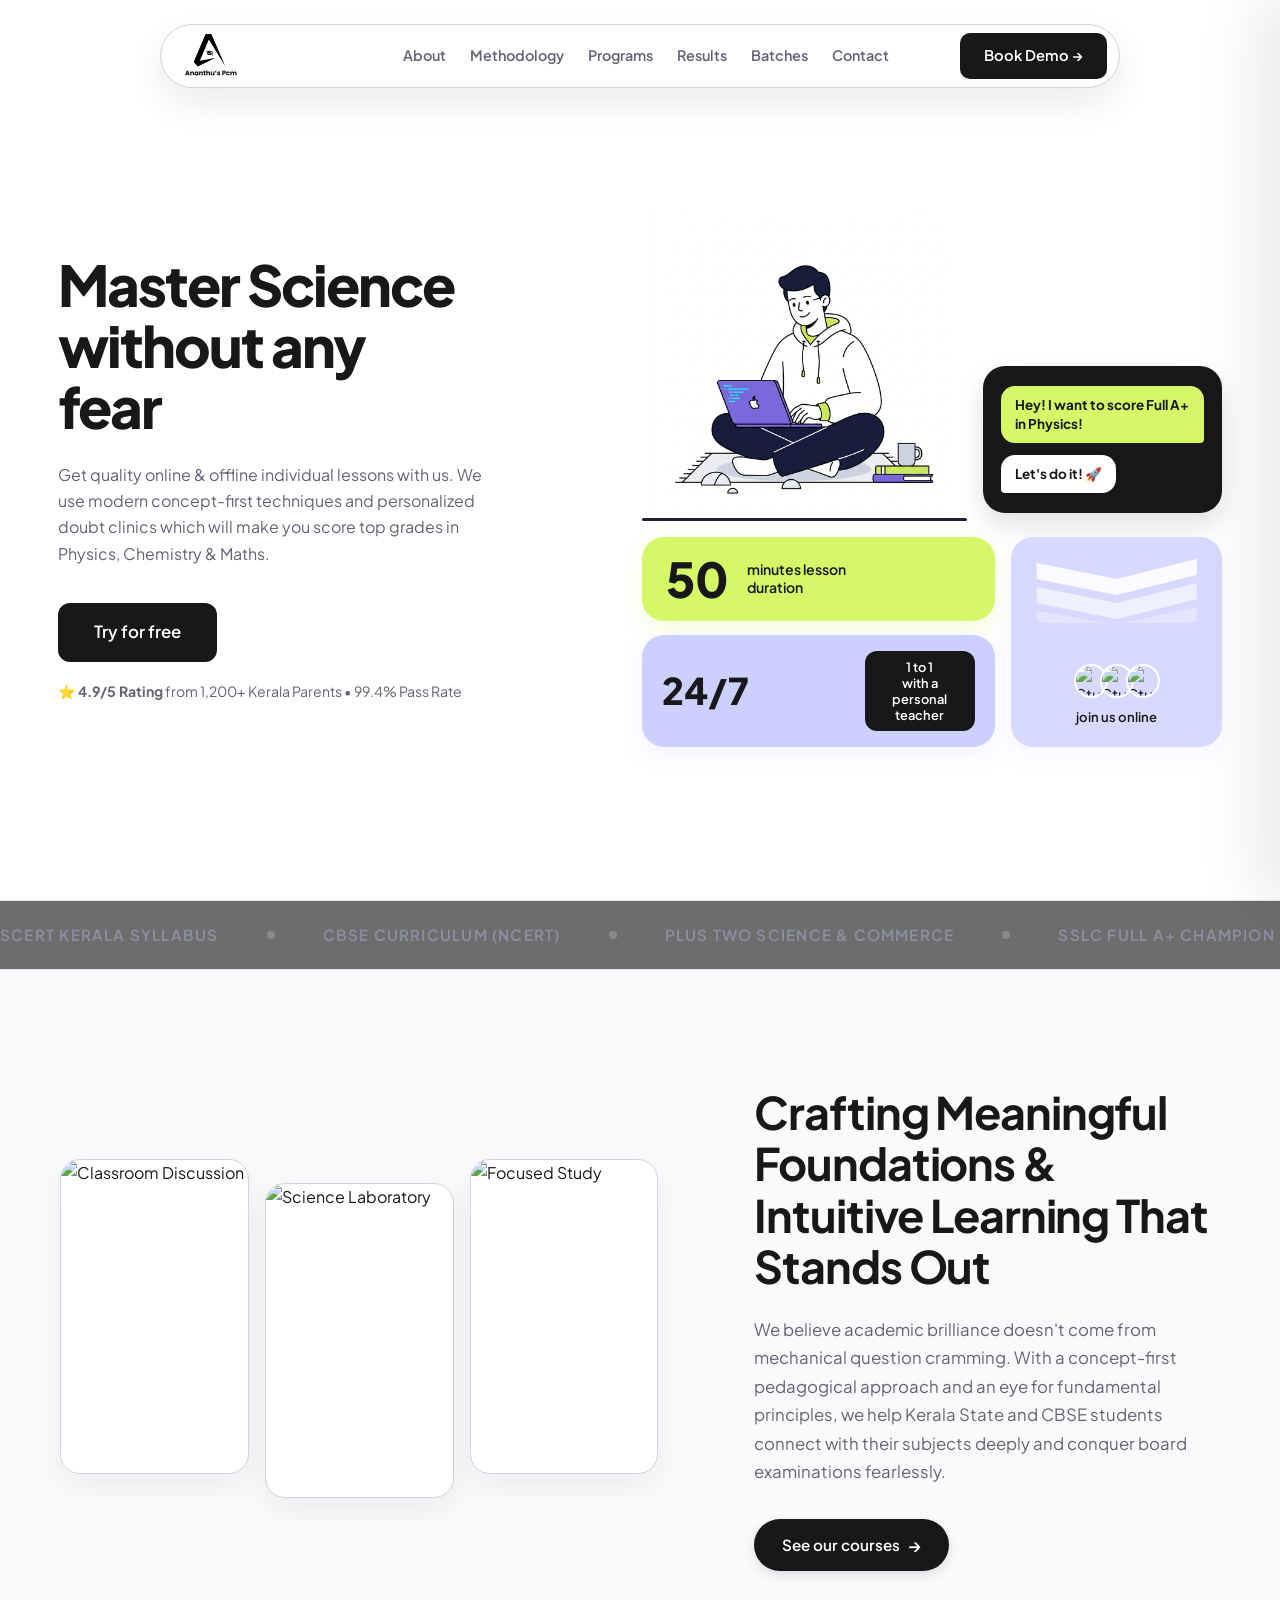
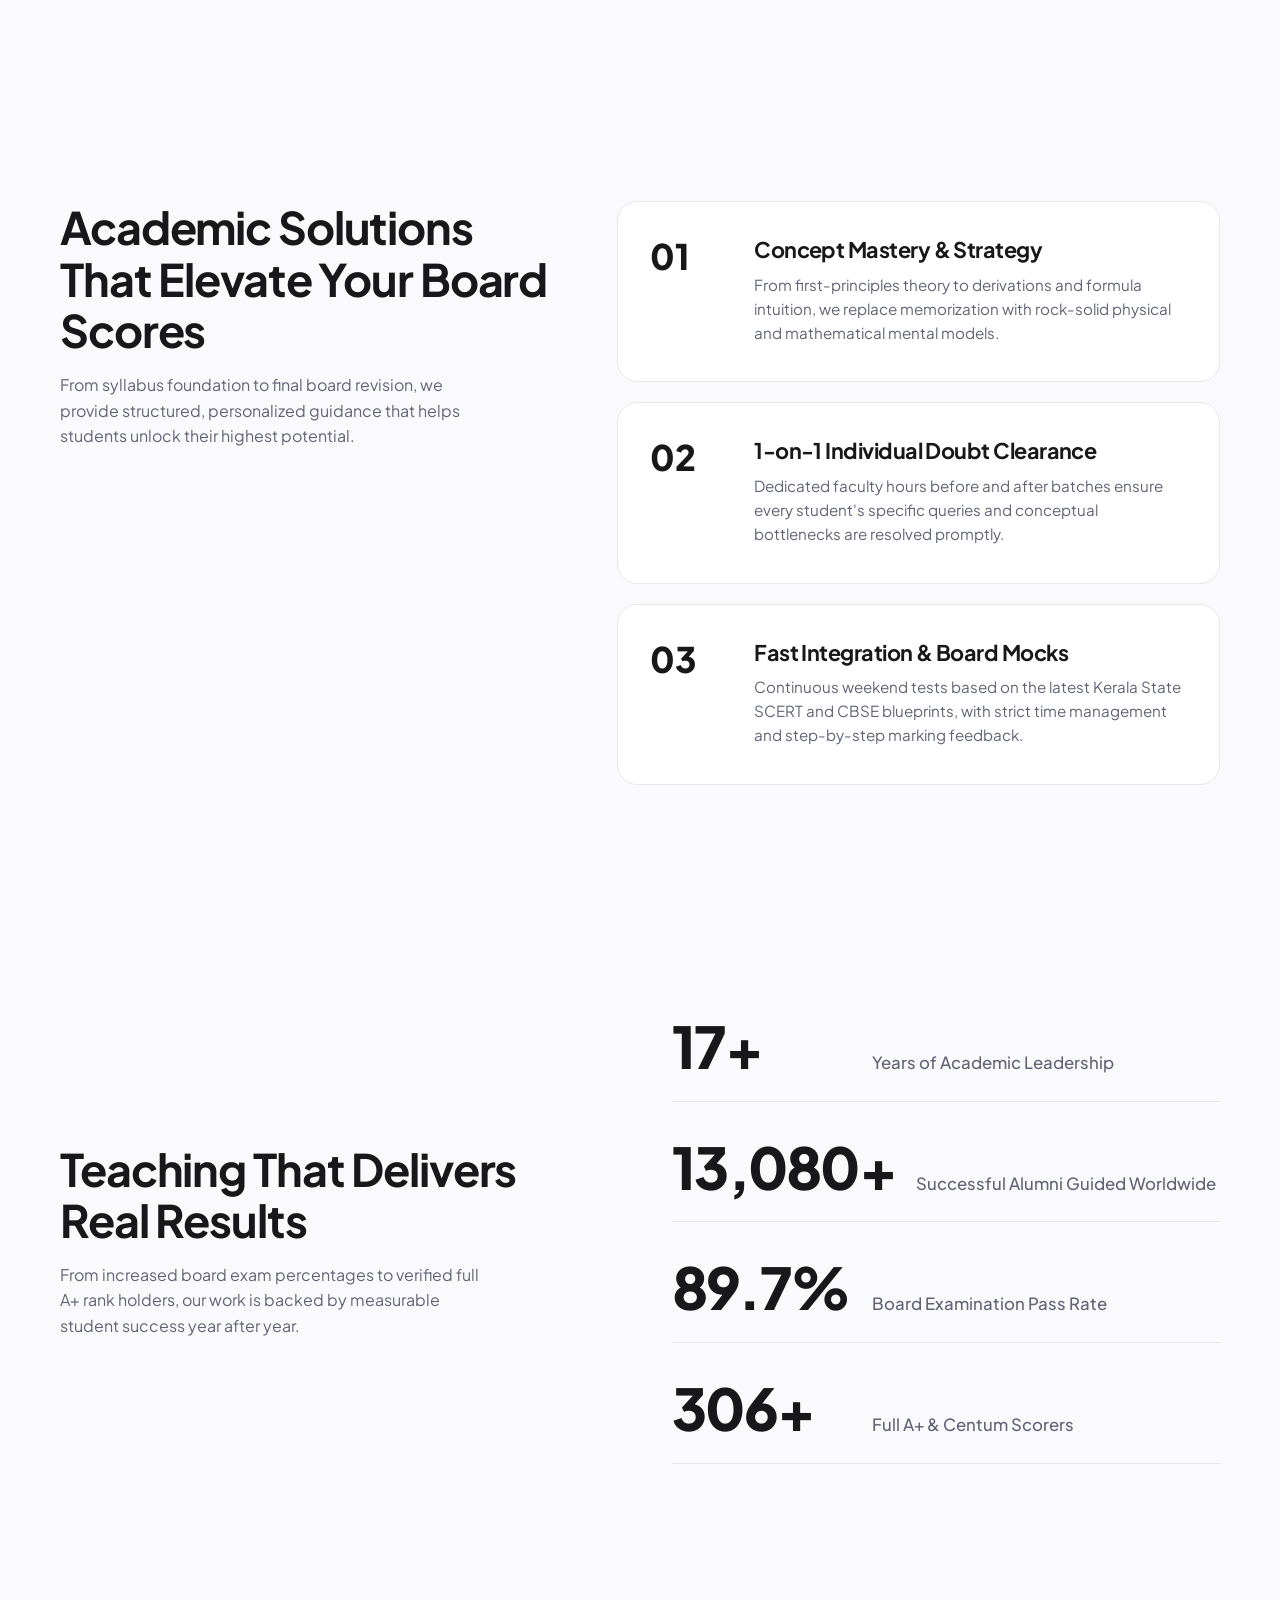
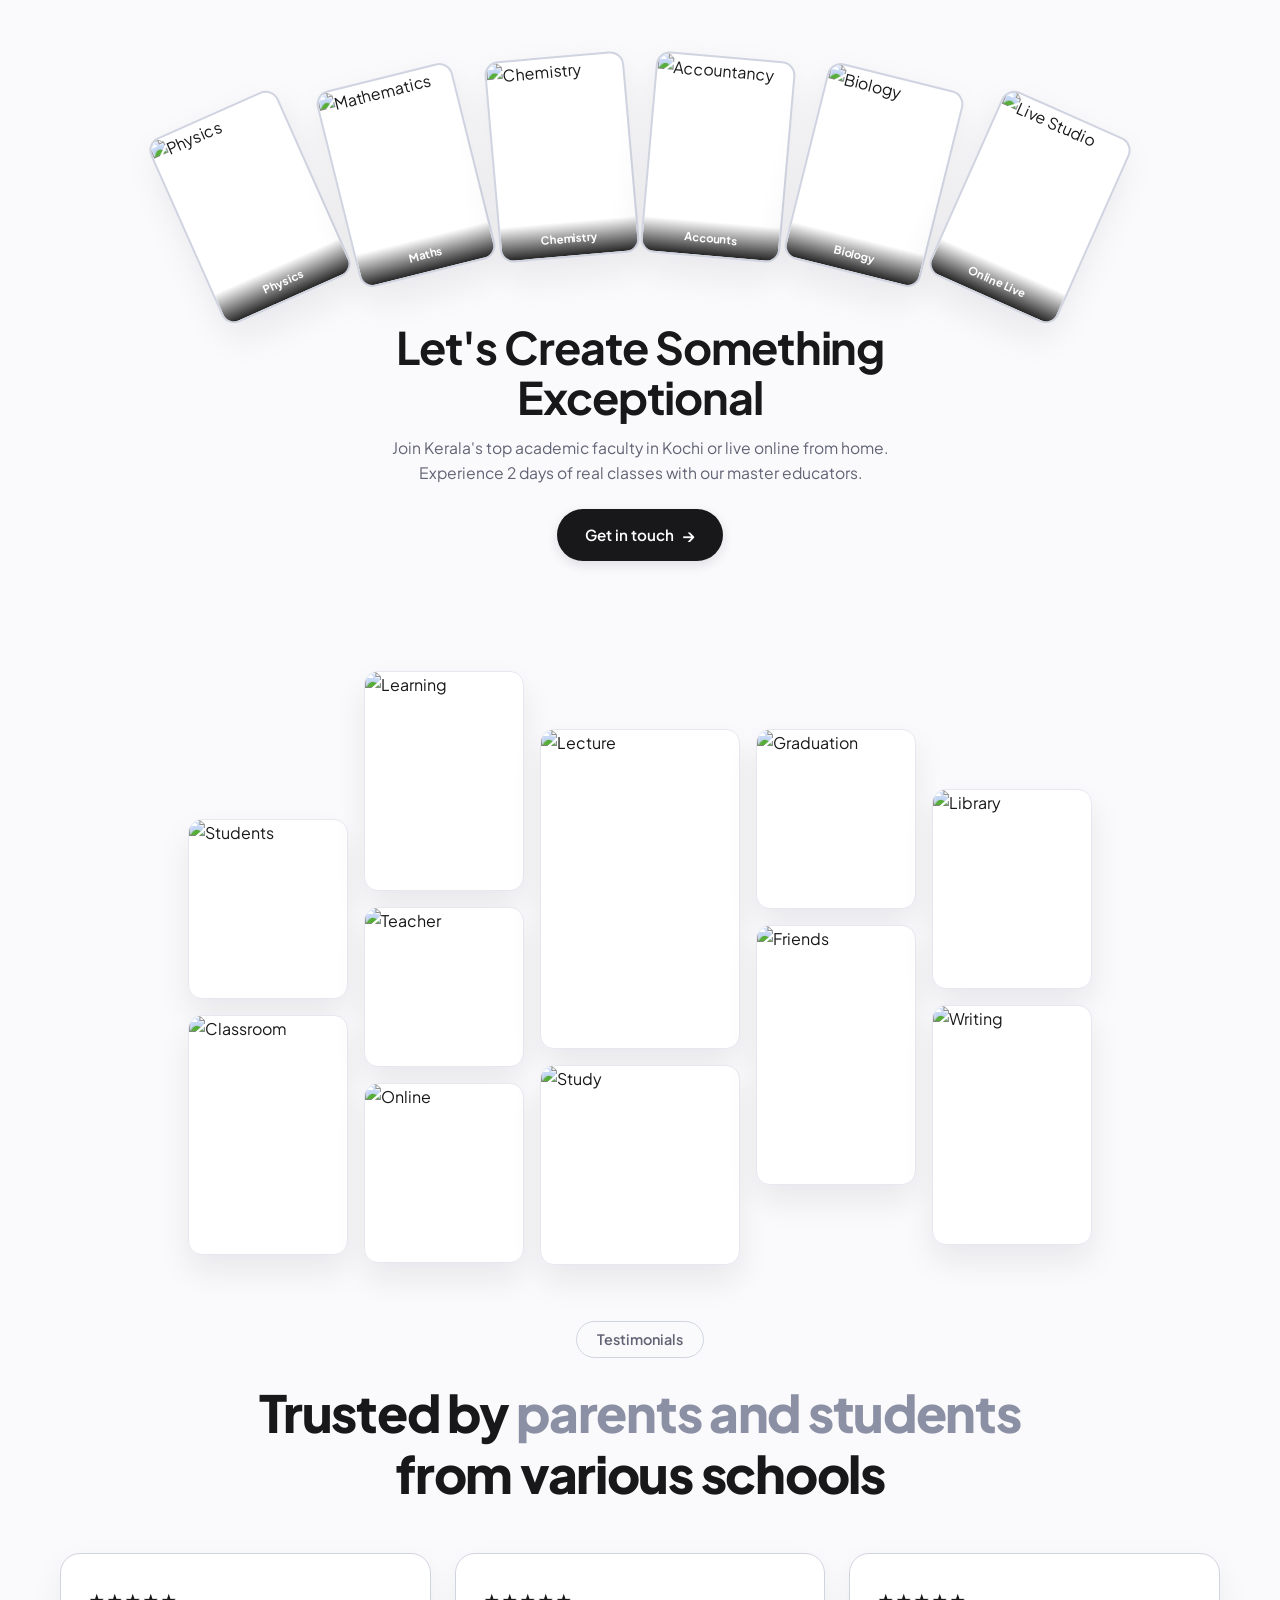
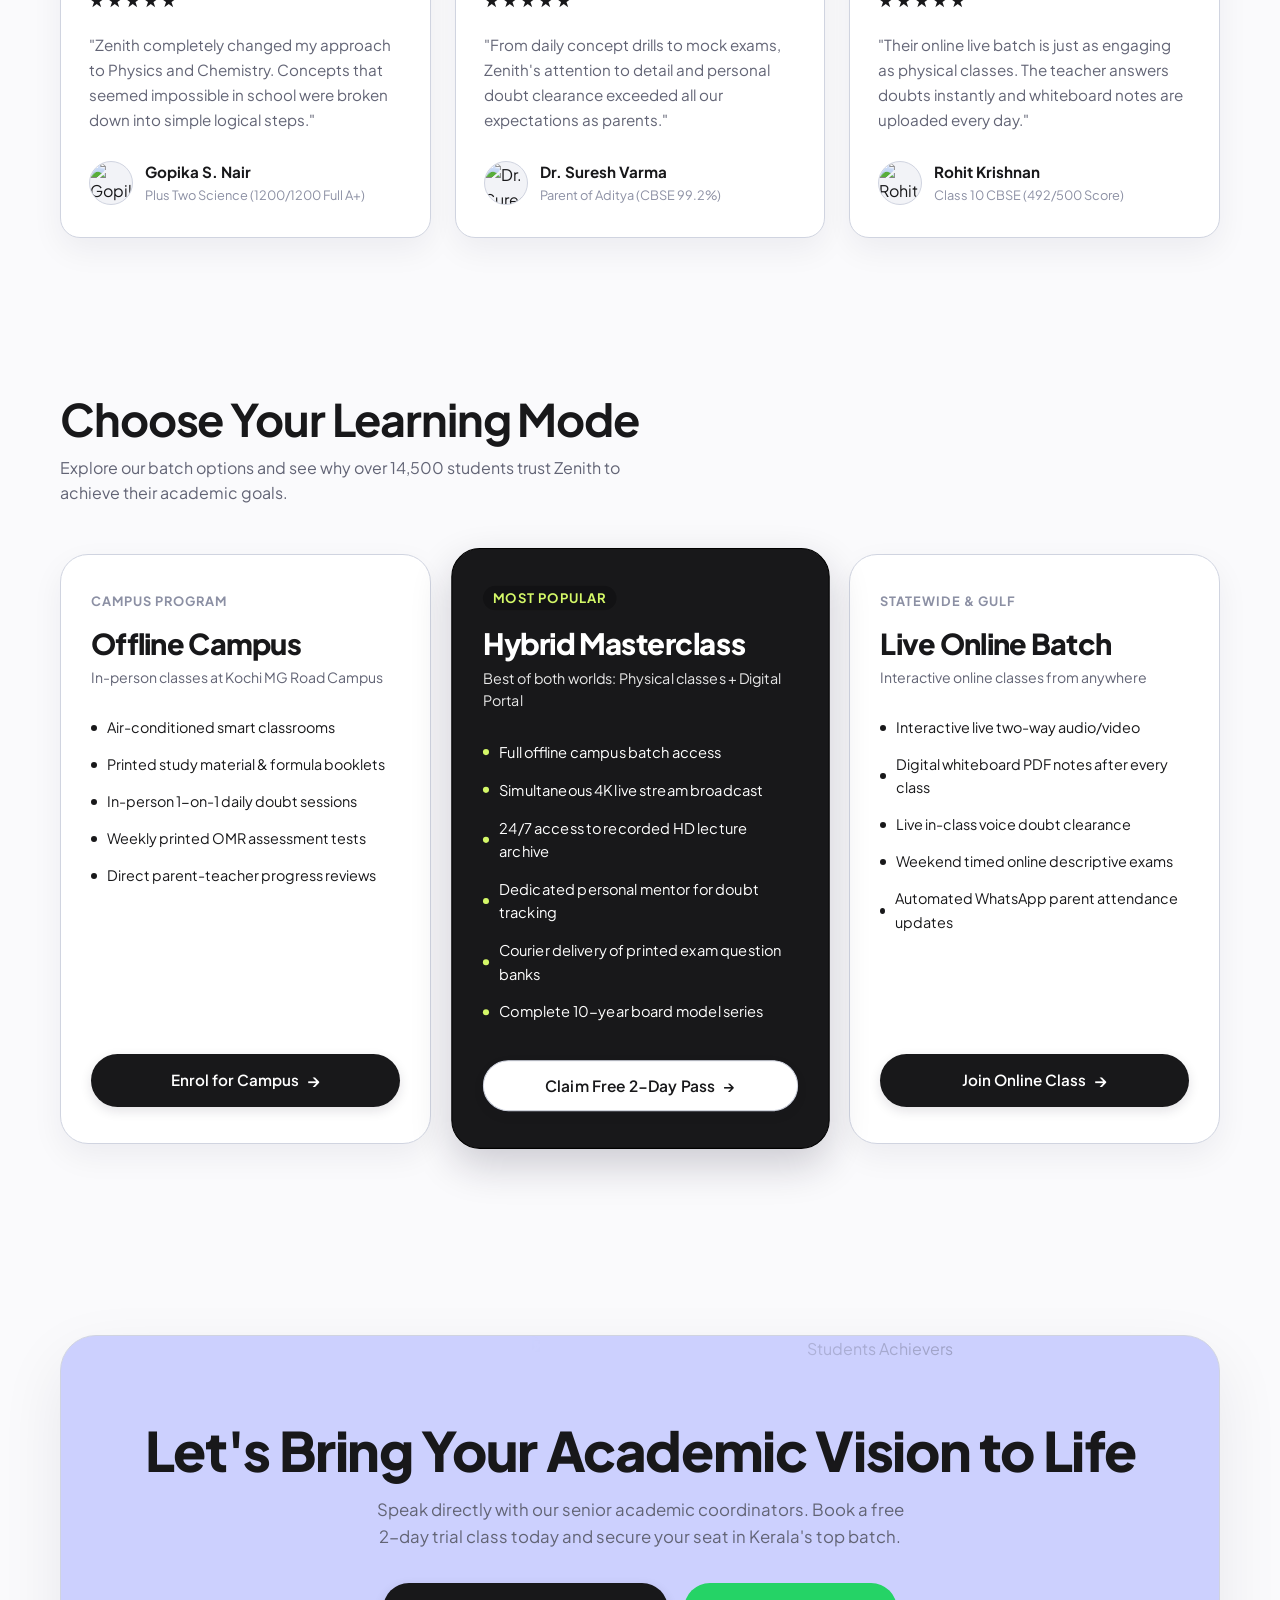
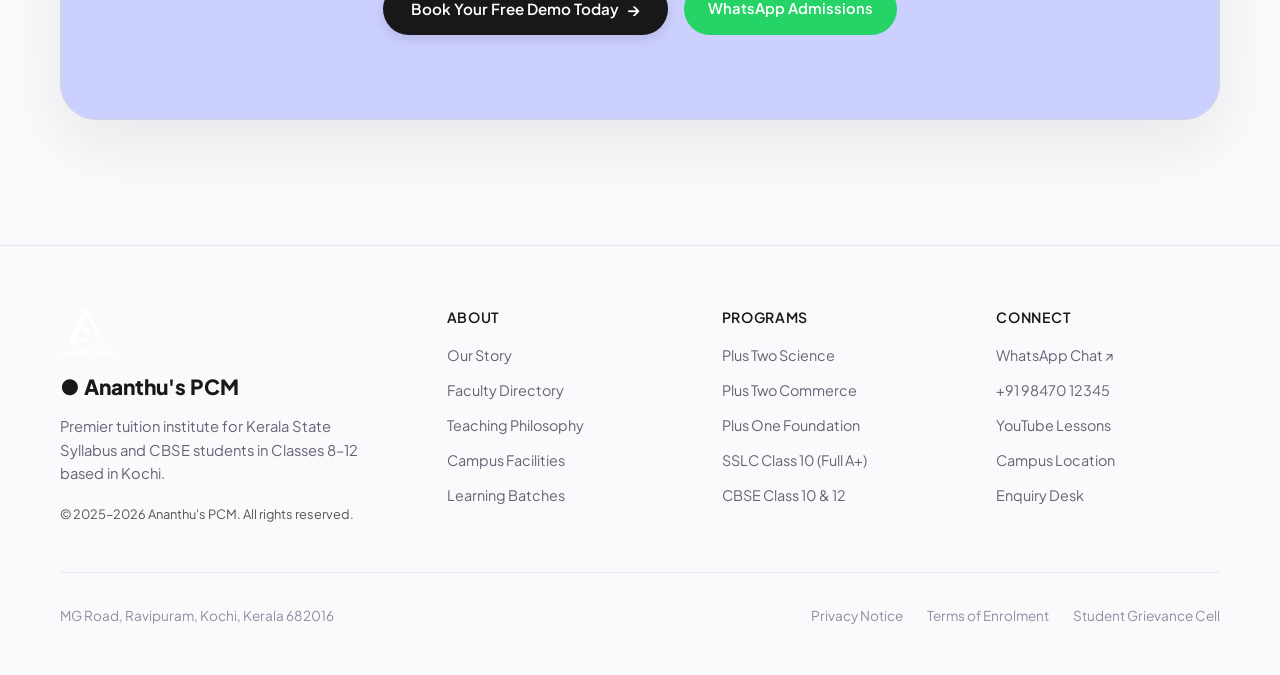
==== index.html @ 406c7fa9 "first commit" ====
<!DOCTYPE html>
<html lang="en">
<head>
  <meta charset="UTF-8" />
  <meta name="viewport" content="width=device-width, initial-scale=1.0" />
  <title>Ananthu's PCM — Kerala State & CBSE Tuition Centre | Kochi</title>
  <meta name="description" content="Ananthu's PCM: Premier tuition centre for Kerala State Syllabus and CBSE Classes 8-12. Concept-first teaching in Physics, Chemistry & Maths, individual attention, and verified board exam results in Kochi." />
  <meta name="keywords" content="Kerala State Tuition, CBSE Tuition Kochi, Plus Two Science, Plus One Commerce, SSLC Tuition, Online Tuition Kerala" />
  
  <!-- CSS Stylesheets -->
  <link rel="stylesheet" href="css/styles.css" />
  <link rel="stylesheet" href="css/components.css" />
  <link rel="stylesheet" href="css/responsive.css" />
</head>
<body>

  <!-- Floating Glass Pill Header (Exact Reference Match) -->
  <div class="floating-header-wrapper">
    <header class="floating-pill-nav" id="pillNav">
      <a href="index.html" class="nav-brand" aria-label="Ananthu's PCM Home">
        <img src="logo.svg" alt="Ananthu's PCM Logo" class="nav-brand-logo" />
      </a>

      <nav class="nav-links-cluster" aria-label="Main Navigation">
        <a href="#about" class="nav-link-item">About</a>
        <a href="#solutions" class="nav-link-item">Methodology</a>
        <a href="courses.html" class="nav-link-item">Programs</a>
        <a href="#results" class="nav-link-item">Results</a>
        <a href="#modes" class="nav-link-item">Batches</a>
        <a href="contact.html" class="nav-link-item">Contact</a>
      </nav>

      <div class="nav-right-actions">
        <button class="btn-clean-dark" data-open-demo-modal>
          Book Demo &rarr;
        </button>
        <button class="nav-mobile-toggle" aria-label="Open mobile menu">
          &#9776;
        </button>
      </div>
    </header>
  </div>

  <!-- Mobile Drawer Backdrop & Drawer -->
  <div class="drawer-backdrop"></div>
  <aside class="mobile-drawer" aria-label="Mobile Navigation Menu">
    <div class="drawer-header">
      <div class="nav-brand">
        <img src="logo.svg" alt="Ananthu's PCM Logo" style="height: 38px; width: auto;" />
      </div>
      <button class="drawer-close-btn" aria-label="Close menu">&times;</button>
    </div>

    <nav class="mobile-nav-list">
      <a href="index.html" class="mobile-nav-link">Home <span>&rarr;</span></a>
      <a href="#about" class="mobile-nav-link">About <span>&rarr;</span></a>
      <a href="courses.html" class="mobile-nav-link">Programs <span>&rarr;</span></a>
      <a href="online-classes.html" class="mobile-nav-link">Online Tuition <span>&rarr;</span></a>
      <a href="results.html" class="mobile-nav-link">Results & Hall of Fame <span>&rarr;</span></a>
      <a href="gallery.html" class="mobile-nav-link">Gallery <span>&rarr;</span></a>
      <a href="videos.html" class="mobile-nav-link">Videos <span>&rarr;</span></a>
      <a href="contact.html" class="mobile-nav-link">Contact <span>&rarr;</span></a>
    </nav>

    <div style="margin-top: auto; display: flex; flex-direction: column; gap: 12px;">
      <button class="btn-pill-orange" style="width: 100%; justify-content: center;" data-open-demo-modal>
        Book Free Demo &rarr;
      </button>
      <a href="https://wa.me/919847012345?text=Hello%20Ananthu's%20PCM,%20I%20am%20enquiring%20about%20admissions." target="_blank" class="btn-pill-whatsapp" style="justify-content: center;">
        WhatsApp Enquiries
      </a>
    </div>
  </aside>

  <!-- Main Content -->
  <main>

    <!-- SECTION 1: CLEAN MINIMALIST BENTO HERO (Exact Reference Match) -->
    <section class="clean-hero-backdrop-wrapper">
      <div class="clean-hero-tablet-card">
        


        <!-- 2-Column Hero Content Grid -->
        <div class="clean-hero-content-grid">
          
          <!-- Left Column: Clean Typography & CTA -->
          <div class="clean-hero-text-col">
            <h1 class="clean-hero-title">
              Master Science<br />
              without any<br />
              fear
            </h1>
            <p class="clean-hero-desc">
              Get quality online & offline individual lessons with us. We use modern concept-first techniques and personalized doubt clinics which will make you score top grades in Physics, Chemistry & Maths.
            </p>
            <div class="clean-hero-cta-group">
              <button class="btn-clean-dark btn-lg" data-open-demo-modal>
                Try for free
              </button>
            </div>
            <div class="clean-hero-trust">
              <span>⭐ <strong>4.9/5 Rating</strong> from 1,200+ Kerala Parents • 99.4% Pass Rate</span>
            </div>
          </div>

          <!-- Right Column: Bento Grid Composition -->
          <div class="clean-bento-stage">
            
            <!-- Top Bento Row: Student Illustration + Chat Card -->
            <div class="bento-top-row">
              <div class="bento-illustration-wrap">
                <img 
                  src="student-study.png" 
                  alt="Student learning with laptop" 
                  class="bento-student-img"
                />
              </div>

              <div class="bento-chat-card">
                <div class="chat-bubble bubble-lime">
                  Hey! I want to score Full A+ in Physics!
                </div>
                <div class="chat-bubble bubble-white">
                  Let's do it! 🚀
                </div>
              </div>
            </div>

            <!-- Bottom Bento Row: 2 Left Metric Cards + 1 Right Community Card -->
            <div class="bento-bottom-row">
              
              <!-- Left Column: 50 Mins + 24/7 Mentorship -->
              <div class="bento-stats-column">
                
                <div class="bento-card-lime">
                  <div class="card-lime-number">50</div>
                  <div class="card-lime-label">
                    minutes lesson<br />duration
                  </div>
                </div>

                <div class="bento-card-lavender-mentor">
                  <div class="card-mentor-number">24/7</div>
                  <div class="card-mentor-pill">
                    1 to 1<br />with a personal teacher
                  </div>
                </div>

              </div>

              <!-- Right Column: Geometric Ribbon & Online Community Stack -->
              <div class="bento-card-community">
                <div class="community-ribbon-graphic" aria-hidden="true">
                  <svg viewBox="0 0 160 70" fill="none" xmlns="http://www.w3.org/2000/svg">
                    <path d="M0 10 L80 26 L160 6 L160 22 L80 42 L0 26 Z" fill="#FFFFFF" fill-opacity="0.9" />
                    <path d="M0 34 L80 50 L160 30 L160 46 L80 66 L0 50 Z" fill="#FFFFFF" fill-opacity="0.6" />
                    <path d="M0 58 L80 72 L160 54 L160 68 L80 82 L0 68 Z" fill="#FFFFFF" fill-opacity="0.3" />
                  </svg>
                </div>

                <div class="community-info">
                  <div class="community-avatar-stack">
                    <img 
                      src="https://images.unsplash.com/photo-1544005313-94ddf0286df2?w=100&auto=format&fit=crop&q=80" 
                      alt="Student Gopika" 
                      class="comm-avatar-img" 
                    />
                    <img 
                      src="https://images.unsplash.com/photo-1507003211169-0a1dd7228f2d?w=100&auto=format&fit=crop&q=80" 
                      alt="Student Aditya" 
                      class="comm-avatar-img" 
                    />
                    <img 
                      src="https://images.unsplash.com/photo-1534528741775-53994a69daeb?w=100&auto=format&fit=crop&q=80" 
                      alt="Student Rohit" 
                      class="comm-avatar-img" 
                    />
                  </div>
                  <div class="community-subtext">
                    join us online
                  </div>
                </div>
              </div>

            </div>

          </div>

        </div>

      </div>
    </section>

    <!-- SECTION 2: SUBTLE ACCREDITATION / PARTNER MARQUEE (Matching Reference) -->
    <div class="reference-marquee-bar" aria-hidden="true">
      <div class="ref-marquee-inner">
        <div class="ref-marquee-item">SCERT KERALA SYLLABUS <span class="ref-marquee-icon"></span></div>
        <div class="ref-marquee-item">CBSE CURRICULUM (NCERT) <span class="ref-marquee-icon"></span></div>
        <div class="ref-marquee-item">PLUS TWO SCIENCE & COMMERCE <span class="ref-marquee-icon"></span></div>
        <div class="ref-marquee-item">SSLC FULL A+ CHAMPION BATCH <span class="ref-marquee-icon"></span></div>
        <div class="ref-marquee-item">99.4% BOARD EXAM PASS RATE <span class="ref-marquee-icon"></span></div>
        <div class="ref-marquee-item">OFFLINE & LIVE ONLINE TUITION <span class="ref-marquee-icon"></span></div>
        <div class="ref-marquee-item">SCERT KERALA SYLLABUS <span class="ref-marquee-icon"></span></div>
        <div class="ref-marquee-item">CBSE CURRICULUM (NCERT) <span class="ref-marquee-icon"></span></div>
        <div class="ref-marquee-item">PLUS TWO SCIENCE & COMMERCE <span class="ref-marquee-icon"></span></div>
        <div class="ref-marquee-item">SSLC FULL A+ CHAMPION BATCH <span class="ref-marquee-icon"></span></div>
      </div>
    </div>

    <!-- SECTION 3: ASYMMETRICAL 3-CARD EDITORIAL ("Crafting Meaningful...") -->
    <section class="section" id="about">
      <div class="container">
        <div class="editorial-grid">
          
          <!-- 3 Vertical Cards with High-Aesthetic Photography -->
          <div class="editorial-photos-row">
            <div class="editorial-card">
              <img src="https://images.unsplash.com/photo-1523240795612-9a054b0db644?w=600&auto=format&fit=crop&q=80" alt="Classroom Discussion" loading="lazy" />
            </div>
            <div class="editorial-card" style="margin-top: 24px;">
              <img src="https://images.unsplash.com/photo-1532094349884-543bc11b234d?w=600&auto=format&fit=crop&q=80" alt="Science Laboratory" loading="lazy" />
            </div>
            <div class="editorial-card">
              <img src="https://images.unsplash.com/photo-1434030216411-0b793f4b4173?w=600&auto=format&fit=crop&q=80" alt="Focused Study" loading="lazy" />
            </div>
          </div>

          <!-- Editorial Statement -->
          <div class="editorial-content-block">
            <h2 class="editorial-headline">
              Crafting Meaningful Foundations & Intuitive Learning That Stands Out
            </h2>
            <p class="editorial-body">
              We believe academic brilliance doesn't come from mechanical question cramming. With a concept-first pedagogical approach and an eye for fundamental principles, we help Kerala State and CBSE students connect with their subjects deeply and conquer board examinations fearlessly.
            </p>
            <a href="courses.html" class="btn-pill-orange">
              <span>See our courses</span>
              <span class="arrow-icon">&rarr;</span>
            </a>
          </div>

        </div>
      </div>
    </section>

    <!-- SECTION 4: NUMBERED METHODOLOGY CARDS ("01", "02", "03") -->
    <section class="section" id="solutions">
      <div class="container">
        <div class="numbered-solutions-section">
          
          <div class="numbered-solutions-header">
            <h2 class="text-h2" style="margin-bottom: 16px;">
              Academic Solutions That Elevate Your Board Scores
            </h2>
            <p class="text-body" style="max-width: 440px;">
              From syllabus foundation to final board revision, we provide structured, personalized guidance that helps students unlock their highest potential.
            </p>
          </div>

          <div class="numbered-cards-stack">
            <div class="numbered-card">
              <div class="numbered-digit">01</div>
              <div>
                <h3 class="numbered-card-title">Concept Mastery & Strategy</h3>
                <p class="numbered-card-desc">
                  From first-principles theory to derivations and formula intuition, we replace memorization with rock-solid physical and mathematical mental models.
                </p>
              </div>
            </div>

            <div class="numbered-card">
              <div class="numbered-digit">02</div>
              <div>
                <h3 class="numbered-card-title">1-on-1 Individual Doubt Clearance</h3>
                <p class="numbered-card-desc">
                  Dedicated faculty hours before and after batches ensure every student's specific queries and conceptual bottlenecks are resolved promptly.
                </p>
              </div>
            </div>

            <div class="numbered-card">
              <div class="numbered-digit">03</div>
              <div>
                <h3 class="numbered-card-title">Fast Integration & Board Mocks</h3>
                <p class="numbered-card-desc">
                  Continuous weekend tests based on the latest Kerala State SCERT and CBSE blueprints, with strict time management and step-by-step marking feedback.
                </p>
              </div>
            </div>
          </div>

        </div>
      </div>
    </section>

    <!-- SECTION 5: TRUST METRICS STRIP ("Design That Delivers Real Results") -->
    <section class="section-tight" id="results">
      <div class="container">
        <div class="results-metrics-section">
          
          <div>
            <h2 class="text-h2" style="margin-bottom: 16px;">
              Teaching That Delivers Real Results
            </h2>
            <p class="text-body" style="max-width: 440px;">
              From increased board exam percentages to verified full A+ rank holders, our work is backed by measurable student success year after year.
            </p>
          </div>

          <div class="results-stats-cluster">
            <div class="result-stat-row">
              <div class="result-stat-number" data-counter-target="18" data-counter-suffix="+">18+</div>
              <div class="result-stat-label">Years of Academic Leadership</div>
            </div>
            <div class="result-stat-row">
              <div class="result-stat-number" data-counter-target="14500" data-counter-suffix="+">14,500+</div>
              <div class="result-stat-label">Successful Alumni Guided Worldwide</div>
            </div>
            <div class="result-stat-row">
              <div class="result-stat-number" data-counter-target="99.4" data-counter-suffix="%">99.4%</div>
              <div class="result-stat-label">Board Examination Pass Rate</div>
            </div>
            <div class="result-stat-row">
              <div class="result-stat-number" data-counter-target="340" data-counter-suffix="+">340+</div>
              <div class="result-stat-label">Full A+ & Centum Scorers</div>
            </div>
          </div>

        </div>
      </div>
    </section>

    <!-- SECTION 6: THE SIGNATURE SEMICIRCULAR / ARCHED CARD FAN SHOWCASE -->
    <section class="arched-fan-section">
      <div class="container">
        <div class="arched-fan-stage">
          
          <!-- Fan of 6 Subject Cards Curved in an Arc -->
          <div class="fan-cards-arc">
            <div class="fan-card">
              <img src="https://images.unsplash.com/photo-1636466497217-26a8cbeaf0aa?w=400&auto=format&fit=crop&q=80" alt="Physics" />
              <div class="fan-card-label">Physics</div>
            </div>
            <div class="fan-card">
              <img src="https://images.unsplash.com/photo-1509228468518-180dd4864904?w=400&auto=format&fit=crop&q=80" alt="Mathematics" />
              <div class="fan-card-label">Maths</div>
            </div>
            <div class="fan-card">
              <img src="https://images.unsplash.com/photo-1603126857599-f6e157fa2fe6?w=400&auto=format&fit=crop&q=80" alt="Chemistry" />
              <div class="fan-card-label">Chemistry</div>
            </div>
            <div class="fan-card">
              <img src="https://images.unsplash.com/photo-1460925895917-afdab827c52f?w=400&auto=format&fit=crop&q=80" alt="Accountancy" />
              <div class="fan-card-label">Accounts</div>
            </div>
            <div class="fan-card">
              <img src="https://images.unsplash.com/photo-1532187863486-abf9dbad1b69?w=400&auto=format&fit=crop&q=80" alt="Biology" />
              <div class="fan-card-label">Biology</div>
            </div>
            <div class="fan-card">
              <img src="https://images.unsplash.com/photo-1588196749597-9ff075ee6b5b?w=400&auto=format&fit=crop&q=80" alt="Live Studio" />
              <div class="fan-card-label">Online Live</div>
            </div>
          </div>

          <!-- Center Content inside the Arc (Matching Reference) -->
          <div class="fan-center-content">
            <h2 class="fan-center-title">Let's Create Something Exceptional</h2>
            <p class="fan-center-desc">
              Join Kerala's top academic faculty in Kochi or live online from home. Experience 2 days of real classes with our master educators.
            </p>
            <button class="btn-pill-orange" data-open-demo-modal>
              <span>Get in touch</span>
              <span class="arrow-icon">&rarr;</span>
            </button>
          </div>

        </div>
      </div>
    </section>

    <!-- SECTION 7: TESTIMONIALS WITH FLOATING GALLERY -->
    <section class="floating-gallery-section">
      <div class="container" style="display: flex; flex-direction: column; align-items: center;">
        
        <!-- Floating Masonry Grid -->
        <div class="floating-gallery-grid">
          <div class="gallery-col">
            <div class="gallery-img-card"><img src="https://images.unsplash.com/photo-1522202176988-66273c2fd55f?w=400&q=80" alt="Students" /></div>
            <div class="gallery-img-card"><img src="https://images.unsplash.com/photo-1543269865-cbf427effbad?w=400&q=80" alt="Classroom" /></div>
          </div>
          <div class="gallery-col">
            <div class="gallery-img-card"><img src="https://images.unsplash.com/photo-1511632765486-a01980e01a18?w=400&q=80" alt="Learning" /></div>
            <div class="gallery-img-card"><img src="https://images.unsplash.com/photo-1531482615713-2afd69097998?w=400&q=80" alt="Teacher" /></div>
            <div class="gallery-img-card"><img src="https://images.unsplash.com/photo-1588196749597-9ff075ee6b5b?w=400&q=80" alt="Online" /></div>
          </div>
          <div class="gallery-col col-wide">
            <div class="gallery-img-card"><img src="https://images.unsplash.com/photo-1524178232363-1fb2b075b655?w=500&q=80" alt="Lecture" /></div>
            <div class="gallery-img-card"><img src="https://images.unsplash.com/photo-1515162816999-a0c47dc192f7?w=500&q=80" alt="Study" /></div>
          </div>
          <div class="gallery-col">
            <div class="gallery-img-card"><img src="https://images.unsplash.com/photo-1427504494785-3a9ca7044f45?w=400&q=80" alt="Graduation" /></div>
            <div class="gallery-img-card"><img src="https://images.unsplash.com/photo-1523240795612-9a054b0db644?w=400&q=80" alt="Friends" /></div>
          </div>
          <div class="gallery-col">
            <div class="gallery-img-card"><img src="https://images.unsplash.com/photo-1577896851231-70ef18881754?w=400&q=80" alt="Library" /></div>
            <div class="gallery-img-card"><img src="https://images.unsplash.com/photo-1434030216411-0b793f4b4173?w=400&q=80" alt="Writing" /></div>
          </div>
        </div>

        <!-- Section Header -->
        <div class="testimonials-hero-pill">Testimonials</div>
        <h2 class="testimonials-hero-title">
          Trusted by <span class="highlight-text">parents and students</span> from various schools
        </h2>

        <div class="testimonials-cards-grid">
          <article class="ref-testimonial-card">
            <div class="stars-rating">&#9733;&#9733;&#9733;&#9733;&#9733;</div>
            <p class="ref-testimonial-text">
              "Zenith completely changed my approach to Physics and Chemistry. Concepts that seemed impossible in school were broken down into simple logical steps."
            </p>
            <div class="ref-testimonial-author">
              <div class="ref-author-avatar">
                <img src="https://images.unsplash.com/photo-1544005313-94ddf0286df2?w=100&auto=format&fit=crop&q=80" alt="Gopika S." />
              </div>
              <div>
                <div class="ref-author-name">Gopika S. Nair</div>
                <div class="ref-author-role">Plus Two Science (1200/1200 Full A+)</div>
              </div>
            </div>
          </article>

          <article class="ref-testimonial-card">
            <div class="stars-rating">&#9733;&#9733;&#9733;&#9733;&#9733;</div>
            <p class="ref-testimonial-text">
              "From daily concept drills to mock exams, Zenith's attention to detail and personal doubt clearance exceeded all our expectations as parents."
            </p>
            <div class="ref-testimonial-author">
              <div class="ref-author-avatar">
                <img src="https://images.unsplash.com/photo-1507003211169-0a1dd7228f2d?w=100&auto=format&fit=crop&q=80" alt="Dr. Suresh" />
              </div>
              <div>
                <div class="ref-author-name">Dr. Suresh Varma</div>
                <div class="ref-author-role">Parent of Aditya (CBSE 99.2%)</div>
              </div>
            </div>
          </article>

          <article class="ref-testimonial-card">
            <div class="stars-rating">&#9733;&#9733;&#9733;&#9733;&#9733;</div>
            <p class="ref-testimonial-text">
              "Their online live batch is just as engaging as physical classes. The teacher answers doubts instantly and whiteboard notes are uploaded every day."
            </p>
            <div class="ref-testimonial-author">
              <div class="ref-author-avatar">
                <img src="https://images.unsplash.com/photo-1506794778202-cad84cf45f1d?w=100&auto=format&fit=crop&q=80" alt="Rohit K." />
              </div>
              <div>
                <div class="ref-author-name">Rohit Krishnan</div>
                <div class="ref-author-role">Class 10 CBSE (492/500 Score)</div>
              </div>
            </div>
          </article>
        </div>

      </div>
    </section>

    <!-- SECTION 8: CHOOSE YOUR PLAN / 3-TIER BATCHES (Center Card in Solid Orange!) -->
    <section class="section" id="modes">
      <div class="container">
        
        <div style="margin-bottom: 48px;">
          <h2 class="text-h2" style="margin-bottom: 10px;">Choose Your Learning Mode</h2>
          <p class="text-body" style="max-width: 580px;">
            Explore our batch options and see why over 14,500 students trust Zenith to achieve their academic goals.
          </p>
        </div>

        <div class="pricing-tiers-grid">
          
          <!-- Card 1: Offline Campus Batch (Dark Card) -->
          <div class="plan-card">
            <span class="plan-type-label">CAMPUS PROGRAM</span>
            <h3 class="plan-title-head">Offline Campus</h3>
            <p class="plan-subdesc">In-person classes at Kochi MG Road Campus</p>
            
            <div class="plan-features-list">
              <div class="plan-feature-item">
                <span class="plan-feature-bullet"></span>
                <span>Air-conditioned smart classrooms</span>
              </div>
              <div class="plan-feature-item">
                <span class="plan-feature-bullet"></span>
                <span>Printed study material & formula booklets</span>
              </div>
              <div class="plan-feature-item">
                <span class="plan-feature-bullet"></span>
                <span>In-person 1-on-1 daily doubt sessions</span>
              </div>
              <div class="plan-feature-item">
                <span class="plan-feature-bullet"></span>
                <span>Weekly printed OMR assessment tests</span>
              </div>
              <div class="plan-feature-item">
                <span class="plan-feature-bullet"></span>
                <span>Direct parent-teacher progress reviews</span>
              </div>
            </div>

            <button class="btn-pill-orange" style="width: 100%;" data-open-demo-modal>
              <span>Enrol for Campus</span>
              <span class="arrow-icon">&rarr;</span>
            </button>
          </div>

          <!-- Card 2: HYBRID MASTERCLASS (THE SIGNATURE VIBRANT SOLID ORANGE CARD FROM REFERENCE!) -->
          <div class="plan-card plan-card-featured-orange">
            <span class="plan-type-label" style="background: rgba(0,0,0,0.25); display: inline-block; padding: 2px 10px; border-radius: var(--radius-pill); width: fit-content;">MOST POPULAR</span>
            <h3 class="plan-title-head">Hybrid Masterclass</h3>
            <p class="plan-subdesc">Best of both worlds: Physical classes + Digital Portal</p>
            
            <div class="plan-features-list">
              <div class="plan-feature-item">
                <span class="plan-feature-bullet"></span>
                <span>Full offline campus batch access</span>
              </div>
              <div class="plan-feature-item">
                <span class="plan-feature-bullet"></span>
                <span>Simultaneous 4K live stream broadcast</span>
              </div>
              <div class="plan-feature-item">
                <span class="plan-feature-bullet"></span>
                <span>24/7 access to recorded HD lecture archive</span>
              </div>
              <div class="plan-feature-item">
                <span class="plan-feature-bullet"></span>
                <span>Dedicated personal mentor for doubt tracking</span>
              </div>
              <div class="plan-feature-item">
                <span class="plan-feature-bullet"></span>
                <span>Courier delivery of printed exam question banks</span>
              </div>
              <div class="plan-feature-item">
                <span class="plan-feature-bullet"></span>
                <span>Complete 10-year board model series</span>
              </div>
            </div>

            <button class="btn-pill-dark" style="width: 100%;" data-open-demo-modal>
              <span>Claim Free 2-Day Pass</span>
              <span class="arrow-icon">&rarr;</span>
            </button>
          </div>

          <!-- Card 3: Live Online Tuition (Dark Card) -->
          <div class="plan-card">
            <span class="plan-type-label">STATEWIDE & GULF</span>
            <h3 class="plan-title-head">Live Online Batch</h3>
            <p class="plan-subdesc">Interactive online classes from anywhere</p>
            
            <div class="plan-features-list">
              <div class="plan-feature-item">
                <span class="plan-feature-bullet"></span>
                <span>Interactive live two-way audio/video</span>
              </div>
              <div class="plan-feature-item">
                <span class="plan-feature-bullet"></span>
                <span>Digital whiteboard PDF notes after every class</span>
              </div>
              <div class="plan-feature-item">
                <span class="plan-feature-bullet"></span>
                <span>Live in-class voice doubt clearance</span>
              </div>
              <div class="plan-feature-item">
                <span class="plan-feature-bullet"></span>
                <span>Weekend timed online descriptive exams</span>
              </div>
              <div class="plan-feature-item">
                <span class="plan-feature-bullet"></span>
                <span>Automated WhatsApp parent attendance updates</span>
              </div>
            </div>

            <button class="btn-pill-orange" style="width: 100%;" data-open-demo-modal>
              <span>Join Online Class</span>
              <span class="arrow-icon">&rarr;</span>
            </button>
          </div>

        </div>

      </div>
    </section>

    <!-- SECTION 9: ATMOSPHERIC BOTTOM CTA BANNER ("Let's Bring Your Vision to Life") -->
    <section class="section-tight">
      <div class="container">
        
        <div class="bottom-cta-banner-card">
          <img 
            src="https://images.unsplash.com/photo-1522202176988-66273c2fd55f?w=1000&auto=format&fit=crop&q=80" 
            alt="Students Achievers" 
            class="cta-banner-bg-img"
          />
          <h2 class="bottom-cta-title">Let's Bring Your Academic Vision to Life</h2>
          <p class="bottom-cta-desc">
            Speak directly with our senior academic coordinators. Book a free 2-day trial class today and secure your seat in Kerala's top batch.
          </p>
          <div style="display: flex; justify-content: center; gap: 16px; flex-wrap: wrap;">
            <button class="btn-pill-orange" data-open-demo-modal>
              <span>Book Your Free Demo Today</span>
              <span class="arrow-icon">&rarr;</span>
            </button>
            <a href="https://wa.me/919847012345?text=Hello%20Zenith%20Academy,%20I%20am%20enquiring%20about%20admissions." target="_blank" class="btn-pill-whatsapp">
              WhatsApp Admissions
            </a>
          </div>
        </div>

      </div>
    </section>

  </main>

  <!-- SECTION 10: MINIMAL MULTI-COLUMN FOOTER (Matching Reference) -->
  <footer class="minimal-footer">
    <div class="container">
      
      <div class="footer-reference-grid">
        <div>
          <div class="footer-brand-title">
            <img src="logo.svg" alt="Ananthu's PCM" style="height: 48px; width: auto; margin-bottom: 12px; display: block;" />
            <span style="color: var(--color-brand-primary);">●</span> Ananthu's PCM
          </div>
          <p class="footer-bio-desc">
            Premier tuition institute for Kerala State Syllabus and CBSE students in Classes 8–12 based in Kochi.
          </p>
          <p style="font-size: 0.8rem; color: #555; margin-top: 18px;">
            &copy; 2025–2026 Ananthu's PCM. All rights reserved.
          </p>
        </div>

        <div>
          <h4 class="footer-column-heading">About</h4>
          <div class="footer-nav-links">
            <a href="#about">Our Story</a>
            <a href="about.html">Faculty Directory</a>
            <a href="#solutions">Teaching Philosophy</a>
            <a href="gallery.html">Campus Facilities</a>
            <a href="#modes">Learning Batches</a>
          </div>
        </div>

        <div>
          <h4 class="footer-column-heading">Programs</h4>
          <div class="footer-nav-links">
            <a href="courses.html">Plus Two Science</a>
            <a href="courses.html">Plus Two Commerce</a>
            <a href="courses.html">Plus One Foundation</a>
            <a href="courses.html">SSLC Class 10 (Full A+)</a>
            <a href="courses.html">CBSE Class 10 & 12</a>
          </div>
        </div>

        <div>
          <h4 class="footer-column-heading">Connect</h4>
          <div class="footer-nav-links">
            <a href="https://wa.me/919847012345" target="_blank">WhatsApp Chat ↗</a>
            <a href="tel:+919847012345">+91 98470 12345</a>
            <a href="videos.html">YouTube Lessons</a>
            <a href="contact.html">Campus Location</a>
            <a href="contact.html">Enquiry Desk</a>
          </div>
        </div>
      </div>

      <div class="footer-legal-bar">
        <div>MG Road, Ravipuram, Kochi, Kerala 682016</div>
        <div style="display: flex; gap: 24px;">
          <a href="#">Privacy Notice</a>
          <a href="#">Terms of Enrolment</a>
          <a href="contact.html">Student Grievance Cell</a>
        </div>
      </div>

    </div>
  </footer>

  <!-- Global Modal: Book a Free Demo (Dark Reference Aesthetic) -->
  <div class="site-modal" id="demoModal" role="dialog" aria-modal="true" aria-labelledby="demoModalTitle">
    <div class="modal-dialog">
      <button class="modal-close-btn" data-close-modal aria-label="Close modal">&times;</button>
      
      <div style="margin-bottom: 24px;">
        <span class="status-pill" style="margin-bottom: 12px; font-size: 0.78rem;">
          <span class="status-dot"></span> Free 2-Day Trial Pass
        </span>
        <h3 id="demoModalTitle" style="font-size: 1.6rem; color: #FFFFFF; margin-bottom: 6px;">
          Claim Your Free Demo Class
        </h3>
        <p style="color: var(--color-text-secondary); font-size: 0.92rem;">
          Experience real classes with senior faculty before making any commitment.
        </p>
      </div>

      <form data-enquiry-form>
        <div class="form-group">
          <label class="form-label">Student Full Name *</label>
          <input type="text" name="studentName" class="form-control" placeholder="Rahul Nair" required />
        </div>

        <div class="form-group">
          <label class="form-label">WhatsApp / Phone Number *</label>
          <input type="tel" name="phoneNumber" class="form-control" placeholder="9847012345" required />
        </div>

        <div style="display: grid; grid-template-columns: 1fr 1fr; gap: 16px;">
          <div class="form-group">
            <label class="form-label">Board *</label>
            <select name="board" class="form-control" required>
              <option value="">Select Board</option>
              <option value="Kerala State Syllabus">Kerala State</option>
              <option value="CBSE Board">CBSE Board</option>
            </select>
          </div>

          <div class="form-group">
            <label class="form-label">Class Level *</label>
            <select name="classLevel" class="form-control" required>
              <option value="">Select Class</option>
              <option value="Class 8-9">Classes 8 & 9</option>
              <option value="Class 10 (SSLC/CBSE)">Class 10</option>
              <option value="Plus One (Class 11)">Plus One (11)</option>
              <option value="Plus Two (Class 12)">Plus Two (12)</option>
            </select>
          </div>
        </div>

        <div class="form-group">
          <label class="form-label">Preferred Mode</label>
          <select name="mode" class="form-control">
            <option value="Offline Campus (Kochi)">Offline Campus (Kochi)</option>
            <option value="Hybrid Masterclass">Hybrid Masterclass</option>
            <option value="Live Online Tuition">Live Online Tuition</option>
          </select>
        </div>

        <button type="submit" class="btn-pill-orange" style="width: 100%; margin-top: 16px; justify-content: center;">
          <span>Confirm Demo Booking</span>
          <span class="arrow-icon">&rarr;</span>
        </button>
      </form>
    </div>
  </div>

  <!-- Scripts -->
  <script src="js/data.js"></script>
  <script src="js/main.js"></script>
  <script src="js/forms.js"></script>
  
  <script>
    // Floating Pill Scroll Reaction
    window.addEventListener('scroll', () => {
      const nav = document.getElementById('pillNav');
      if (nav) {
        if (window.scrollY > 30) {
          nav.classList.add('scrolled');
        } else {
          nav.classList.remove('scrolled');
        }
      }
    }, { passive: true });
  </script>
</body>
</html>
---- css/styles.css ----
/* ==========================================================================
   ZENITH ACADEMY - CLEAN MINIMALIST BENTO DESIGN SYSTEM
   ========================================================================== */

@import url('https://fonts.googleapis.com/css2?family=Plus+Jakarta+Sans:wght@300;400;500;600;700;800&family=Space+Grotesk:wght@500;600;700;800&display=swap');

:root {
  /* Canvas & Surfaces (Clean Light Palette) */
  --color-canvas: #FAFAFC;
  --color-canvas-subtle: #F2F3F7;
  --color-surface-card: #FFFFFF;
  --color-surface-card-hover: #F8F9FB;
  --color-surface-raised: #FFFFFF;
  
  /* Brand Accents (Deep Navy & Pastel Lime/Lavender) */
  --color-brand-primary: #18181A;
  --color-brand-primary-hover: #2D2D32;
  --color-brand-primary-deep: #0A0A0C;
  --color-brand-orange-glow: rgba(0, 0, 0, 0.12);
  --color-brand-orange-subtle: rgba(212, 248, 104, 0.35); /* Using Lime for subtle accents */
  
  /* Typography Colors */
  --color-text-primary: #18181A;
  --color-text-secondary: #626475;
  --color-text-muted: #8C90A4;
  --color-text-dark: #18181A;
  --color-text-light: #FFFFFF;
  
  /* Borders */
  --color-border-subtle: #E6E8F0;
  --color-border-medium: #D0D4E0;
  --color-border-orange: #231E34; /* Using the dark hero border */
  
  /* Typography Families */
  --font-display: 'Plus Jakarta Sans', 'Space Grotesk', -apple-system, BlinkMacSystemFont, sans-serif;
  --font-body: 'Plus Jakarta Sans', -apple-system, BlinkMacSystemFont, sans-serif;
  
  /* Radii */
  --radius-sm: 8px;
  --radius-md: 14px;
  --radius-lg: 20px;
  --radius-xl: 28px;
  --radius-xxl: 36px;
  --radius-pill: 999px;
  
  /* Shadows & Glows */
  --shadow-card: 0 12px 32px rgba(25, 20, 45, 0.06);
  --shadow-card-hover: 0 20px 48px rgba(25, 20, 45, 0.12);
  --shadow-orange-glow: 0 8px 24px rgba(0, 0, 0, 0.08);
  --shadow-orange-intense: 0 16px 40px rgba(0, 0, 0, 0.15);
  
  /* Clean Hero Theme Tokens (Matching Reference Image) */
  --color-clean-backdrop: #8C90A4;
  --color-clean-card-bg: #FFFFFF;
  --color-clean-border: #231E34;
  --color-clean-text-dark: #18181A;
  --color-clean-text-muted: #626475;
  --color-clean-lime: #D4F868;
  --color-clean-lavender: #CCD0FE;
  --color-clean-periwinkle: #D7DAFE;
  
  /* Layout */
  --container-width: 1240px;
  --header-height: 80px;
}

/* ==========================================================================
   Base & Resets
   ========================================================================== */

*, *::before, *::after {
  box-sizing: border-box;
  margin: 0;
  padding: 0;
}

html {
  font-family: var(--font-body);
  font-size: 16px;
  line-height: 1.6;
  color: var(--color-text-primary);
  background-color: var(--color-canvas);
  scroll-behavior: smooth;
  -webkit-font-smoothing: antialiased;
}

body {
  min-height: 100vh;
  display: flex;
  flex-direction: column;
  overflow-x: hidden;
  position: relative;
  background-color: var(--color-canvas);
}

/* Ambient Radial Glows Removed for Clean Theme */

img, svg, video {
  display: block;
  max-width: 100%;
  height: auto;
}

a {
  color: inherit;
  text-decoration: none;
  transition: all 0.2s ease;
}

button, input, select, textarea {
  font: inherit;
  color: inherit;
}

button {
  cursor: pointer;
  border: none;
  background: none;
}

ul {
  list-style: none;
}

:focus-visible {
  outline: 2px solid var(--color-brand-primary);
  outline-offset: 3px;
}

/* ==========================================================================
   Typography Classes
   ========================================================================== */

h1, h2, h3, h4, h5, h6 {
  font-family: var(--font-display);
  font-weight: 700;
  line-height: 1.12;
  color: var(--color-text-primary);
  letter-spacing: -0.025em;
}

.text-hero-giant {
  font-size: clamp(3rem, 7vw, 5.5rem);
  font-weight: 800;
  letter-spacing: -0.04em;
  line-height: 0.96;
}

.text-h1 {
  font-size: clamp(2.4rem, 5vw, 3.8rem);
  font-weight: 800;
  letter-spacing: -0.03em;
  line-height: 1.06;
}

.text-h2 {
  font-size: clamp(2rem, 3.8vw, 2.8rem);
  font-weight: 700;
  letter-spacing: -0.025em;
  line-height: 1.15;
}

.text-h3 {
  font-size: clamp(1.3rem, 2vw, 1.75rem);
  font-weight: 600;
  letter-spacing: -0.02em;
  line-height: 1.25;
}

.text-body-lg {
  font-size: clamp(1.05rem, 1.25vw, 1.2rem);
  line-height: 1.6;
  color: var(--color-text-secondary);
}

.text-body {
  font-size: 1rem;
  line-height: 1.6;
  color: var(--color-text-secondary);
}

.text-muted {
  color: var(--color-text-muted);
}

.text-orange {
  color: var(--color-brand-primary);
}

/* Container & Sections */
.container {
  width: 100%;
  max-width: var(--container-width);
  margin-inline: auto;
  padding-inline: clamp(20px, 4vw, 40px);
  position: relative;
  z-index: 2;
}

.section {
  padding-block: clamp(72px, 9vw, 128px);
  position: relative;
}

.section-tight {
  padding-block: clamp(48px, 6vw, 80px);
}

/* ==========================================================================
   Pill Badges & Buttons (Matching Reference)
   ========================================================================== */

/* Eyebrow Pill with Glowing Dot */
.status-pill {
  display: inline-flex;
  align-items: center;
  gap: 10px;
  background: var(--color-surface-card);
  border: 1px solid var(--color-border-medium);
  padding: 6px 16px;
  border-radius: var(--radius-pill);
  font-size: 0.85rem;
  font-weight: 600;
  color: var(--color-text-primary);
  margin-bottom: 24px;
}

.status-dot {
  width: 8px;
  height: 8px;
  background-color: var(--color-brand-primary);
  border-radius: 50%;
  box-shadow: 0 0 10px var(--color-brand-primary);
  animation: pulse-dot 2s infinite;
}

@keyframes pulse-dot {
  0%, 100% { opacity: 1; transform: scale(1); }
  50% { opacity: 0.6; transform: scale(1.2); }
}

/* Orange Pill CTA Button (Now Deep Navy/Lime based on theme) */
.btn-pill-orange {
  display: inline-flex;
  align-items: center;
  justify-content: center;
  gap: 8px;
  background-color: var(--color-brand-primary);
  color: #FFFFFF;
  font-family: var(--font-display);
  font-weight: 600;
  font-size: 0.95rem;
  padding: 12px 28px;
  border-radius: var(--radius-pill);
  box-shadow: 0 4px 12px rgba(25, 20, 45, 0.12);
  transition: all 0.25s cubic-bezier(0.2, 0.8, 0.2, 1);
  white-space: nowrap;
}

.btn-pill-orange:hover {
  background-color: var(--color-brand-primary-hover);
  transform: translateY(-2px);
  box-shadow: 0 8px 24px rgba(25, 20, 45, 0.2);
}

.btn-pill-orange .arrow-icon {
  font-size: 1.1rem;
  transition: transform 0.2s ease;
}

.btn-pill-orange:hover .arrow-icon {
  transform: translateX(3px);
}

/* Dark Pill Button (Now White Outline/Secondary) */
.btn-pill-dark {
  display: inline-flex;
  align-items: center;
  justify-content: center;
  gap: 8px;
  background-color: #FFFFFF;
  color: var(--color-text-primary);
  font-family: var(--font-display);
  font-weight: 600;
  font-size: 0.95rem;
  padding: 12px 28px;
  border-radius: var(--radius-pill);
  border: 1px solid var(--color-border-medium);
  transition: all 0.25s ease;
  box-shadow: 0 4px 12px rgba(25, 20, 45, 0.05);
}

.btn-pill-dark:hover {
  background-color: #F8F9FB;
  border-color: var(--color-text-primary);
  transform: translateY(-2px);
}

/* Outline Pill Button */
.btn-pill-outline {
  display: inline-flex;
  align-items: center;
  justify-content: center;
  gap: 8px;
  background-color: transparent;
  color: var(--color-text-primary);
  font-family: var(--font-display);
  font-weight: 600;
  font-size: 0.95rem;
  padding: 11px 26px;
  border-radius: var(--radius-pill);
  border: 1px solid var(--color-border-medium);
  transition: all 0.2s ease;
}

.btn-pill-outline:hover {
  background-color: #F8F9FB;
  border-color: var(--color-text-primary);
}

/* WhatsApp Button */
.btn-pill-whatsapp {
  display: inline-flex;
  align-items: center;
  gap: 8px;
  background-color: #25D366;
  color: #FFFFFF;
  padding: 12px 24px;
  border-radius: var(--radius-pill);
  font-weight: 600;
  font-size: 0.92rem;
  transition: all 0.2s ease;
}

.btn-pill-whatsapp:hover {
  background-color: #20BA59;
  transform: translateY(-2px);
  box-shadow: 0 6px 20px rgba(37, 211, 102, 0.35);
}
---- css/components.css ----
/* ==========================================================================
   ZENITH ACADEMY - REFERENCE UI COMPONENTS
   Exact replication of Dominic Reference Layout:
   Floating Pill Nav, Hero Watermark, 3-Card Photo Grid, Numbered Cards,
   Semicircular Fan Arc, Solid Orange Tier Card, Bottom Banner
   ========================================================================== */

/* --------------------------------------------------------------------------
   1. Floating Glass Pill Header (Matching Reference)
   -------------------------------------------------------------------------- */
.floating-header-wrapper {
  position: fixed;
  top: 24px;
  left: 0;
  width: 100%;
  display: flex;
  justify-content: center;
  z-index: 1000;
  padding-inline: 20px;
  pointer-events: none;
}

.floating-pill-nav {
  pointer-events: auto;
  display: grid;
  grid-template-columns: 1fr auto 1fr;
  align-items: center;
  gap: 20px;
  background: #FFFFFF;
  border: 1px solid var(--color-border-medium);
  padding: 8px 12px 8px 24px;
  border-radius: var(--radius-pill);
  box-shadow: 0 16px 36px rgba(25, 20, 45, 0.08);
  transition: all 0.3s ease;
  max-width: 960px;
  width: 100%;
}

.floating-pill-nav.scrolled {
  box-shadow: 0 20px 48px rgba(25, 20, 45, 0.12);
}

.floating-pill-nav .nav-brand {
  justify-self: start;
}
.floating-pill-nav .nav-links-cluster {
  justify-self: center;
}
.floating-pill-nav .nav-right-actions {
  justify-self: end;
}

.nav-brand {
  display: flex;
  align-items: center;
  gap: 12px;
  font-family: var(--font-display);
  font-weight: 800;
  font-size: 1.15rem;
  letter-spacing: -0.02em;
  color: var(--color-text-primary);
}

.nav-brand-logo {
  height: 44px;
  width: auto;
  max-width: 160px;
  object-fit: contain;
  display: block;
  filter: invert(1) brightness(0.1);
  transition: transform 0.25s ease;
}

.nav-brand-logo:hover {
  transform: scale(1.04);
}

.nav-brand-dot {
  width: 10px;
  height: 10px;
  border-radius: 50%;
  background: var(--color-brand-primary);
  box-shadow: 0 0 12px var(--color-brand-primary);
}

.nav-links-cluster {
  display: flex;
  align-items: center;
  gap: 24px;
}

.nav-link-item {
  font-size: 0.9rem;
  font-weight: 600;
  color: var(--color-text-secondary);
  transition: color 0.2s ease;
}

.nav-link-item:hover,
.nav-link-item.active {
  color: var(--color-text-primary);
}

.nav-right-actions {
  display: flex;
  align-items: center;
  gap: 12px;
}

/* Mobile Toggle inside Pill */
.nav-mobile-toggle {
  display: none;
  width: 36px;
  height: 36px;
  border-radius: 50%;
  background: var(--color-canvas-subtle);
  border: 1px solid var(--color-border-medium);
  align-items: center;
  justify-content: center;
  color: var(--color-text-primary);
  font-size: 1.1rem;
}

/* Mobile Drawer Overlay */
.mobile-drawer {
  position: fixed;
  top: 0;
  right: 0;
  width: 100%;
  max-width: 340px;
  height: 100vh;
  background: #FFFFFF;
  border-left: 1px solid var(--color-border-subtle);
  padding: 28px;
  display: flex;
  flex-direction: column;
  z-index: 2000;
  transform: translateX(100%);
  transition: transform 0.3s cubic-bezier(0.2, 0.8, 0.2, 1);
  box-shadow: -20px 0 60px rgba(25, 20, 45, 0.1);
}

.mobile-drawer.open {
  transform: translateX(0);
}

.drawer-backdrop {
  position: fixed;
  inset: 0;
  background: rgba(25, 20, 45, 0.4);
  backdrop-filter: blur(6px);
  z-index: 1999;
  opacity: 0;
  pointer-events: none;
  transition: opacity 0.3s ease;
}

.drawer-backdrop.open {
  opacity: 1;
  pointer-events: auto;
}

.drawer-header {
  display: flex;
  align-items: center;
  justify-content: space-between;
  margin-bottom: 32px;
  padding-bottom: 16px;
  border-bottom: 1px solid var(--color-border-subtle);
}

.drawer-close-btn {
  width: 36px;
  height: 36px;
  display: flex;
  align-items: center;
  justify-content: center;
  border-radius: 50%;
  background: rgba(255, 255, 255, 0.08);
  color: #FFFFFF;
  font-size: 1.2rem;
}

.mobile-nav-list {
  display: flex;
  flex-direction: column;
  gap: 16px;
}

.mobile-nav-link {
  font-size: 1.25rem;
  font-weight: 600;
  color: #FFFFFF;
  display: flex;
  align-items: center;
  justify-content: space-between;
  padding-block: 8px;
  border-bottom: 1px solid rgba(255, 255, 255, 0.05);
}

/* --------------------------------------------------------------------------
   2. Signature Hero Composition with Giant Watermark Typography
   -------------------------------------------------------------------------- */
.hero-stage {
  padding-top: calc(var(--header-height) + 48px);
  padding-bottom: 20px;
  position: relative;
  overflow: hidden;
}

.hero-stage::before {
  content: '';
  position: absolute;
  top: 15%;
  left: 50%;
  transform: translateX(-50%);
  width: 900px;
  height: 520px;
  background: radial-gradient(circle, rgba(255, 85, 0, 0.16) 0%, rgba(255, 85, 0, 0.03) 45%, transparent 70%);
  pointer-events: none;
  z-index: 0;
}

.hero-grid-reference {
  display: grid;
  grid-template-columns: 1.15fr 0.85fr;
  align-items: flex-end;
  gap: clamp(24px, 4vw, 48px);
  position: relative;
  z-index: 3;
}

.hero-left-col {
  padding-bottom: 20px;
}

.hero-main-title {
  font-size: clamp(2.3rem, 4.2vw, 3.8rem);
  font-weight: 800;
  line-height: 1.12;
  color: #FFFFFF;
  margin-bottom: 14px;
  letter-spacing: -0.03em;
}

.hero-main-title .gradient-text-orange {
  background: linear-gradient(135deg, #FFFFFF 30%, var(--color-brand-primary) 100%);
  -webkit-background-clip: text;
  -webkit-text-fill-color: transparent;
}

.hero-right-col {
  display: flex;
  flex-direction: column;
  align-items: flex-start;
  padding-bottom: 30px;
  max-width: 460px;
  margin-left: auto;
}

.hero-intro-text {
  font-size: 1.02rem;
  line-height: 1.68;
  color: var(--color-text-secondary);
  margin-bottom: 24px;
}

/* Trust Pill underneath intro CTA */
.hero-trust-tag {
  display: inline-flex;
  align-items: center;
  gap: 8px;
  font-size: 0.82rem;
  color: var(--color-text-muted);
  margin-top: 16px;
}

.hero-trust-tag strong {
  color: #FFFFFF;
}

/* The Signature Giant Background Typography Watermark */
.hero-watermark-container {
  position: relative;
  width: 100%;
  margin-top: -40px;
  margin-bottom: -10px;
  display: flex;
  align-items: flex-end;
  justify-content: center;
  min-height: 520px;
}

.hero-emblem-watermark {
  position: absolute;
  top: 10px;
  left: 50%;
  transform: translateX(-50%);
  width: 540px;
  max-width: 90%;
  height: auto;
  opacity: 0.06;
  filter: blur(1px);
  pointer-events: none;
  z-index: 1;
}

.giant-watermark-text {
  position: absolute;
  bottom: 0;
  left: 50%;
  transform: translateX(-50%);
  font-family: var(--font-display);
  font-size: clamp(4.5rem, 15vw, 13rem);
  font-weight: 800;
  color: rgba(255, 255, 255, 0.94);
  letter-spacing: -0.04em;
  line-height: 0.85;
  white-space: nowrap;
  pointer-events: none;
  z-index: 2;
  user-select: none;
  text-align: center;
  width: 100%;
}

/* Centered Portrait Cutout (Emerging from Giant Text) */
.hero-portrait-cutout {
  position: relative;
  z-index: 3;
  width: 100%;
  max-width: 500px;
  margin-inline: auto;
  display: flex;
  justify-content: center;
}

.hero-portrait-img {
  width: 100%;
  max-height: 560px;
  object-fit: cover;
  object-position: top center;
  mask-image: linear-gradient(to top, transparent 0%, black 18%);
  -webkit-mask-image: linear-gradient(to top, transparent 0%, black 18%);
  filter: contrast(108%) brightness(98%);
  transition: transform 0.4s ease;
}

.hero-portrait-cutout:hover .hero-portrait-img {
  transform: scale(1.02);
}

/* Floating 2.5D Metric Badges */
.hero-float-badge {
  position: absolute;
  z-index: 4;
  background: rgba(18, 18, 18, 0.82);
  backdrop-filter: blur(16px);
  -webkit-backdrop-filter: blur(16px);
  border: 1px solid rgba(255, 255, 255, 0.12);
  border-radius: var(--radius-pill);
  padding: 10px 18px;
  display: flex;
  align-items: center;
  gap: 12px;
  box-shadow: 0 16px 36px rgba(0, 0, 0, 0.7);
  transition: all 0.3s cubic-bezier(0.2, 0.8, 0.2, 1);
  white-space: nowrap;
}

.hero-float-badge:hover {
  transform: translateY(-4px);
  border-color: var(--color-brand-primary);
  background: rgba(26, 26, 26, 0.95);
  box-shadow: var(--shadow-orange-glow);
}

.hero-float-badge.float-left {
  left: clamp(10px, 6vw, 100px);
  bottom: 80px;
  animation: float-slow 4.5s ease-in-out infinite alternate;
}

.hero-float-badge.float-right {
  right: clamp(10px, 6vw, 100px);
  bottom: 120px;
  animation: float-slow 4.5s ease-in-out infinite alternate-reverse;
}

.float-badge-icon {
  width: 38px;
  height: 38px;
  border-radius: 50%;
  background: rgba(255, 85, 0, 0.15);
  border: 1px solid rgba(255, 85, 0, 0.35);
  display: flex;
  align-items: center;
  justify-content: center;
  font-size: 1.15rem;
  color: var(--color-brand-primary);
  flex-shrink: 0;
}

.float-badge-title {
  font-size: 0.9rem;
  font-weight: 700;
  color: #FFFFFF;
  line-height: 1.2;
}

.float-badge-sub {
  font-size: 0.76rem;
  color: var(--color-text-secondary);
  line-height: 1.2;
}

@keyframes float-slow {
  0% { transform: translateY(0); }
  100% { transform: translateY(-8px); }
}

/* --------------------------------------------------------------------------
   3. Subtle Partner & Board Marquee (Matching Reference)
   -------------------------------------------------------------------------- */
.reference-marquee-bar {
  border-block: 1px solid var(--color-border-subtle);
  padding-block: 22px;
  background: rgba(15, 15, 15, 0.6);
  overflow: hidden;
  white-space: nowrap;
  display: flex;
}

.ref-marquee-inner {
  display: flex;
  align-items: center;
  gap: 48px;
  animation: ref-marquee 28s linear infinite;
}

.ref-marquee-item {
  font-family: var(--font-display);
  font-size: 0.95rem;
  font-weight: 600;
  letter-spacing: 0.08em;
  color: var(--color-text-muted);
  text-transform: uppercase;
  display: flex;
  align-items: center;
  gap: 48px;
}

.ref-marquee-icon {
  width: 8px;
  height: 8px;
  border-radius: 50%;
  background: rgba(255, 255, 255, 0.2);
}

@keyframes ref-marquee {
  from { transform: translateX(0); }
  to { transform: translateX(-50%); }
}

/* --------------------------------------------------------------------------
   4. Asymmetrical 3-Card Editorial Layout ("Crafting Meaningful...")
   -------------------------------------------------------------------------- */
.editorial-grid {
  display: grid;
  grid-template-columns: 1.1fr 0.9fr;
  gap: clamp(40px, 6vw, 72px);
  align-items: center;
}

.editorial-photos-row {
  display: grid;
  grid-template-columns: repeat(3, 1fr);
  gap: 16px;
}

.editorial-card {
  position: relative;
  aspect-ratio: 9/15;
  border-radius: var(--radius-lg);
  overflow: hidden;
  border: 1px solid var(--color-border-medium);
  background: var(--color-surface-card);
  box-shadow: var(--shadow-card);
  transition: transform 0.4s ease, border-color 0.3s ease;
}

.editorial-card:hover {
  transform: translateY(-6px);
  border-color: var(--color-border-orange);
}

.editorial-card img {
  width: 100%;
  height: 100%;
  object-fit: cover;
  transition: transform 0.5s ease;
}

.editorial-card:hover img {
  transform: scale(1.05);
}

.editorial-content-block {
  padding-left: clamp(0px, 2vw, 24px);
}

.editorial-headline {
  font-size: clamp(2rem, 3.5vw, 3rem);
  line-height: 1.15;
  margin-bottom: 24px;
}

.editorial-body {
  font-size: 1.05rem;
  color: var(--color-text-secondary);
  line-height: 1.7;
  margin-bottom: 32px;
}

/* --------------------------------------------------------------------------
   5. Numbered Solutions Cards ("01", "02", "03")
   -------------------------------------------------------------------------- */
.numbered-solutions-section {
  display: grid;
  grid-template-columns: 0.9fr 1.1fr;
  gap: clamp(32px, 5vw, 64px);
  align-items: flex-start;
}

.numbered-solutions-header {
  position: sticky;
  top: 120px;
}

.numbered-cards-stack {
  display: flex;
  flex-direction: column;
  gap: 20px;
}

.numbered-card {
  background: var(--color-surface-card);
  border: 1px solid var(--color-border-subtle);
  border-radius: var(--radius-lg);
  padding: 36px 32px;
  display: grid;
  grid-template-columns: 80px 1fr;
  gap: 24px;
  align-items: flex-start;
  transition: transform 0.3s ease, border-color 0.3s ease;
}

.numbered-card:hover {
  transform: translateY(-3px);
  border-color: var(--color-border-orange);
  background: var(--color-surface-card-hover);
}

.numbered-digit {
  font-family: var(--font-display);
  font-size: 2.2rem;
  font-weight: 800;
  color: var(--color-brand-primary);
  line-height: 1;
}

.numbered-card-title {
  font-size: 1.35rem;
  margin-bottom: 10px;
  color: var(--color-text-primary);
}

.numbered-card-desc {
  font-size: 0.95rem;
  color: var(--color-text-secondary);
  line-height: 1.6;
}

/* --------------------------------------------------------------------------
   6. Trust Metrics Strip ("Design That Delivers Real Results")
   -------------------------------------------------------------------------- */
.results-metrics-section {
  display: grid;
  grid-template-columns: 1fr 1fr;
  gap: clamp(32px, 5vw, 64px);
  align-items: center;
  padding-block: 40px;
}

.results-stats-cluster {
  display: flex;
  flex-direction: column;
  gap: 36px;
}

.result-stat-row {
  display: flex;
  align-items: baseline;
  gap: 20px;
  border-bottom: 1px solid var(--color-border-subtle);
  padding-bottom: 24px;
}

.result-stat-number {
  font-family: var(--font-display);
  font-size: clamp(2.8rem, 4.5vw, 4.2rem);
  font-weight: 800;
  color: var(--color-text-primary);
  line-height: 1;
  min-width: 180px;
  letter-spacing: -0.03em;
}

.result-stat-label {
  font-size: 1.05rem;
  color: var(--color-text-secondary);
  font-weight: 500;
}

/* --------------------------------------------------------------------------
   7. The Semicircular / Arched Card Fan Showcase (Exact Reference Signature!)
   -------------------------------------------------------------------------- */
.arched-fan-section {
  position: relative;
  padding-top: 40px;
  padding-bottom: 96px;
  overflow: hidden;
}

.arched-fan-stage {
  position: relative;
  max-width: 1080px;
  margin-inline: auto;
  min-height: 540px;
  display: flex;
  flex-direction: column;
  align-items: center;
  justify-content: flex-end;
}

/* Fan cards container in semi-circle */
.fan-cards-arc {
  display: flex;
  justify-content: center;
  align-items: flex-end;
  gap: 16px;
  width: 100%;
  margin-bottom: 40px;
}

.fan-card {
  width: 140px;
  aspect-ratio: 9/13;
  border-radius: var(--radius-md);
  overflow: hidden;
  border: 2px solid var(--color-border-medium);
  background: var(--color-surface-card);
  box-shadow: 0 16px 36px rgba(25, 20, 45, 0.08);
  transition: transform 0.4s cubic-bezier(0.2, 0.8, 0.2, 1), border-color 0.3s ease;
  position: relative;
  flex-shrink: 0;
}

.fan-card img {
  width: 100%;
  height: 100%;
  object-fit: cover;
}

.fan-card-label {
  position: absolute;
  bottom: 0;
  left: 0;
  width: 100%;
  background: linear-gradient(to top, rgba(0,0,0,0.85), transparent);
  padding: 8px 6px;
  font-size: 0.7rem;
  font-weight: 700;
  text-align: center;
  color: #FFFFFF;
}

/* Arc fan angle transforms (Creating the semi-circular dome from reference!) */
.fan-card:nth-child(1) { transform: translateY(50px) rotate(-24deg); }
.fan-card:nth-child(2) { transform: translateY(18px) rotate(-14deg); }
.fan-card:nth-child(3) { transform: translateY(0px) rotate(-5deg); }
.fan-card:nth-child(4) { transform: translateY(0px) rotate(5deg); }
.fan-card:nth-child(5) { transform: translateY(18px) rotate(14deg); }
.fan-card:nth-child(6) { transform: translateY(50px) rotate(24deg); }

.fan-card:hover {
  transform: translateY(-16px) scale(1.12) rotate(0deg) !important;
  border-color: var(--color-border-orange);
  z-index: 10;
  box-shadow: 0 20px 48px rgba(25, 20, 45, 0.12);
}

/* Center Content inside the Arc */
.fan-center-content {
  text-align: center;
  max-width: 580px;
  margin-inline: auto;
  margin-top: 24px;
}

.fan-center-title {
  font-size: clamp(2rem, 3.8vw, 2.8rem);
  margin-bottom: 12px;
}

.fan-center-desc {
  font-size: 0.98rem;
  color: var(--color-text-secondary);
  margin-bottom: 24px;
}

/* --------------------------------------------------------------------------
   8. Testimonials ("Trusted by Brands, Loved by Clients")
   -------------------------------------------------------------------------- */
.testimonials-section-header {
  max-width: 600px;
  margin-bottom: 48px;
}

.testimonials-cards-grid {
  display: grid;
  grid-template-columns: repeat(3, 1fr);
  gap: 24px;
}

.ref-testimonial-card {
  background: var(--color-surface-card);
  border: 1px solid var(--color-border-medium);
  border-radius: var(--radius-lg);
  padding: 32px 28px;
  display: flex;
  flex-direction: column;
  transition: transform 0.3s ease, border-color 0.3s ease;
  box-shadow: var(--shadow-card);
}

.ref-testimonial-card:hover {
  transform: translateY(-4px);
  border-color: var(--color-border-orange);
}

.stars-rating {
  color: var(--color-brand-primary);
  font-size: 1.1rem;
  letter-spacing: 2px;
  margin-bottom: 18px;
}

.ref-testimonial-text {
  font-size: 0.95rem;
  line-height: 1.65;
  color: var(--color-text-secondary);
  margin-bottom: 28px;
  flex-grow: 1;
}

.ref-testimonial-author {
  display: flex;
  align-items: center;
  gap: 12px;
}

.ref-author-avatar {
  width: 44px;
  height: 44px;
  border-radius: 50%;
  background: var(--color-canvas-subtle);
  overflow: hidden;
  border: 1px solid var(--color-border-medium);
}

.ref-author-avatar img {
  width: 100%;
  height: 100%;
  object-fit: cover;
}

.ref-author-name {
  font-size: 0.95rem;
  font-weight: 700;
  color: var(--color-text-primary);
}

.ref-author-role {
  font-size: 0.8rem;
  color: var(--color-text-muted);
}

/* --------------------------------------------------------------------------
   9. Choose Your Plan / 3-Tier Batches (Center Card in Vibrant Solid Orange!)
   -------------------------------------------------------------------------- */
.pricing-tiers-grid {
  display: grid;
  grid-template-columns: repeat(3, 1fr);
  gap: 24px;
  align-items: stretch;
}

.plan-card {
  background: var(--color-surface-card);
  border: 1px solid var(--color-border-medium);
  border-radius: var(--radius-xl);
  padding: 36px 30px;
  display: flex;
  flex-direction: column;
  transition: transform 0.3s ease;
  box-shadow: var(--shadow-card);
}

.plan-card:hover {
  transform: translateY(-4px);
}

.plan-type-label {
  font-size: 0.8rem;
  font-weight: 700;
  letter-spacing: 0.08em;
  text-transform: uppercase;
  color: var(--color-text-muted);
  margin-bottom: 16px;
}

.plan-title-head {
  font-size: 1.8rem;
  font-weight: 800;
  color: var(--color-text-primary);
  margin-bottom: 6px;
}

.plan-subdesc {
  font-size: 0.88rem;
  color: var(--color-text-secondary);
  margin-bottom: 28px;
}

.plan-features-list {
  display: flex;
  flex-direction: column;
  gap: 14px;
  margin-bottom: 36px;
  flex-grow: 1;
}

.plan-feature-item {
  display: flex;
  align-items: center;
  gap: 10px;
  font-size: 0.9rem;
  color: var(--color-text-primary);
}

.plan-feature-bullet {
  width: 6px;
  height: 6px;
  border-radius: 50%;
  background: var(--color-brand-primary);
}

/* THE SIGNATURE VIBRANT SOLID ORANGE CARD -> NOW DEEP NAVY */
.plan-card-featured-orange {
  background: #18181A;
  border: 1px solid #000000;
  color: #FFFFFF;
  box-shadow: 0 16px 40px rgba(25, 20, 45, 0.2);
  transform: scale(1.02);
}

.plan-card-featured-orange:hover {
  transform: scale(1.03) translateY(-4px);
}

.plan-card-featured-orange .plan-type-label {
  color: var(--color-clean-lime);
}

.plan-card-featured-orange .plan-title-head {
  color: #FFFFFF;
}

.plan-card-featured-orange .plan-subdesc {
  color: rgba(255, 255, 255, 0.9);
}

.plan-card-featured-orange .plan-feature-item {
  color: #FFFFFF;
}

.plan-card-featured-orange .plan-feature-bullet {
  background: var(--color-clean-lime);
}

/* --------------------------------------------------------------------------
   10. Atmospheric Bottom CTA Banner ("Let's Bring Your Vision to Life")
   -------------------------------------------------------------------------- */
.bottom-cta-banner-card {
  background: var(--color-clean-lavender);
  border: 1px solid var(--color-border-medium);
  border-radius: var(--radius-xxl);
  padding: clamp(48px, 8vw, 84px) clamp(24px, 6vw, 64px);
  position: relative;
  overflow: hidden;
  text-align: center;
  box-shadow: 0 24px 64px rgba(25, 20, 45, 0.08);
  margin-bottom: 48px;
}

.cta-banner-bg-img {
  position: absolute;
  top: 0;
  right: 0;
  width: 60%;
  height: 100%;
  object-fit: cover;
  opacity: 0.3;
  filter: contrast(110%);
  pointer-events: none;
  mask-image: linear-gradient(to left, black 20%, transparent 100%);
  -webkit-mask-image: linear-gradient(to left, black 20%, transparent 100%);
}

.bottom-cta-title {
  font-size: clamp(2.2rem, 4.5vw, 3.4rem);
  font-weight: 800;
  margin-bottom: 16px;
  position: relative;
  z-index: 2;
  color: var(--color-text-primary);
}

.bottom-cta-desc {
  font-size: 1.05rem;
  color: var(--color-text-secondary);
  max-width: 540px;
  margin-inline: auto;
  margin-bottom: 32px;
  position: relative;
  z-index: 2;
}

/* --------------------------------------------------------------------------
   11. Minimal Multi-Column Footer (Matching Reference)
   -------------------------------------------------------------------------- */
.minimal-footer {
  padding-top: 64px;
  padding-bottom: 48px;
  border-top: 1px solid var(--color-border-subtle);
  color: var(--color-text-muted);
}

.footer-reference-grid {
  display: grid;
  grid-template-columns: 1.5fr 1fr 1fr 1fr;
  gap: clamp(32px, 4vw, 56px);
  margin-bottom: 48px;
}

.footer-brand-title {
  font-family: var(--font-display);
  font-size: 1.3rem;
  font-weight: 800;
  color: var(--color-text-primary);
  margin-bottom: 12px;
}

.footer-bio-desc {
  font-size: 0.92rem;
  color: var(--color-text-secondary);
  max-width: 320px;
  line-height: 1.6;
}

.footer-column-heading {
  font-size: 0.88rem;
  font-weight: 600;
  color: var(--color-text-primary);
  letter-spacing: 0.05em;
  text-transform: uppercase;
  margin-bottom: 18px;
}

.footer-nav-links {
  display: flex;
  flex-direction: column;
  gap: 12px;
  font-size: 0.9rem;
}

.footer-nav-links a {
  color: var(--color-text-secondary);
}

.footer-nav-links a:hover {
  color: var(--color-text-primary);
}

.footer-legal-bar {
  display: flex;
  justify-content: space-between;
  align-items: center;
  flex-wrap: wrap;
  gap: 16px;
  padding-top: 32px;
  border-top: 1px solid var(--color-border-subtle);
  font-size: 0.85rem;
}

/* --------------------------------------------------------------------------
   12. Interactive Modal Dialogs (Dark Reference Styled)
   -------------------------------------------------------------------------- */
.site-modal {
  position: fixed;
  inset: 0;
  background: rgba(0, 0, 0, 0.85);
  backdrop-filter: blur(12px);
  z-index: 3000;
  display: none;
  align-items: center;
  justify-content: center;
  padding: 20px;
}

.site-modal.active {
  display: flex;
}

.modal-dialog {
  background: var(--color-surface-card);
  color: var(--color-text-primary);
  border: 1px solid var(--color-border-medium);
  border-radius: var(--radius-xl);
  max-width: 540px;
  width: 100%;
  max-height: 90vh;
  overflow-y: auto;
  position: relative;
  padding: clamp(24px, 4vw, 40px);
  box-shadow: 0 24px 64px rgba(25, 20, 45, 0.12);
}

.modal-close-btn {
  position: absolute;
  top: 20px;
  right: 20px;
  width: 36px;
  height: 36px;
  border-radius: 50%;
  background: rgba(255, 255, 255, 0.08);
  color: #FFFFFF;
  display: flex;
  align-items: center;
  justify-content: center;
  font-size: 1.2rem;
}

/* Form inputs in dark reference aesthetic */
.form-group {
  margin-bottom: 18px;
}

.form-label {
  display: block;
  font-size: 0.88rem;
  font-weight: 500;
  color: var(--color-text-secondary);
  margin-bottom: 6px;
}

.form-control {
  width: 100%;
  padding: 12px 16px;
  border-radius: var(--radius-sm);
  border: 1px solid var(--color-border-medium);
  background: var(--color-canvas);
  color: var(--color-text-primary);
  font-size: 0.95rem;
  transition: border-color 0.2s ease, box-shadow 0.2s ease;
}

.form-control:focus {
  outline: none;
  border-color: var(--color-brand-primary);
  box-shadow: 0 0 0 3px rgba(255, 85, 0, 0.15);
}

/* --------------------------------------------------------------------------
   13. Secondary Pages & Catalogue Styles (Reference Palette)
   -------------------------------------------------------------------------- */
.site-header {
  position: sticky;
  top: 0;
  width: 100%;
  height: var(--header-height);
  background: rgba(255, 255, 255, 0.95);
  backdrop-filter: blur(16px);
  border-bottom: 1px solid var(--color-border-medium);
  z-index: 100;
}
.header-container {
  display: flex;
  align-items: center;
  justify-content: space-between;
  height: 100%;
}
.brand-logo {
  display: flex;
  align-items: center;
  gap: 10px;
  font-family: var(--font-display);
  font-weight: 800;
  font-size: 1.25rem;
  color: var(--color-text-primary);
}
.brand-icon {
  width: 32px;
  height: 32px;
  border-radius: 8px;
  background: var(--color-brand-primary);
  display: flex;
  align-items: center;
  justify-content: center;
  color: #FFFFFF;
  font-weight: 800;
  font-size: 1.1rem;
}
.brand-tagline-micro {
  font-size: 0.7rem;
  color: var(--color-text-muted);
  display: block;
}
.desktop-nav {
  display: flex;
  gap: 24px;
}
.nav-link {
  font-size: 0.92rem;
  color: var(--color-text-secondary);
}
.nav-link:hover, .nav-link.active {
  color: var(--color-text-primary);
}
.btn {
  display: inline-flex;
  align-items: center;
  justify-content: center;
  gap: 8px;
  border-radius: var(--radius-pill);
  font-weight: 600;
  font-size: 0.92rem;
  padding: 10px 22px;
  transition: all 0.2s ease;
}
.btn-primary {
  background: var(--color-brand-primary);
  color: #FFFFFF;
  box-shadow: var(--shadow-orange-glow);
}
.btn-primary:hover {
  background: var(--color-brand-primary-hover);
  transform: translateY(-2px);
}
.btn-secondary {
  background: var(--color-surface-card);
  border: 1px solid var(--color-border-medium);
  color: var(--color-text-primary);
}
.btn-secondary:hover {
  background: #F8F9FB;
  border-color: var(--color-border-orange);
}
.btn-sm {
  padding: 6px 16px;
  font-size: 0.85rem;
}
.btn-lg {
  padding: 14px 30px;
  font-size: 1.05rem;
}
.btn-block {
  width: 100%;
}
.board-switch {
  display: inline-flex;
  background: var(--color-canvas-subtle);
  border: 1px solid var(--color-border-medium);
  border-radius: var(--radius-pill);
  padding: 4px;
}
.board-tab-btn {
  padding: 8px 20px;
  border-radius: var(--radius-pill);
  font-size: 0.9rem;
  font-weight: 600;
  color: var(--color-text-secondary);
}
.board-tab-btn.active {
  background: var(--color-brand-primary);
  color: var(--color-text-light);
}
.class-filters-row {
  display: flex;
  gap: 8px;
  flex-wrap: wrap;
  justify-content: center;
}
.class-filter-pill {
  padding: 6px 16px;
  border-radius: var(--radius-pill);
  background: var(--color-surface-card);
  border: 1px solid var(--color-border-medium);
  color: var(--color-text-primary);
  font-size: 0.85rem;
  font-weight: 500;
}
.class-filter-pill.active, .class-filter-pill:hover {
  border-color: var(--color-brand-primary);
  color: var(--color-text-light);
  background: var(--color-brand-primary);
}
.courses-grid {
  display: grid;
  grid-template-columns: repeat(auto-fill, minmax(320px, 1fr));
  gap: 24px;
}
.course-card {
  background: var(--color-surface-card);
  border: 1px solid var(--color-border-medium);
  border-radius: var(--radius-lg);
  padding: 28px;
  display: flex;
  flex-direction: column;
}
.course-badge-row {
  display: flex;
  justify-content: space-between;
  margin-bottom: 16px;
}
.badge-tag {
  font-size: 0.75rem;
  font-weight: 700;
  padding: 4px 10px;
  border-radius: var(--radius-pill);
}
.badge-tag.board-kerala {
  background: rgba(255, 85, 0, 0.15);
  color: var(--color-brand-primary);
  border: 1px solid rgba(255, 85, 0, 0.3);
}
.badge-tag.board-cbse {
  background: var(--color-canvas-subtle);
  color: var(--color-text-primary);
  border: 1px solid var(--color-border-medium);
}
.badge-tag.mode-pill {
  background: var(--color-canvas-subtle);
  color: var(--color-text-secondary);
}
.course-title {
  font-size: 1.3rem;
  color: var(--color-text-primary);
  margin-bottom: 10px;
}
.course-summary {
  font-size: 0.9rem;
  color: var(--color-text-secondary);
  margin-bottom: 20px;
}
.subject-pills-list {
  display: flex;
  flex-wrap: wrap;
  gap: 6px;
  margin-bottom: 24px;
}
.subject-pill {
  background: var(--color-canvas-subtle);
  border: 1px solid var(--color-border-medium);
  color: var(--color-text-primary);
  padding: 4px 8px;
  border-radius: 6px;
  font-size: 0.78rem;
}
.course-footer {
  display: flex;
  align-items: center;
  justify-content: space-between;
  margin-top: auto;
  padding-top: 16px;
  border-top: 1px solid var(--color-border-subtle);
}
.batch-status {
  font-size: 0.8rem;
  color: var(--color-brand-primary);
  font-weight: 600;
}
.gallery-masonry {
  column-count: 3;
  column-gap: 20px;
}
.gallery-item {
  break-inside: avoid;
  margin-bottom: 20px;
  border-radius: var(--radius-md);
  overflow: hidden;
  border: 1px solid var(--color-border-subtle);
  position: relative;
  cursor: pointer;
}
.gallery-thumb {
  width: 100%;
  display: block;
}
.gallery-overlay {
  position: absolute;
  inset: 0;
  background: linear-gradient(to top, rgba(0,0,0,0.9) 0%, transparent 60%);
  display: flex;
  flex-direction: column;
  justify-content: flex-end;
  padding: 16px;
  opacity: 0;
  transition: opacity 0.2s ease;
}
.gallery-item:hover .gallery-overlay {
  opacity: 1;
}
.gallery-tag {
  font-size: 0.72rem;
  color: var(--color-brand-primary);
  font-weight: 700;
  text-transform: uppercase;
}
.gallery-caption {
  font-size: 0.92rem;
  font-weight: 600;
  color: #FFFFFF;
}
.video-grid {
  display: grid;
  grid-template-columns: repeat(auto-fill, minmax(320px, 1fr));
  gap: 24px;
}
.video-facade-card {
  background: var(--color-surface-card);
  border: 1px solid var(--color-border-medium);
  border-radius: var(--radius-lg);
  overflow: hidden;
  cursor: pointer;
  transition: transform 0.25s ease;
}
.video-facade-card:hover {
  transform: translateY(-4px);
  border-color: var(--color-border-orange);
}
.video-thumb-container {
  position: relative;
  aspect-ratio: 16/9;
}
.video-thumb-img {
  width: 100%;
  height: 100%;
  object-fit: cover;
}
.play-button-overlay {
  position: absolute;
  top: 50%;
  left: 50%;
  transform: translate(-50%, -50%);
  width: 52px;
  height: 52px;
  border-radius: 50%;
  background: var(--color-brand-primary);
  color: #FFFFFF;
  display: flex;
  align-items: center;
  justify-content: center;
  font-size: 1.2rem;
  box-shadow: var(--shadow-orange-glow);
}
.video-duration-badge {
  position: absolute;
  bottom: 10px;
  right: 10px;
  background: rgba(0,0,0,0.85);
  color: #FFFFFF;
  font-size: 0.75rem;
  padding: 2px 6px;
  border-radius: 4px;
}
.video-info {
  padding: 20px;
}
.video-topic-tag {
  color: var(--color-brand-primary);
  font-size: 0.75rem;
  font-weight: 700;
  text-transform: uppercase;
  margin-bottom: 6px;
}
.video-title {
  font-size: 1.05rem;
  color: #FFFFFF;
}
.results-grid {
  display: grid;
  grid-template-columns: repeat(auto-fill, minmax(260px, 1fr));
  gap: 24px;
}
.result-card {
  background: #141414;
  border: 1px solid var(--color-border-subtle);
  border-radius: var(--radius-lg);
  padding: 24px;
  text-align: center;
  position: relative;
}
.result-badge {
  position: absolute;
  top: 16px;
  right: 16px;
  background: var(--color-brand-primary);
  color: #FFFFFF;
  font-size: 0.75rem;
  font-weight: 800;
  padding: 2px 8px;
  border-radius: var(--radius-pill);
}
.result-avatar {
  width: 76px;
  height: 76px;
  border-radius: 50%;
  margin: 0 auto 12px;
  border: 2px solid var(--color-brand-primary);
  overflow: hidden;
}
.result-avatar img {
  width: 100%;
  height: 100%;
  object-fit: cover;
}
.result-name {
  font-size: 1.15rem;
  color: #FFFFFF;
  margin-bottom: 4px;
}
.result-board {
  font-size: 0.8rem;
  color: var(--color-text-secondary);
  margin-bottom: 12px;
}
.result-score-highlight {
  font-family: var(--font-display);
  font-size: 1.8rem;
  font-weight: 800;
  color: var(--color-brand-primary);
  margin-bottom: 4px;
}
.result-achievement {
  font-size: 0.82rem;
  color: #FFFFFF;
  font-weight: 600;
}
.lightbox-modal {
  position: fixed;
  inset: 0;
  background: rgba(0,0,0,0.92);
  backdrop-filter: blur(10px);
  z-index: 4000;
  display: none;
  align-items: center;
  justify-content: center;
  padding: 20px;
}
.lightbox-modal.active {
  display: flex;
}
.lightbox-content {
  max-width: 850px;
  width: 100%;
  position: relative;
  text-align: center;
}
.lightbox-img {
  max-height: 75vh;
  margin: 0 auto;
  border-radius: var(--radius-md);
}
.lightbox-close-btn {
  position: absolute;
  top: -44px;
  right: 0;
  color: #FFF;
  font-size: 2rem;
}
.lightbox-nav-btn {
  position: absolute;
  top: 50%;
  transform: translateY(-50%);
  width: 44px;
  height: 44px;
  border-radius: 50%;
  background: rgba(255,255,255,0.1);
  color: #FFF;
  font-size: 1.4rem;
  display: flex;
  align-items: center;
  justify-content: center;
}
.lightbox-nav-btn.prev { left: -60px; }
.lightbox-nav-btn.next { right: -60px; }
.eyebrow {
  display: inline-flex;
  align-items: center;
  gap: 8px;
  font-size: 0.8rem;
  font-weight: 700;
  text-transform: uppercase;
  letter-spacing: 0.08em;
  color: var(--color-brand-primary);
  background: var(--color-brand-orange-subtle);
  padding: 4px 12px;
  border-radius: var(--radius-pill);
  border: 1px solid var(--color-border-orange);
  margin-bottom: 16px;
}


/* ==========================================================================
   14. Clean Minimalist Hero Component (Matching New Reference Image)
   ========================================================================== */
.clean-hero-backdrop-wrapper {
  background-color: var(--color-clean-card-bg);
  padding: 0;
  min-height: 100vh;
  display: flex;
  justify-content: center;
  align-items: center;
}

.clean-hero-tablet-card {
  background-color: transparent;
  border-radius: 0;
  border: none;
  max-width: 1440px;
  width: 100%;
  padding: clamp(100px, 8vw, 140px) clamp(20px, 4.5vw, 64px) clamp(24px, 3.5vw, 48px);
  box-shadow: none;
  position: relative;
  overflow: hidden;
  margin-inline: auto;
}

/* Clean Header inside the card */
.clean-hero-nav {
  display: flex;
  align-items: center;
  justify-content: space-between;
  margin-bottom: clamp(36px, 5vw, 64px);
  padding-bottom: 8px;
}

.clean-nav-brand {
  display: flex;
  align-items: center;
  gap: 12px;
  font-family: var(--font-display);
  font-weight: 800;
  font-size: 1.35rem;
  color: var(--color-clean-text-dark);
}

.clean-brand-logo-img {
  height: 42px;
  width: auto;
  filter: invert(1) brightness(0.1); /* make svg dark on white card */
  display: block;
}

.clean-nav-links-row {
  display: flex;
  align-items: center;
  gap: clamp(16px, 2.5vw, 32px);
}

.clean-nav-link {
  font-size: 0.95rem;
  font-weight: 600;
  color: var(--color-clean-text-dark);
  transition: color 0.2s ease;
}

.clean-nav-link:hover {
  color: #6A6D80;
}

.clean-nav-right-actions {
  display: flex;
  align-items: center;
  gap: 18px;
}

.clean-lang-btn {
  display: flex;
  align-items: center;
  gap: 6px;
  font-size: 0.9rem;
  font-weight: 600;
  color: var(--color-clean-text-dark);
  cursor: pointer;
  background: none;
  border: none;
}

.btn-clean-dark {
  background-color: var(--color-clean-text-dark);
  color: #FFFFFF;
  font-family: var(--font-display);
  font-weight: 600;
  font-size: 0.92rem;
  padding: 11px 24px;
  border-radius: 10px;
  border: none;
  cursor: pointer;
  transition: all 0.2s ease;
  white-space: nowrap;
}

.btn-clean-dark:hover {
  background-color: #2D2D32;
  transform: translateY(-2px);
  box-shadow: 0 6px 16px rgba(0,0,0,0.18);
}

.btn-clean-dark.btn-lg {
  padding: 16px 36px;
  font-size: 1.05rem;
  border-radius: 12px;
}

/* 2-Column Hero Content */
.clean-hero-content-grid {
  display: grid;
  grid-template-columns: 1fr 1.15fr;
  gap: clamp(28px, 4.5vw, 64px);
  align-items: center;
}

.clean-hero-title {
  font-family: var(--font-display);
  font-size: clamp(2.5rem, 4.4vw, 4.2rem);
  font-weight: 800;
  color: var(--color-clean-text-dark);
  line-height: 1.08;
  letter-spacing: -0.035em;
  margin-bottom: 24px;
}

.clean-hero-desc {
  font-size: clamp(1rem, 1.2vw, 1.1rem);
  color: var(--color-clean-text-muted);
  line-height: 1.65;
  max-width: 440px;
  margin-bottom: 36px;
}

/* Bento Card Composition (Right Side) */
.clean-bento-stage {
  display: flex;
  flex-direction: column;
  gap: 16px;
  width: 100%;
  max-width: 580px;
  margin-left: auto;
}

/* Top Row of Bento: Illustration + Speech Bubble Card */
.bento-top-row {
  display: grid;
  grid-template-columns: 1.15fr 0.85fr;
  gap: 16px;
  align-items: flex-end;
}

.bento-illustration-wrap {
  position: relative;
  width: 100%;
  display: flex;
  align-items: flex-end;
  justify-content: center;
}

.bento-student-img {
  width: 100%;
  max-width: 310px;
  display: block;
  object-fit: contain;
}

.bento-chat-card {
  background: var(--color-clean-text-dark);
  border-radius: 22px;
  padding: 20px 18px;
  display: flex;
  flex-direction: column;
  gap: 12px;
  box-shadow: 0 12px 28px rgba(0, 0, 0, 0.12);
  margin-bottom: 8px;
}

.chat-bubble {
  padding: 10px 14px;
  font-size: 0.84rem;
  font-weight: 700;
  line-height: 1.35;
}

.bubble-lime {
  background: var(--color-clean-lime);
  color: #18181A;
  border-radius: 14px 14px 4px 14px;
}

.bubble-white {
  background: #FFFFFF;
  color: #18181A;
  border-radius: 14px 14px 14px 4px;
  align-self: flex-start;
  box-shadow: 0 4px 12px rgba(0,0,0,0.06);
}

/* Bottom Row of Bento: Stats Column + Community Card */
.bento-bottom-row {
  display: grid;
  grid-template-columns: 1.25fr 0.75fr;
  gap: 16px;
}

.bento-stats-column {
  display: flex;
  flex-direction: column;
  gap: 14px;
}

.bento-card-lime {
  background: var(--color-clean-lime);
  border-radius: 22px;
  padding: 18px 24px;
  display: flex;
  align-items: center;
  gap: 18px;
  color: #18181A;
  box-shadow: 0 8px 20px rgba(212, 248, 104, 0.25);
  transition: transform 0.2s ease;
}

.bento-card-lime:hover {
  transform: translateY(-2px);
}

.card-lime-number {
  font-family: var(--font-display);
  font-size: 3rem;
  font-weight: 800;
  line-height: 1;
}

.card-lime-label {
  font-size: 0.88rem;
  font-weight: 600;
  line-height: 1.25;
}

.bento-card-lavender-mentor {
  background: var(--color-clean-lavender);
  border-radius: 22px;
  padding: 16px 20px;
  display: flex;
  align-items: center;
  justify-content: space-between;
  gap: 14px;
  color: #18181A;
  box-shadow: 0 8px 20px rgba(204, 208, 254, 0.25);
  transition: transform 0.2s ease;
}

.bento-card-lavender-mentor:hover {
  transform: translateY(-2px);
}

.card-mentor-number {
  font-family: var(--font-display);
  font-size: 2.3rem;
  font-weight: 800;
  line-height: 1;
}

.card-mentor-pill {
  background: var(--color-clean-text-dark);
  color: #FFFFFF;
  border-radius: 12px;
  padding: 8px 12px;
  font-size: 0.8rem;
  font-weight: 600;
  line-height: 1.25;
  text-align: center;
  max-width: 110px;
}

/* Right Card: Community with graphic & avatars */
.bento-card-community {
  background: var(--color-clean-periwinkle);
  border-radius: 22px;
  overflow: hidden;
  display: flex;
  flex-direction: column;
  justify-content: space-between;
  padding: 16px 16px 20px;
  text-align: center;
  box-shadow: 0 8px 20px rgba(215, 218, 254, 0.25);
  transition: transform 0.2s ease;
}

.bento-card-community:hover {
  transform: translateY(-2px);
}

.community-ribbon-graphic {
  width: 100%;
  height: 70px;
  display: flex;
  align-items: center;
  justify-content: center;
}

.community-ribbon-graphic svg {
  width: 100%;
  height: 100%;
}

.community-info {
  display: flex;
  flex-direction: column;
  align-items: center;
  gap: 8px;
}

.community-avatar-stack {
  display: flex;
  align-items: center;
  justify-content: center;
}

.comm-avatar-img {
  width: 34px;
  height: 34px;
  border-radius: 50%;
  border: 2px solid #FFFFFF;
  margin-left: -8px;
  object-fit: cover;
}

.comm-avatar-img:first-child {
  margin-left: 0;
}

.community-subtext {
  font-size: 0.82rem;
  font-weight: 600;
  color: #18181A;
}

/* Horizontal baseline underneath student illustration */
.bento-illustration-wrap::after {
  content: '';
  position: absolute;
  bottom: 0;
  left: 0;
  right: 0;
  height: 3px;
  background-color: var(--color-clean-border);
  border-radius: 2px;
}

/* Clean mobile toggle button */
.clean-mobile-toggle-btn {
  display: none;
  background: transparent;
  border: 1.5px solid var(--color-clean-border);
  color: var(--color-clean-text-dark);
  font-size: 1.25rem;
  cursor: pointer;
  padding: 6px 10px;
  border-radius: 8px;
  line-height: 1;
}

/* Subtle micro trust badge below CTA */
.clean-hero-trust {
  margin-top: 18px;
  font-size: 0.88rem;
  color: var(--color-clean-text-muted);
  display: flex;
  align-items: center;
  gap: 8px;
}

/* Sticky floating pill header is now uniformly visible across all pages */

/* ==========================================================================
   15. Floating Masonry Gallery (Testimonials Hero)
   ========================================================================== */
.floating-gallery-section {
  padding-block: 80px 40px;
  overflow: hidden;
  display: flex;
  flex-direction: column;
  align-items: center;
  background-color: var(--color-canvas); /* Clean background */
}

.floating-gallery-grid {
  display: flex;
  gap: 16px;
  justify-content: center;
  align-items: center;
  margin-bottom: 64px;
  height: 520px;
  width: 100%;
  max-width: 1200px;
}

.gallery-col {
  display: flex;
  flex-direction: column;
  gap: 16px;
  width: 160px;
}

.gallery-col.col-wide {
  width: 200px;
}

/* Specific Vertical Offsets */
.gallery-col:nth-child(1) { transform: translateY(40px); }
.gallery-col:nth-child(2) { transform: translateY(-30px); }
.gallery-col:nth-child(3) { transform: translateY(0); } /* Center column */
.gallery-col:nth-child(4) { transform: translateY(-40px); }
.gallery-col:nth-child(5) { transform: translateY(20px); }

.gallery-img-card {
  border-radius: var(--radius-md);
  overflow: hidden;
  box-shadow: 0 16px 32px rgba(25, 20, 45, 0.08);
  border: 1px solid var(--color-border-subtle);
  background: var(--color-surface-card);
  transition: transform 0.3s ease;
}

.gallery-img-card:hover {
  transform: translateY(-4px) scale(1.02);
  border-color: var(--color-border-medium);
  z-index: 2;
}

.gallery-img-card img {
  width: 100%;
  height: 100%;
  object-fit: cover;
  display: block;
}

/* Define fixed heights for the cascading effect */
.gallery-col:nth-child(1) .gallery-img-card:nth-child(1) { height: 180px; }
.gallery-col:nth-child(1) .gallery-img-card:nth-child(2) { height: 240px; }

.gallery-col:nth-child(2) .gallery-img-card:nth-child(1) { height: 220px; }
.gallery-col:nth-child(2) .gallery-img-card:nth-child(2) { height: 160px; }
.gallery-col:nth-child(2) .gallery-img-card:nth-child(3) { height: 180px; }

.gallery-col:nth-child(3) .gallery-img-card:nth-child(1) { height: 320px; }
.gallery-col:nth-child(3) .gallery-img-card:nth-child(2) { height: 200px; }

.gallery-col:nth-child(4) .gallery-img-card:nth-child(1) { height: 180px; }
.gallery-col:nth-child(4) .gallery-img-card:nth-child(2) { height: 260px; }

.gallery-col:nth-child(5) .gallery-img-card:nth-child(1) { height: 200px; }
.gallery-col:nth-child(5) .gallery-img-card:nth-child(2) { height: 240px; }

/* Testimonials Header below gallery */
.testimonials-hero-pill {
  display: inline-flex;
  align-items: center;
  justify-content: center;
  padding: 6px 20px;
  border-radius: var(--radius-pill);
  border: 1px solid var(--color-border-medium);
  color: var(--color-text-secondary);
  font-size: 0.9rem;
  font-weight: 600;
  margin-bottom: 24px;
}

.testimonials-hero-title {
  font-size: clamp(2.2rem, 4vw, 3.2rem);
  font-weight: 800;
  text-align: center;
  color: var(--color-text-primary);
  line-height: 1.2;
  margin-bottom: 48px;
  max-width: 800px;
}

.testimonials-hero-title .highlight-text {
  color: var(--color-text-muted);
}
---- css/responsive.css ----
/* ==========================================================================
   ZENITH ACADEMY - RESPONSIVE STYLES (REFERENCE UI)
   ========================================================================== */

/* Tablet & Smaller (<= 1024px) */
@media (max-width: 1024px) {
  .hero-grid-reference {
    grid-template-columns: 1fr;
    text-align: center;
  }

  .hero-right-col {
    margin-inline: auto;
    align-items: center;
    text-align: center;
  }

  .editorial-grid {
    grid-template-columns: 1fr;
  }

  .editorial-photos-row {
    margin-bottom: 24px;
  }

  .numbered-solutions-section {
    grid-template-columns: 1fr;
  }

  .numbered-solutions-header {
    position: static;
  }

  .results-metrics-section {
    grid-template-columns: 1fr;
  }

  .pricing-tiers-grid {
    grid-template-columns: 1fr;
    gap: 32px;
  }

  .plan-card-featured-orange {
    transform: none !important;
  }

  .testimonials-cards-grid {
    grid-template-columns: 1fr;
  }

  .footer-reference-grid {
    grid-template-columns: 1fr 1fr;
  }

  /* Arc fan adjustments */
  .fan-cards-arc {
    gap: 10px;
  }
  .fan-card {
    width: 110px;
  }

  /* Clean Hero Component (<1024px) */
  .clean-hero-content-grid {
    grid-template-columns: 1fr;
    gap: 40px;
    text-align: center;
  }

  .clean-hero-desc {
    margin-inline: auto;
  }

  .clean-hero-cta-group {
    display: flex;
    justify-content: center;
  }

  .clean-hero-trust {
    justify-content: center;
  }

  .clean-bento-stage {
    margin-inline: auto;
  }

  .clean-nav-links-row {
    display: none;
  }

  .clean-mobile-toggle-btn {
    display: flex;
  }
}

/* Tablet & Mobile (<= 820px) */
@media (max-width: 820px) {
  .nav-links-cluster,
  .floating-pill-nav .btn-pill-orange {
    display: none;
  }

  .nav-mobile-toggle {
    display: flex;
  }

  .floating-pill-nav {
    padding: 8px 16px;
  }

  .giant-watermark-text {
    font-size: clamp(4rem, 20vw, 8rem);
  }

  .fan-cards-arc {
    flex-wrap: wrap;
    justify-content: center;
    gap: 12px;
    margin-bottom: 24px;
  }

  .fan-card {
    transform: none !important;
    width: 100px;
  }

  .editorial-photos-row {
    grid-template-columns: 1fr;
  }

  .editorial-card {
    aspect-ratio: 16/10;
  }

  .footer-reference-grid {
    grid-template-columns: 1fr;
    gap: 36px;
  }

  /* Clean Hero Component (<=820px) */
  .clean-hero-backdrop-wrapper {
    padding: 20px 14px;
    min-height: auto;
  }

  .clean-hero-tablet-card {
    padding: 28px 20px;
    border-radius: 30px;
    border-width: 3px;
  }

  .clean-hero-nav {
    margin-bottom: 32px;
  }

  .clean-lang-btn {
    display: none;
  }

  .bento-top-row {
    grid-template-columns: 1fr;
    gap: 18px;
    align-items: center;
  }

  .bento-illustration-wrap {
    max-width: 290px;
    margin-inline: auto;
  }

  .bento-chat-card {
    max-width: 360px;
    width: 100%;
    margin-inline: auto;
  }

  .bento-bottom-row {
    grid-template-columns: 1fr;
    gap: 16px;
    max-width: 360px;
    margin-inline: auto;
    width: 100%;
  }

  .bento-card-lime,
  .bento-card-lavender-mentor,
  .bento-card-community {
    width: 100%;
  }
}

/* Mobile Devices (<= 560px) */
@media (max-width: 560px) {
  .floating-header-wrapper {
    top: 14px;
    padding-inline: 12px;
  }

  .hero-main-title {
    font-size: 2.1rem;
  }

  .giant-watermark-text {
    font-size: 3.5rem;
    position: static;
    transform: none;
    margin-bottom: -20px;
  }

  .hero-portrait-cutout {
    max-width: 320px;
  }

  .hero-float-badge {
    position: static;
    margin: 10px auto;
    width: fit-content;
    animation: none !important;
    padding: 8px 14px;
  }

  .hero-watermark-container {
    flex-direction: column;
    min-height: auto;
    align-items: center;
  }

  .numbered-card {
    grid-template-columns: 1fr;
    gap: 12px;
    padding: 24px;
  }

  .numbered-digit {
    font-size: 1.8rem;
  }

  .result-stat-row {
    flex-direction: column;
    gap: 8px;
  }

  .result-stat-number {
    font-size: 2.6rem;
  }

  .fan-cards-arc {
    display: grid;
    grid-template-columns: repeat(3, 1fr);
    gap: 8px;
  }

  .fan-card {
    width: 100%;
    aspect-ratio: 1/1.2;
  }

  .bottom-cta-banner-card {
    padding: 36px 20px;
  }

  /* Clean Hero Component (<=560px) */
  .clean-hero-title {
    font-size: clamp(2.1rem, 9.5vw, 2.8rem);
  }

  .clean-hero-tablet-card {
    padding: 20px 14px;
    border-radius: 22px;
  }

  .card-lime-number {
    font-size: 2.5rem;
  }

  .card-mentor-number {
    font-size: 1.9rem;
  }

  .btn-clean-dark.btn-lg {
    width: 100%;
    text-align: center;
    justify-content: center;
  }
}
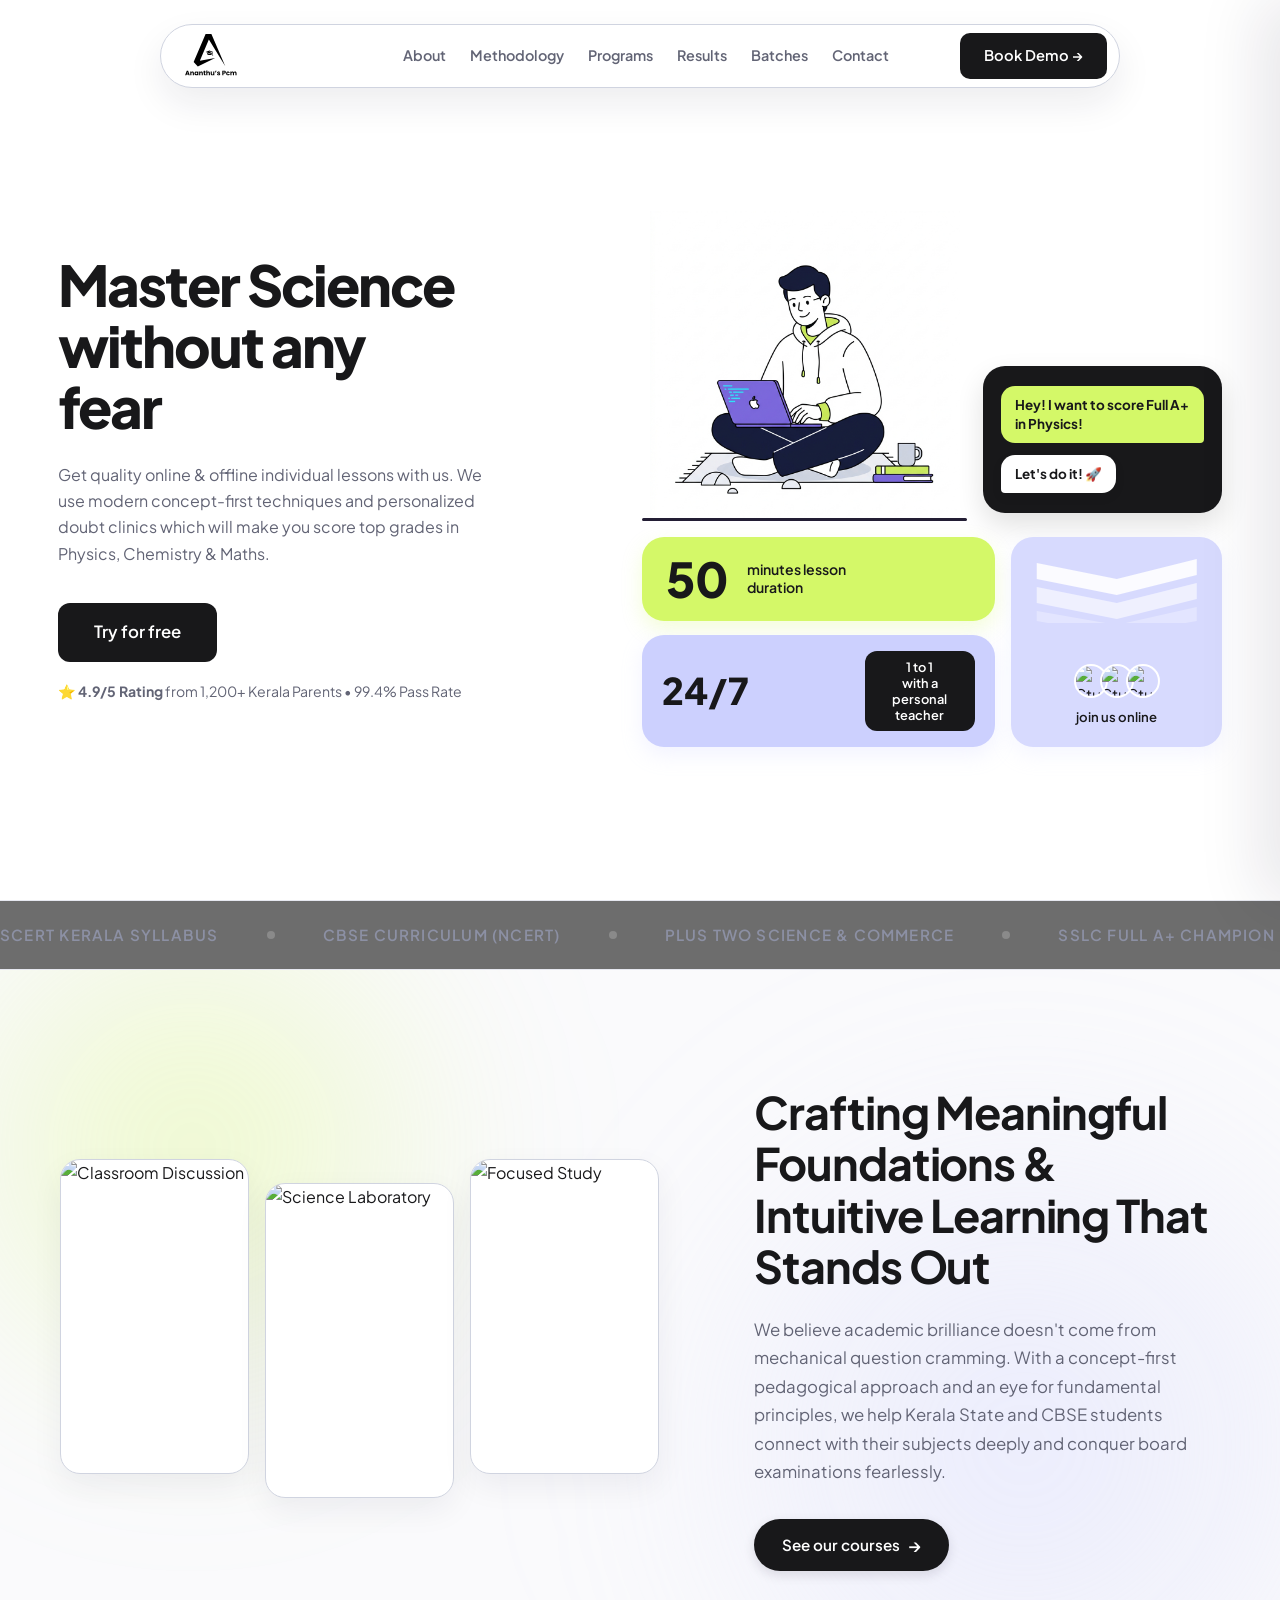
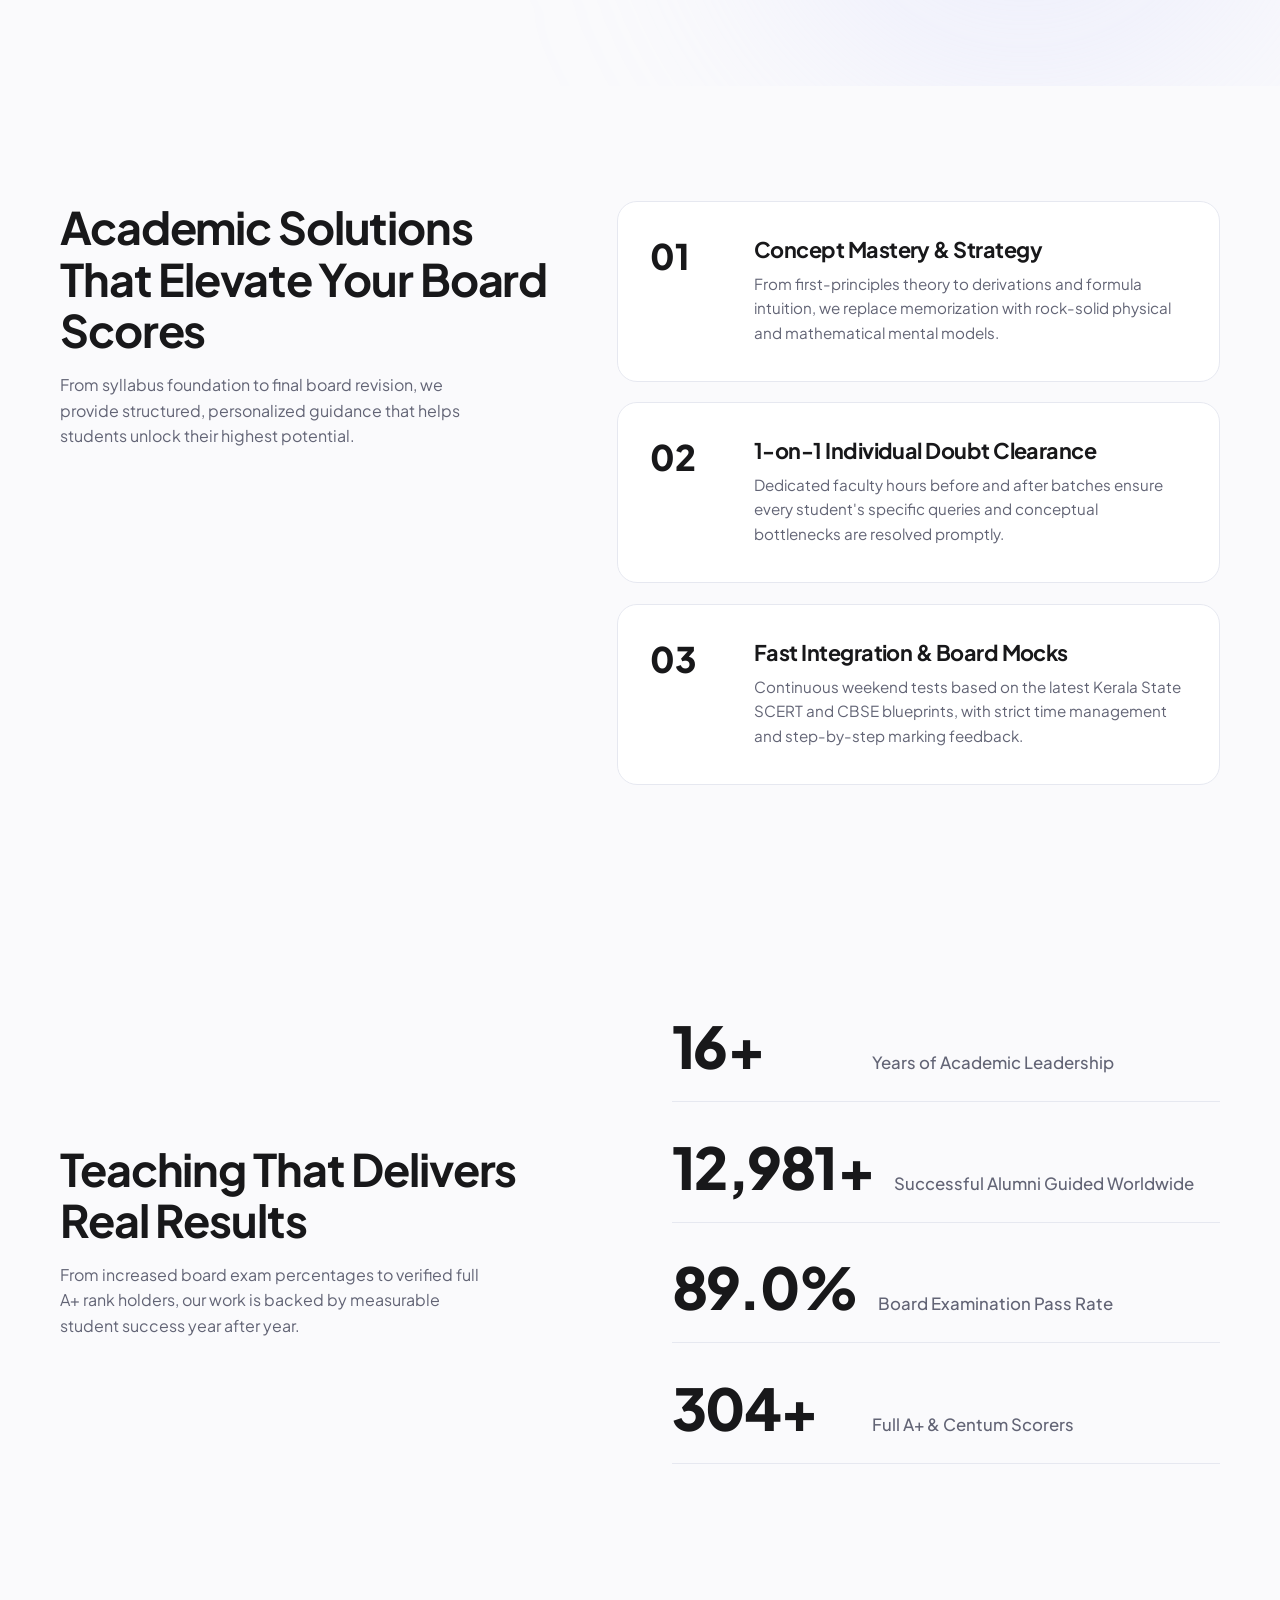
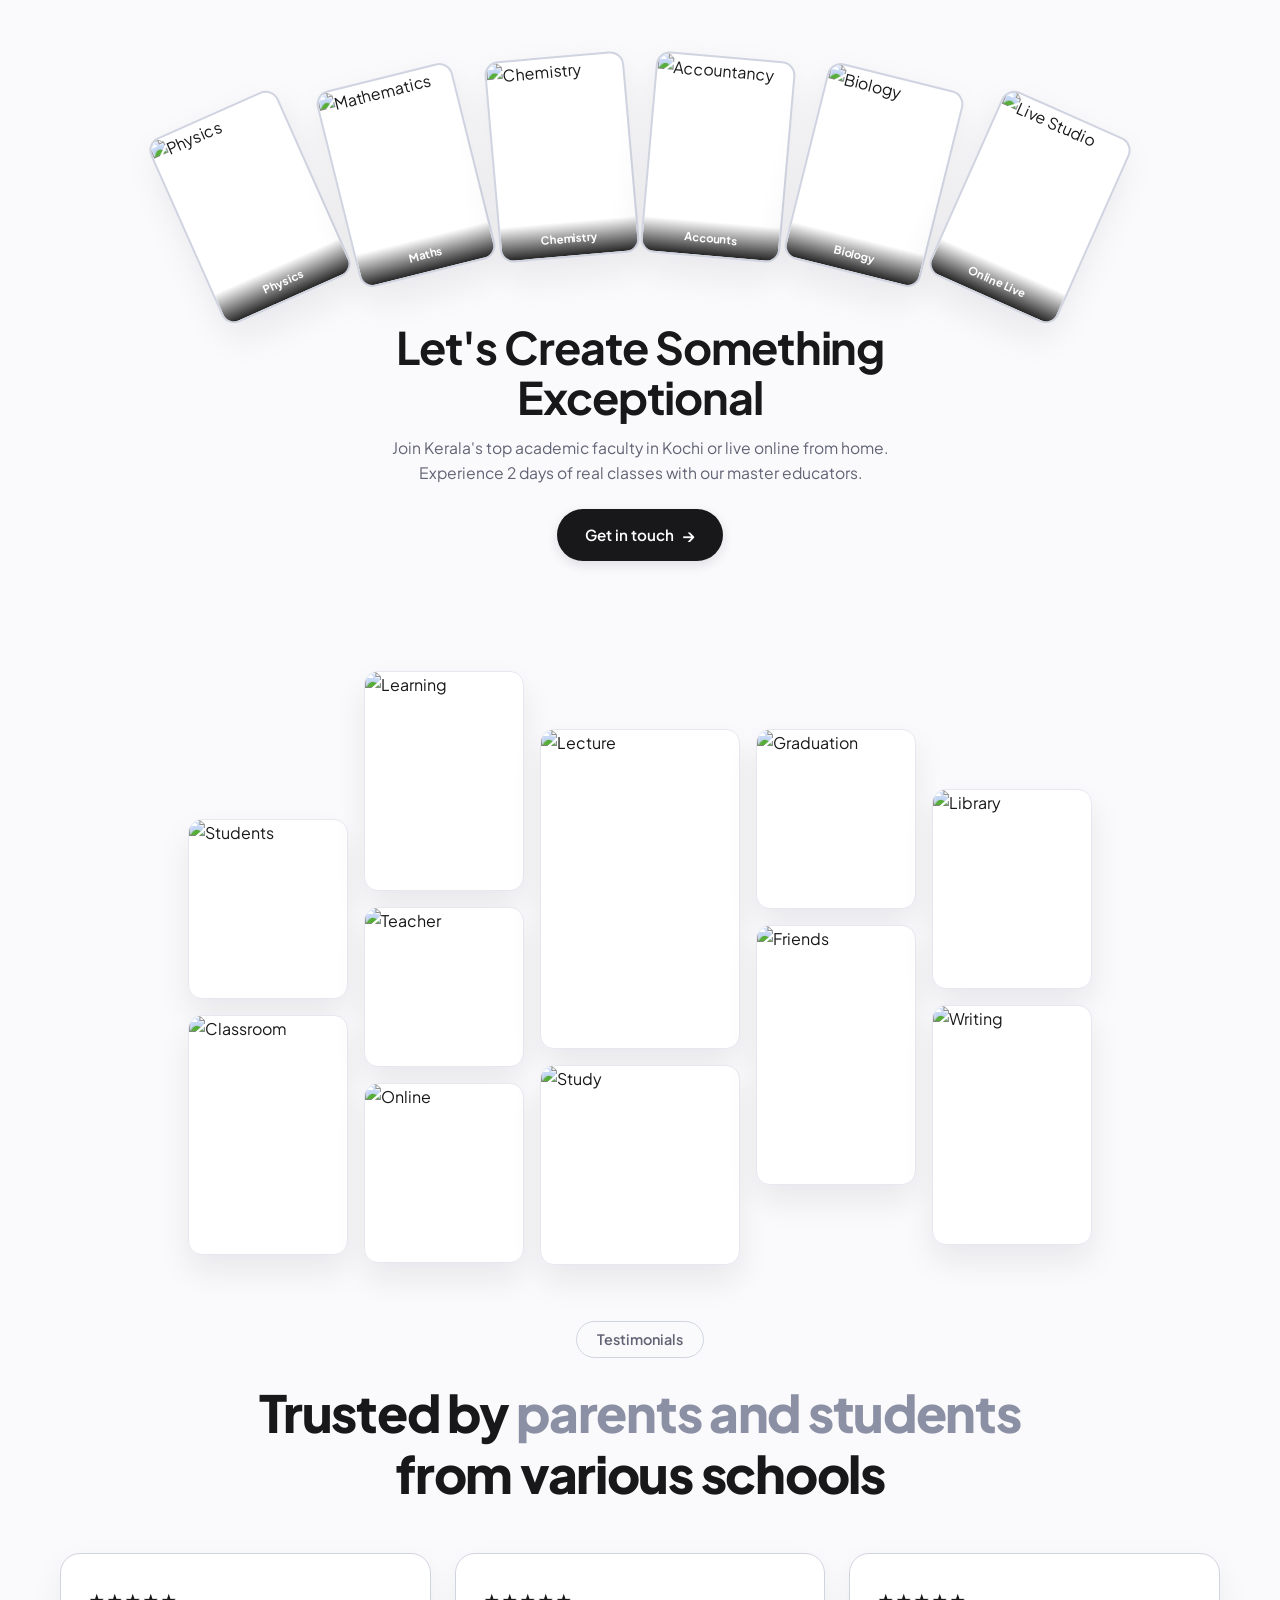
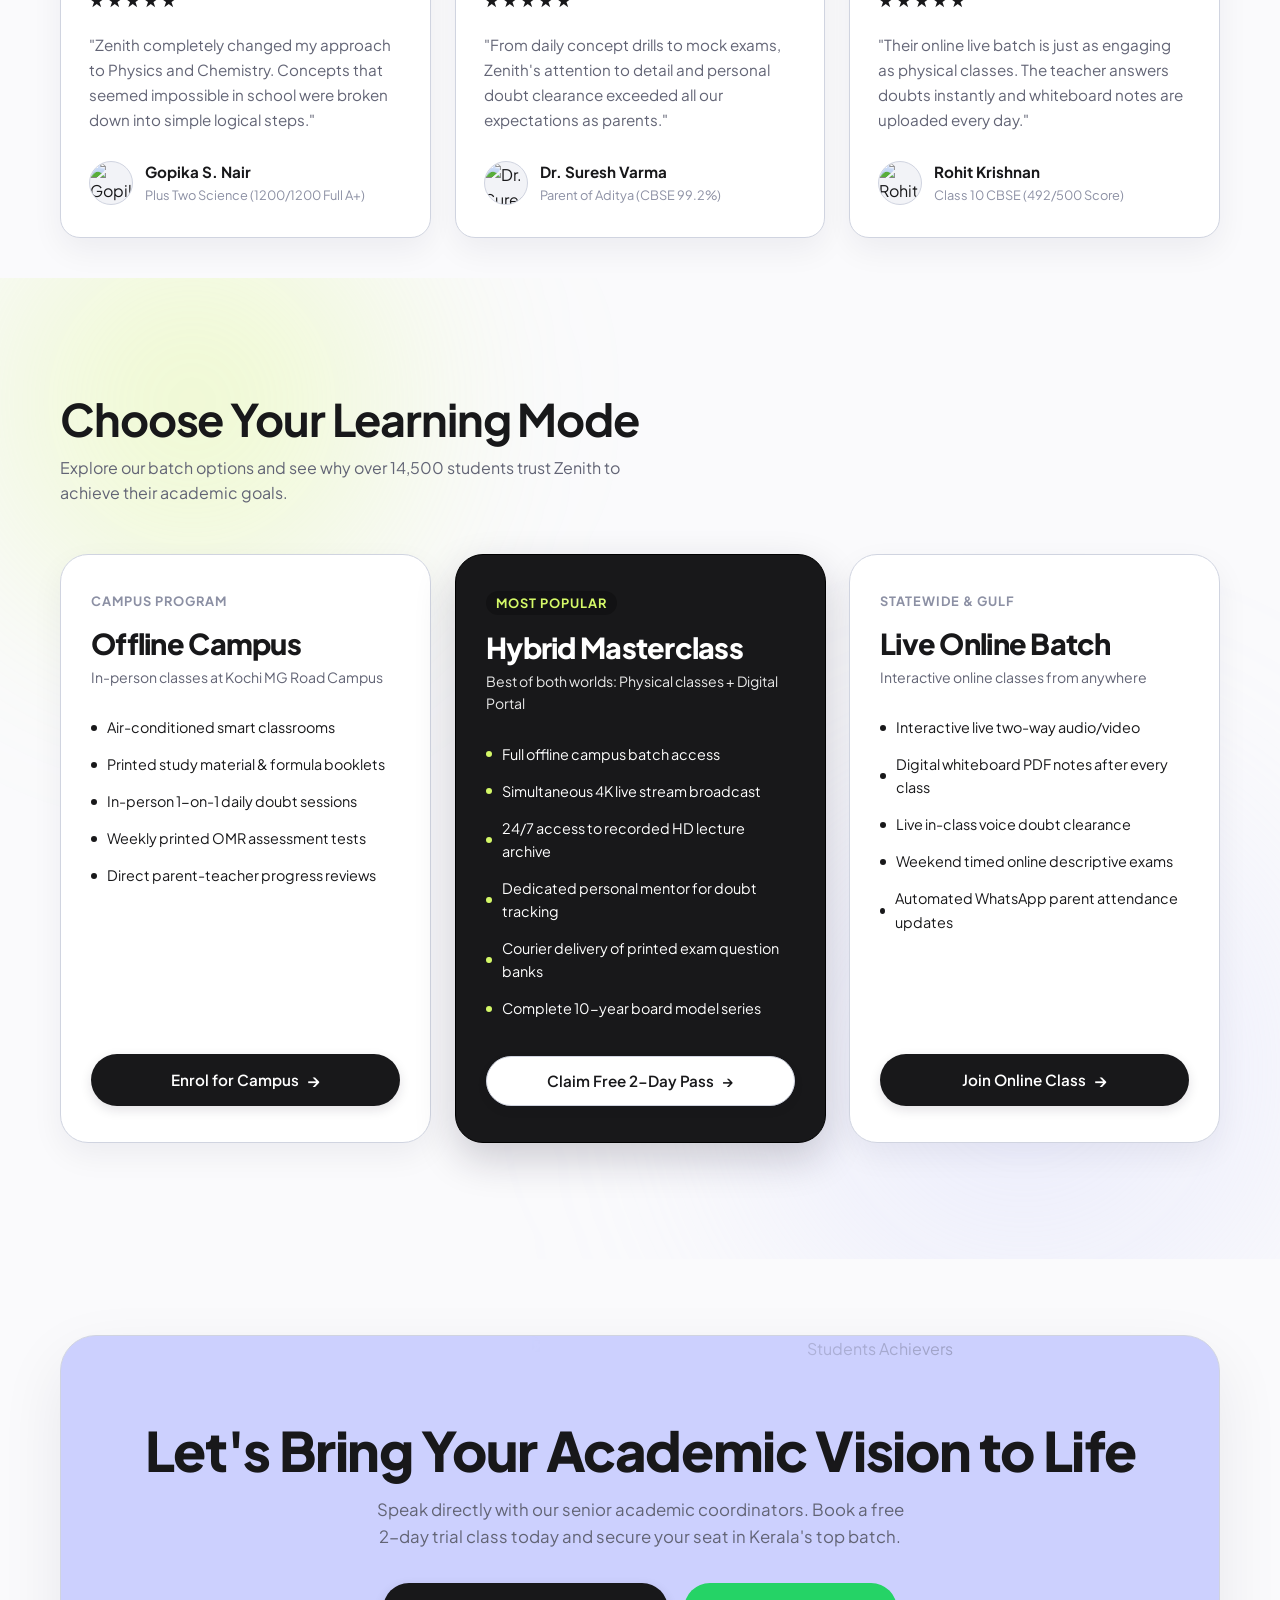
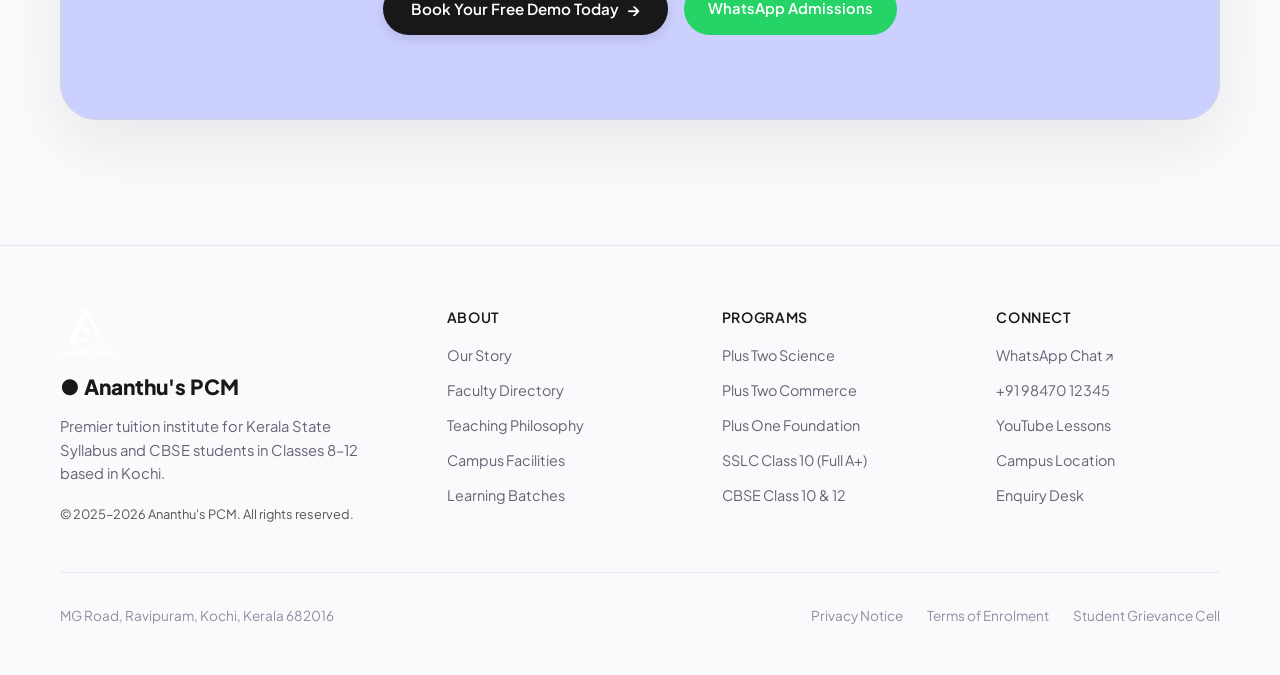
==== commit 47e073cf: "ui update" ====
--- a/index.html
+++ b/index.html
@@ -76,7 +76,8 @@
   <main>
 
     <!-- SECTION 1: CLEAN MINIMALIST BENTO HERO (Exact Reference Match) -->
-    <section class="clean-hero-backdrop-wrapper">
+    <div class="parallax-stack-wrapper">
+    <section class="clean-hero-backdrop-wrapper parallax-section-sticky">
       <div class="clean-hero-tablet-card">
         
 
@@ -86,7 +87,7 @@
           
           <!-- Left Column: Clean Typography & CTA -->
           <div class="clean-hero-text-col">
-            <h1 class="clean-hero-title">
+            <h1 class="clean-hero-title reveal-up">
               Master Science<br />
               without any<br />
               fear
@@ -191,6 +192,7 @@
 
       </div>
     </section>
+    </div>
 
     <!-- SECTION 2: SUBTLE ACCREDITATION / PARTNER MARQUEE (Matching Reference) -->
     <div class="reference-marquee-bar" aria-hidden="true">
@@ -209,19 +211,19 @@
     </div>
 
     <!-- SECTION 3: ASYMMETRICAL 3-CARD EDITORIAL ("Crafting Meaningful...") -->
-    <section class="section" id="about">
+    <section class="section section-relative bg-ambient-glow" id="about">
       <div class="container">
         <div class="editorial-grid">
           
           <!-- 3 Vertical Cards with High-Aesthetic Photography -->
           <div class="editorial-photos-row">
-            <div class="editorial-card">
+            <div class="editorial-card reveal-up">
               <img src="https://images.unsplash.com/photo-1523240795612-9a054b0db644?w=600&auto=format&fit=crop&q=80" alt="Classroom Discussion" loading="lazy" />
             </div>
             <div class="editorial-card" style="margin-top: 24px;">
               <img src="https://images.unsplash.com/photo-1532094349884-543bc11b234d?w=600&auto=format&fit=crop&q=80" alt="Science Laboratory" loading="lazy" />
             </div>
-            <div class="editorial-card">
+            <div class="editorial-card reveal-up">
               <img src="https://images.unsplash.com/photo-1434030216411-0b793f4b4173?w=600&auto=format&fit=crop&q=80" alt="Focused Study" loading="lazy" />
             </div>
           </div>
@@ -245,7 +247,7 @@
     </section>
 
     <!-- SECTION 4: NUMBERED METHODOLOGY CARDS ("01", "02", "03") -->
-    <section class="section" id="solutions">
+    <section class="section section-relative" id="solutions">
       <div class="container">
         <div class="numbered-solutions-section">
           
@@ -259,7 +261,7 @@
           </div>
 
           <div class="numbered-cards-stack">
-            <div class="numbered-card">
+            <div class="numbered-card reveal-up">
               <div class="numbered-digit">01</div>
               <div>
                 <h3 class="numbered-card-title">Concept Mastery & Strategy</h3>
@@ -269,7 +271,7 @@
               </div>
             </div>
 
-            <div class="numbered-card">
+            <div class="numbered-card reveal-up">
               <div class="numbered-digit">02</div>
               <div>
                 <h3 class="numbered-card-title">1-on-1 Individual Doubt Clearance</h3>
@@ -279,7 +281,7 @@
               </div>
             </div>
 
-            <div class="numbered-card">
+            <div class="numbered-card reveal-up">
               <div class="numbered-digit">03</div>
               <div>
                 <h3 class="numbered-card-title">Fast Integration & Board Mocks</h3>
@@ -295,7 +297,7 @@
     </section>
 
     <!-- SECTION 5: TRUST METRICS STRIP ("Design That Delivers Real Results") -->
-    <section class="section-tight" id="results">
+    <section class="section-tight section-relative" id="results">
       <div class="container">
         <div class="results-metrics-section">
           
@@ -309,19 +311,19 @@
           </div>
 
           <div class="results-stats-cluster">
-            <div class="result-stat-row">
+            <div class="result-stat-row reveal-up">
               <div class="result-stat-number" data-counter-target="18" data-counter-suffix="+">18+</div>
               <div class="result-stat-label">Years of Academic Leadership</div>
             </div>
-            <div class="result-stat-row">
+            <div class="result-stat-row reveal-up">
               <div class="result-stat-number" data-counter-target="14500" data-counter-suffix="+">14,500+</div>
               <div class="result-stat-label">Successful Alumni Guided Worldwide</div>
             </div>
-            <div class="result-stat-row">
+            <div class="result-stat-row reveal-up">
               <div class="result-stat-number" data-counter-target="99.4" data-counter-suffix="%">99.4%</div>
               <div class="result-stat-label">Board Examination Pass Rate</div>
             </div>
-            <div class="result-stat-row">
+            <div class="result-stat-row reveal-up">
               <div class="result-stat-number" data-counter-target="340" data-counter-suffix="+">340+</div>
               <div class="result-stat-label">Full A+ & Centum Scorers</div>
             </div>
@@ -469,7 +471,7 @@
     </section>
 
     <!-- SECTION 8: CHOOSE YOUR PLAN / 3-TIER BATCHES (Center Card in Solid Orange!) -->
-    <section class="section" id="modes">
+    <section class="section section-relative bg-ambient-glow" id="modes">
       <div class="container">
         
         <div style="margin-bottom: 48px;">
@@ -482,7 +484,7 @@
         <div class="pricing-tiers-grid">
           
           <!-- Card 1: Offline Campus Batch (Dark Card) -->
-          <div class="plan-card">
+          <div class="plan-card reveal-up">
             <span class="plan-type-label">CAMPUS PROGRAM</span>
             <h3 class="plan-title-head">Offline Campus</h3>
             <p class="plan-subdesc">In-person classes at Kochi MG Road Campus</p>
@@ -517,7 +519,7 @@
           </div>
 
           <!-- Card 2: HYBRID MASTERCLASS (THE SIGNATURE VIBRANT SOLID ORANGE CARD FROM REFERENCE!) -->
-          <div class="plan-card plan-card-featured-orange">
+          <div class="plan-card plan-card-featured-orange reveal-up">
             <span class="plan-type-label" style="background: rgba(0,0,0,0.25); display: inline-block; padding: 2px 10px; border-radius: var(--radius-pill); width: fit-content;">MOST POPULAR</span>
             <h3 class="plan-title-head">Hybrid Masterclass</h3>
             <p class="plan-subdesc">Best of both worlds: Physical classes + Digital Portal</p>
@@ -556,7 +558,7 @@
           </div>
 
           <!-- Card 3: Live Online Tuition (Dark Card) -->
-          <div class="plan-card">
+          <div class="plan-card reveal-up">
             <span class="plan-type-label">STATEWIDE & GULF</span>
             <h3 class="plan-title-head">Live Online Batch</h3>
             <p class="plan-subdesc">Interactive online classes from anywhere</p>
--- a/css/styles.css
+++ b/css/styles.css
@@ -337,3 +337,95 @@
   transform: translateY(-2px);
   box-shadow: 0 6px 20px rgba(37, 211, 102, 0.35);
 }
+
+/* ==========================================================================
+   Animations & Scroll Effects
+   ========================================================================== */
+
+.reveal-up {
+  opacity: 0;
+  transform: translateY(40px);
+  transition: opacity 0.8s cubic-bezier(0.16, 1, 0.3, 1), transform 0.8s cubic-bezier(0.16, 1, 0.3, 1);
+  will-change: opacity, transform;
+}
+
+.reveal-fade {
+  opacity: 0;
+  transition: opacity 0.8s ease-out;
+  will-change: opacity;
+}
+
+.reveal-up.is-revealed,
+.reveal-fade.is-revealed {
+  opacity: 1;
+  transform: translateY(0);
+}
+
+.delay-100 { transition-delay: 100ms; }
+.delay-200 { transition-delay: 200ms; }
+.delay-300 { transition-delay: 300ms; }
+.delay-400 { transition-delay: 400ms; }
+
+/* Parallax Transitions */
+.parallax-stack-wrapper {
+  position: relative;
+  z-index: 1;
+}
+
+.parallax-section-sticky {
+  position: sticky;
+  top: 0;
+  height: 100vh;
+  z-index: 0;
+  overflow: hidden;
+}
+
+/* Base style for standard scrolling sections to sit above sticky ones */
+.section-relative {
+  position: relative;
+  z-index: 2;
+  background-color: var(--color-canvas); /* Ensures it blocks out sticky layer */
+}
+
+/* Ambient Background Effects */
+.bg-ambient-glow {
+  position: relative;
+  overflow: hidden;
+  z-index: 1;
+}
+
+.bg-ambient-glow::before {
+  content: '';
+  position: absolute;
+  top: -20%;
+  left: -10%;
+  width: 50vw;
+  height: 50vw;
+  background: radial-gradient(circle, var(--color-brand-orange-subtle) 0%, rgba(255,255,255,0) 70%);
+  border-radius: 50%;
+  filter: blur(80px);
+  z-index: -1;
+  animation: float-glow 15s infinite alternate ease-in-out;
+  pointer-events: none;
+}
+
+.bg-ambient-glow::after {
+  content: '';
+  position: absolute;
+  bottom: -20%;
+  right: -10%;
+  width: 60vw;
+  height: 60vw;
+  background: radial-gradient(circle, rgba(204, 208, 254, 0.4) 0%, rgba(255,255,255,0) 70%);
+  border-radius: 50%;
+  filter: blur(100px);
+  z-index: -1;
+  animation: float-glow 20s infinite alternate-reverse ease-in-out;
+  pointer-events: none;
+}
+
+@keyframes float-glow {
+  0% { transform: translate(0, 0) scale(1); }
+  50% { transform: translate(5%, 10%) scale(1.1); }
+  100% { transform: translate(-5%, -5%) scale(0.95); }
+}
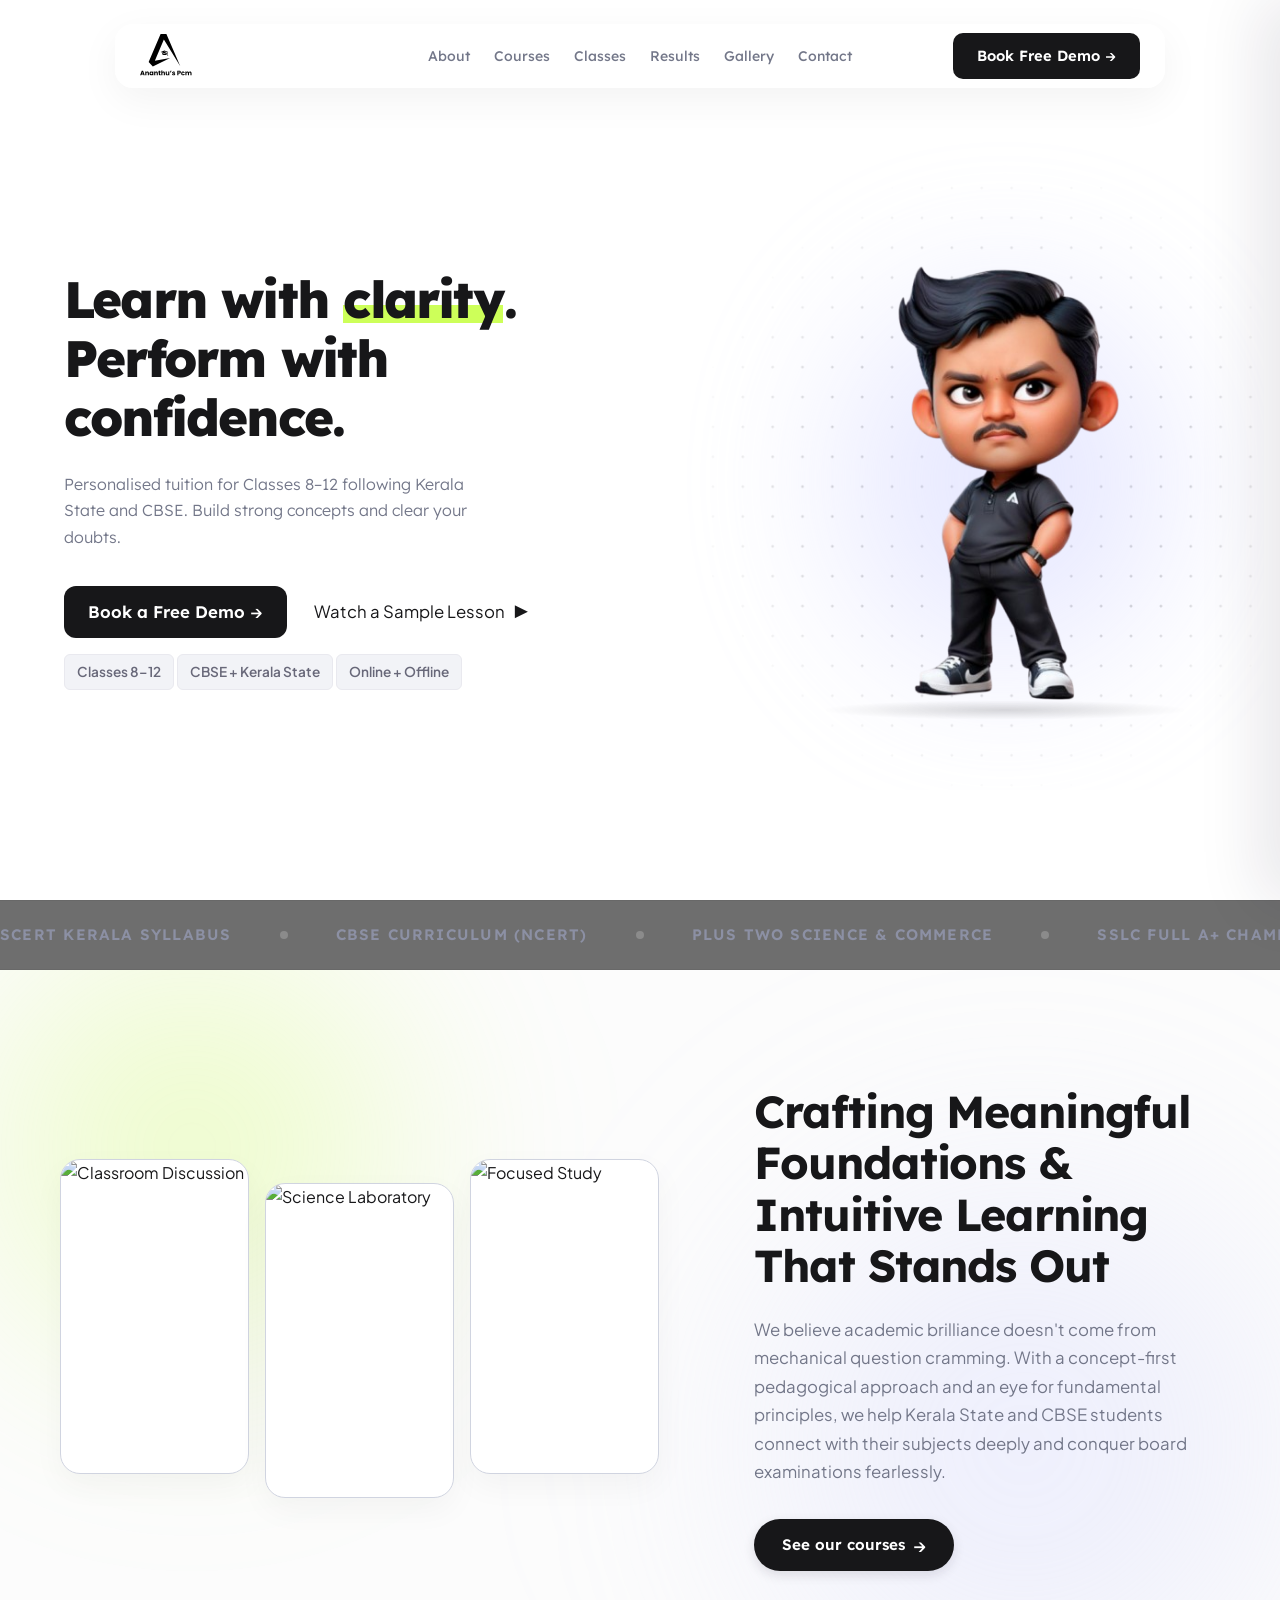
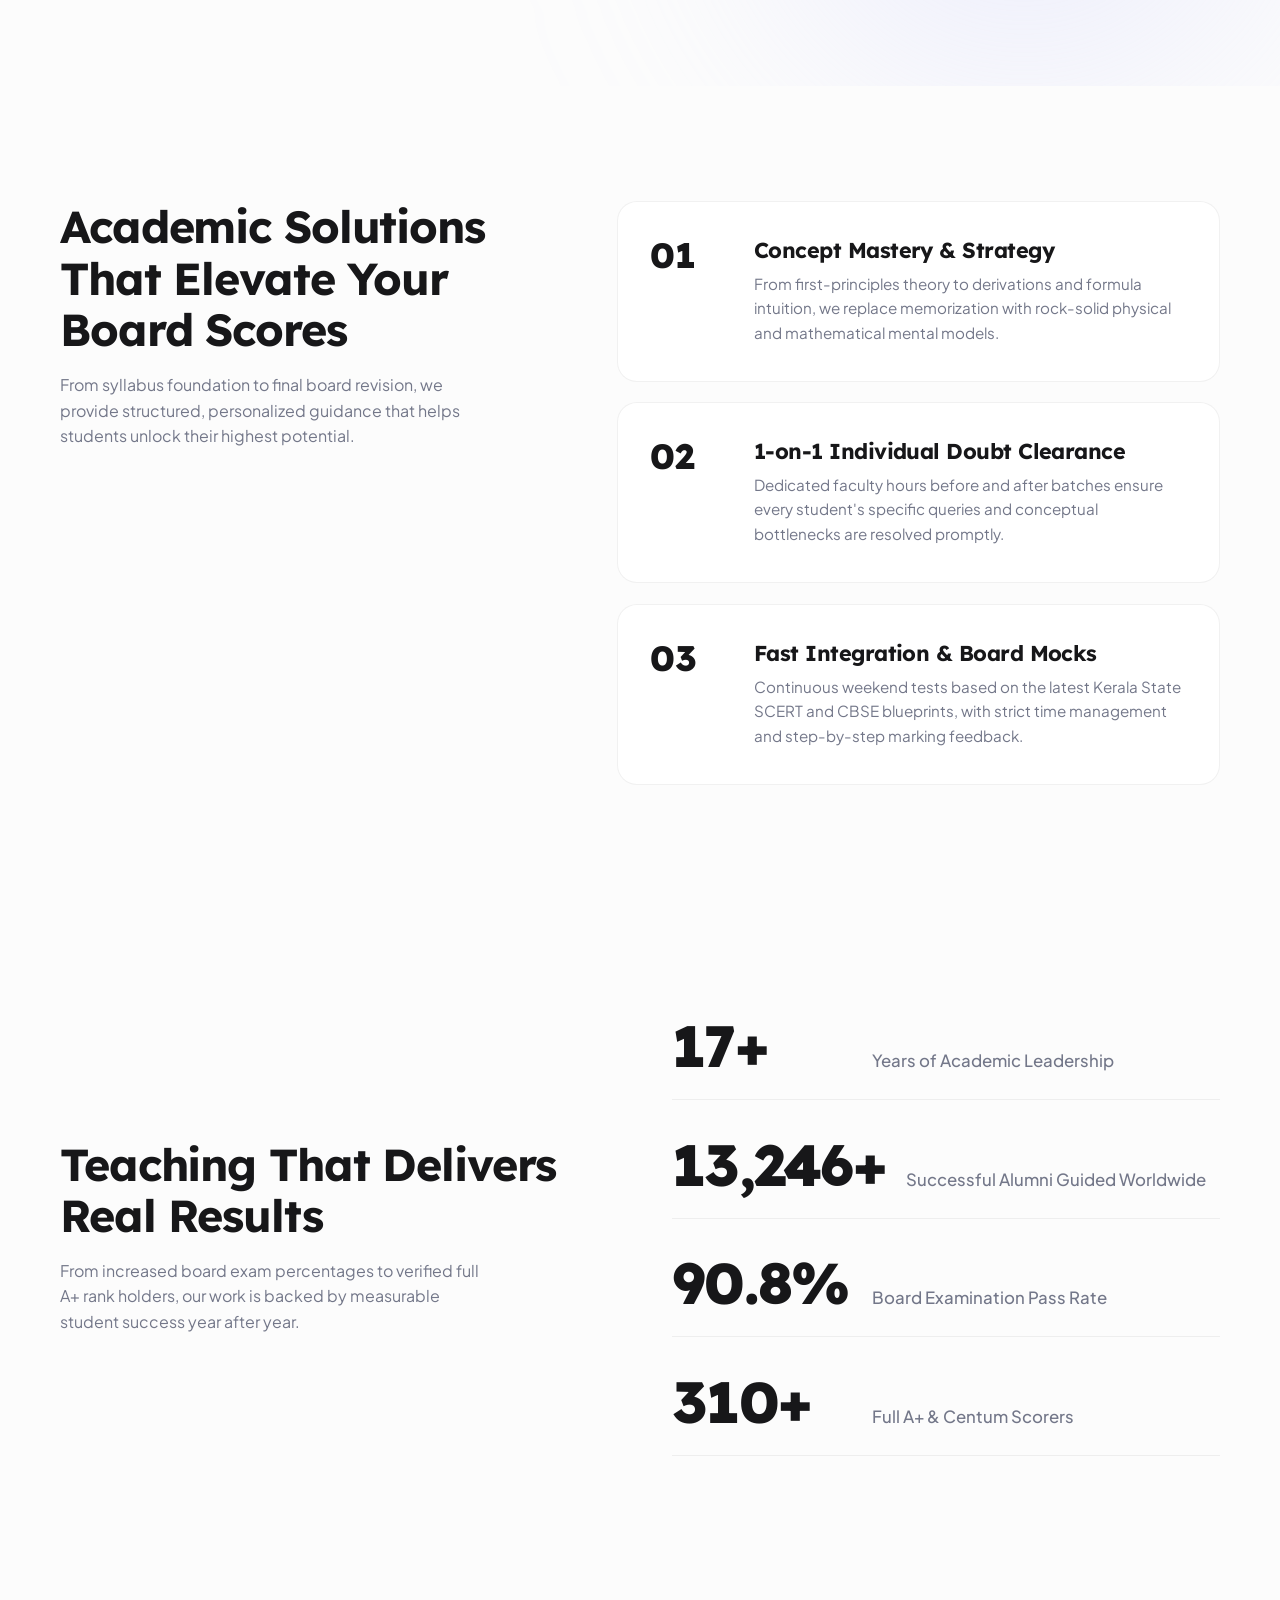
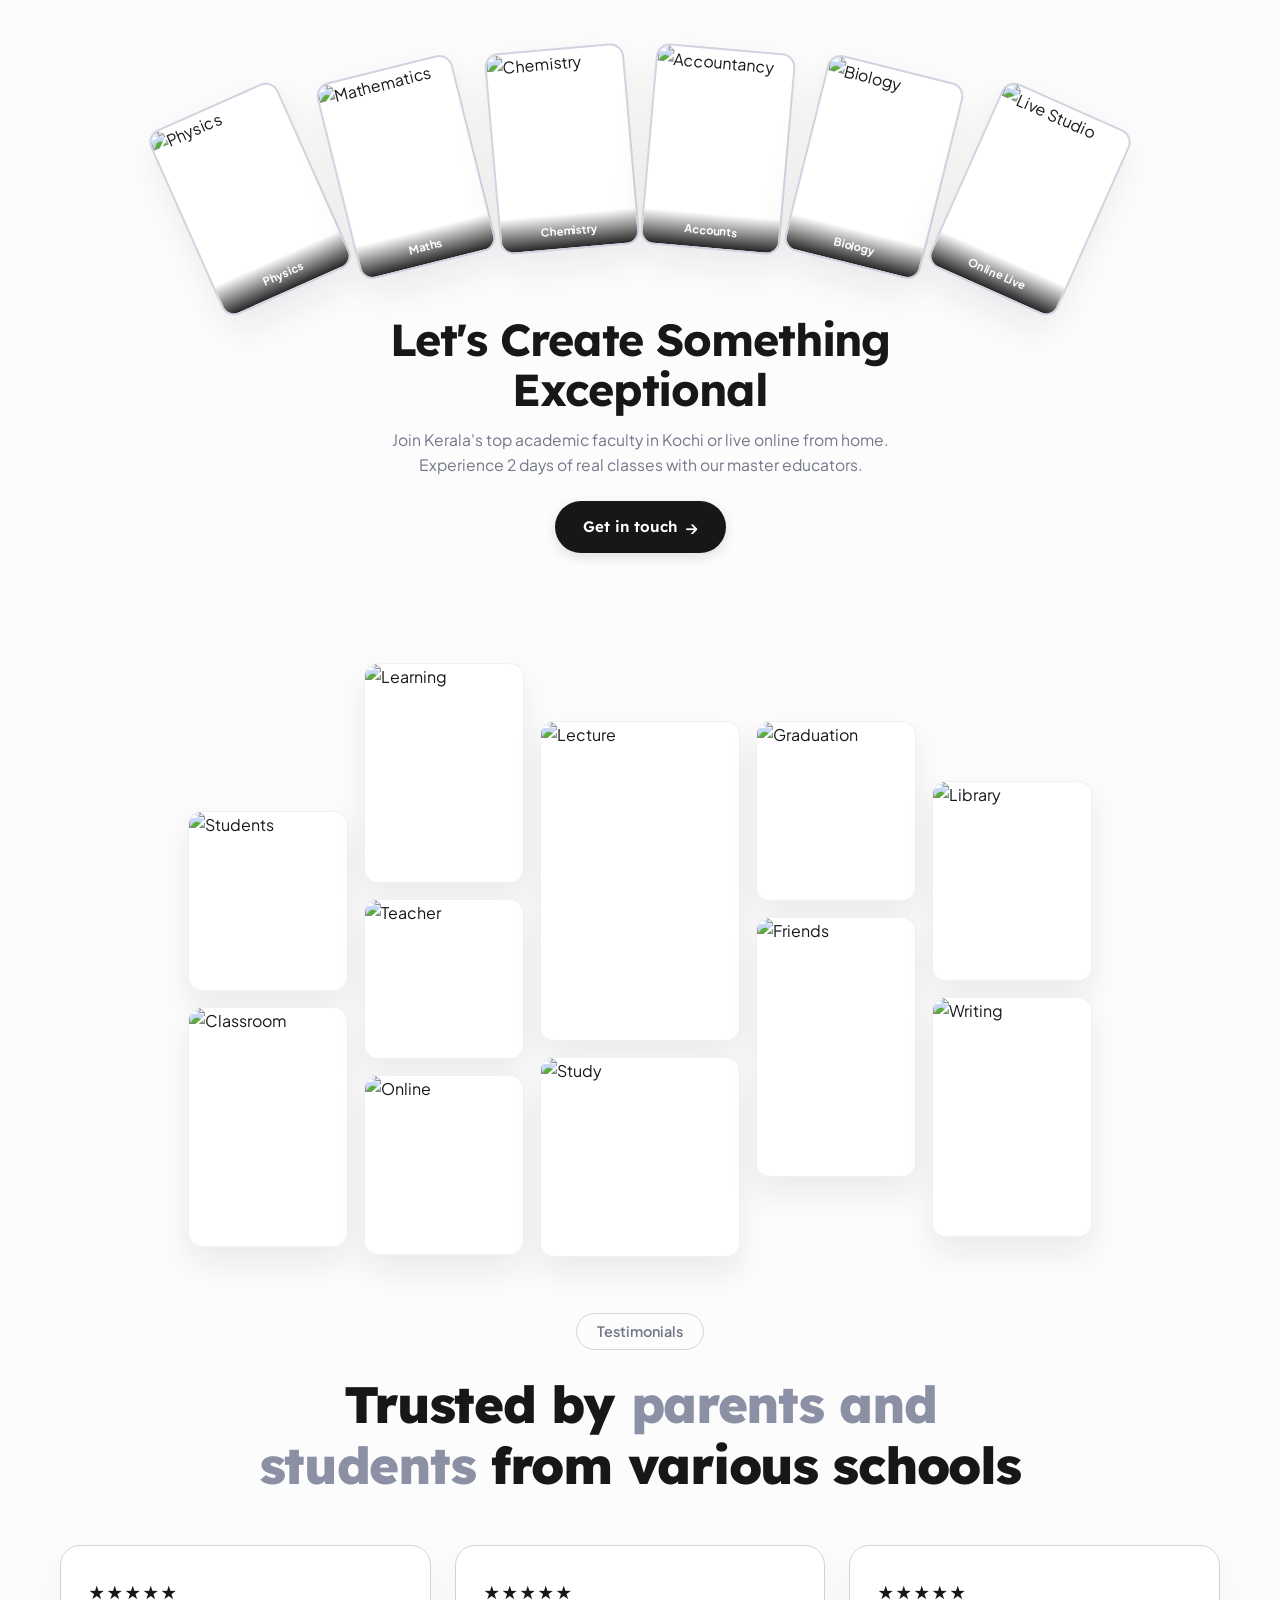
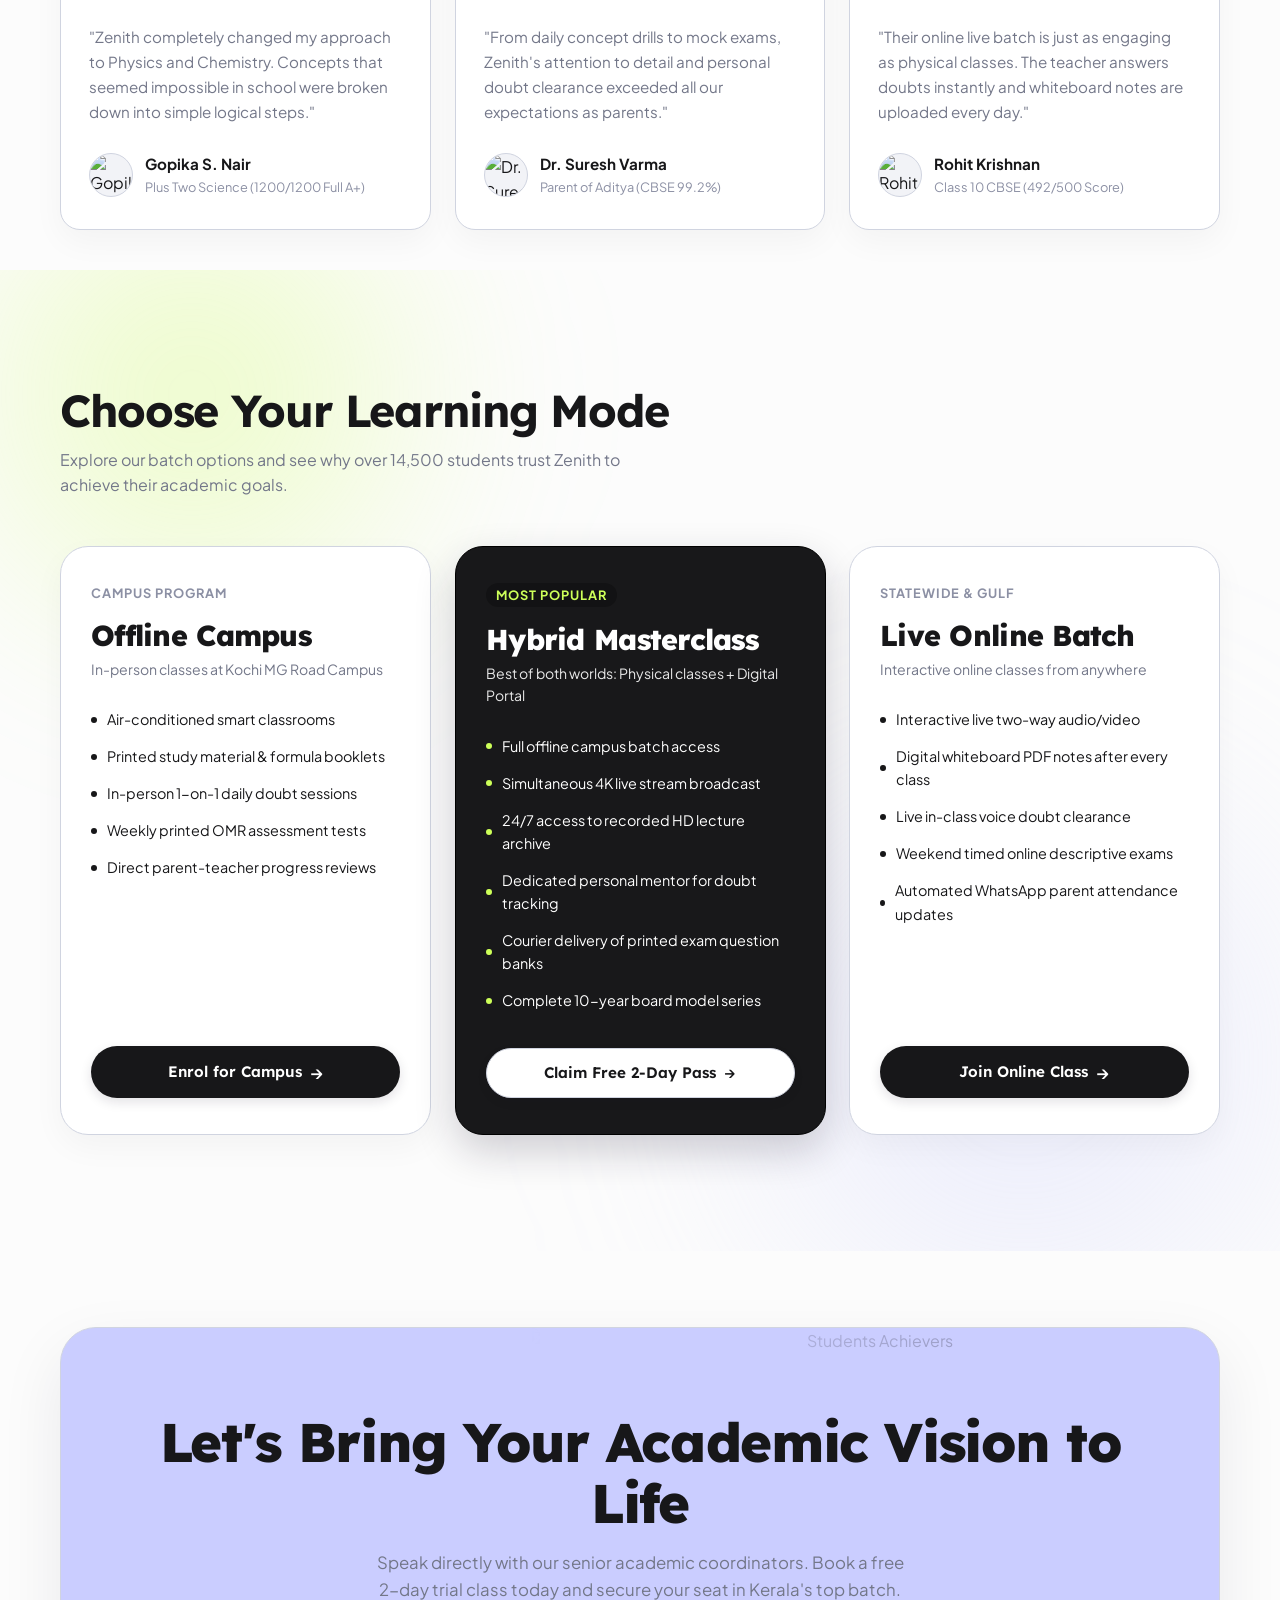
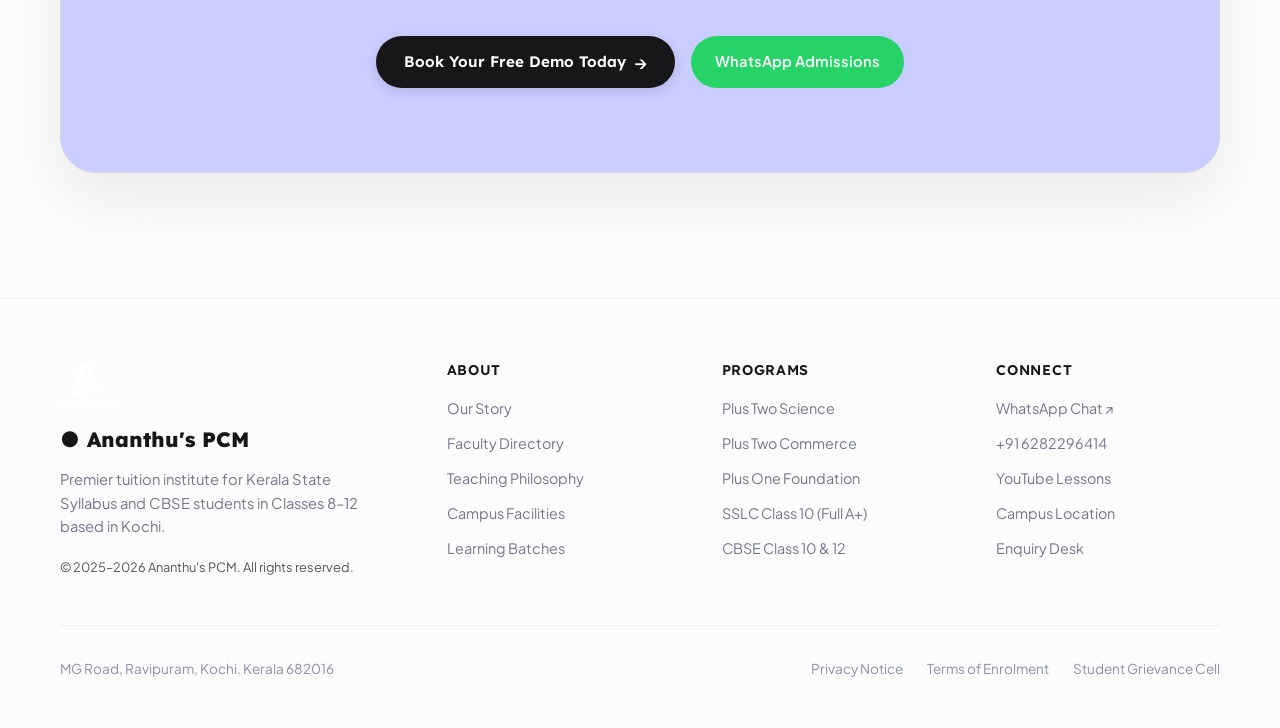
==== commit 0abe8931: "feat: add UI components, styles, and scripts for hero section implementation" ====
--- a/index.html
+++ b/index.html
@@ -1,18 +1,40 @@
 <!DOCTYPE html>
 <html lang="en">
+
 <head>
   <meta charset="UTF-8" />
   <meta name="viewport" content="width=device-width, initial-scale=1.0" />
   <title>Ananthu's PCM — Kerala State & CBSE Tuition Centre | Kochi</title>
-  <meta name="description" content="Ananthu's PCM: Premier tuition centre for Kerala State Syllabus and CBSE Classes 8-12. Concept-first teaching in Physics, Chemistry & Maths, individual attention, and verified board exam results in Kochi." />
-  <meta name="keywords" content="Kerala State Tuition, CBSE Tuition Kochi, Plus Two Science, Plus One Commerce, SSLC Tuition, Online Tuition Kerala" />
-  
+  <meta name="description"
+    content="Ananthu's PCM: Premier tuition centre for Kerala State Syllabus and CBSE Classes 8-12. Concept-first teaching in Physics, Chemistry & Maths, individual attention, and verified board exam results in Kochi." />
+  <meta name="keywords"
+    content="Kerala State Tuition, CBSE Tuition Kochi, Plus Two Science, Plus One Commerce, SSLC Tuition, Online Tuition Kerala" />
+
   <!-- CSS Stylesheets -->
   <link rel="stylesheet" href="css/styles.css" />
   <link rel="stylesheet" href="css/components.css" />
   <link rel="stylesheet" href="css/responsive.css" />
 </head>
+
 <body>
+
+  <!-- Preloader -->
+  <div id="preloader"
+    style="position: fixed; inset: 0; background-color: #FCFCFC; z-index: 9999; display: flex; align-items: center; justify-content: center; transition: opacity 0.6s ease-in-out, visibility 0.6s;">
+    <div class="loader-content"
+      style="display: flex; flex-direction: column; align-items: center; gap: 12px; width: 200px;">
+      <div style="font-family: 'Lexend', sans-serif; font-size: 3rem; font-weight: 700; color: #171719;">A</div>
+      <div style="width: 100%; height: 2px; background: rgba(0,0,0,0.1); border-radius: 2px; overflow: hidden;">
+        <div id="loader-progress-bar" style="width: 0%; height: 100%; background: #171719; transition: width 0.2s;">
+        </div>
+      </div>
+      <div id="loader-progress"
+        style="font-family: 'Lexend', sans-serif; font-size: 0.9rem; font-weight: 500; color: #737789; letter-spacing: 1px;">
+        0%</div>
+    </div>
+  </div>
+
+  <!-- Interactive Background Canvas moved to hero-illus -->
 
   <!-- Floating Glass Pill Header (Exact Reference Match) -->
   <div class="floating-header-wrapper">
@@ -23,16 +45,16 @@
 
       <nav class="nav-links-cluster" aria-label="Main Navigation">
         <a href="#about" class="nav-link-item">About</a>
-        <a href="#solutions" class="nav-link-item">Methodology</a>
-        <a href="courses.html" class="nav-link-item">Programs</a>
-        <a href="#results" class="nav-link-item">Results</a>
-        <a href="#modes" class="nav-link-item">Batches</a>
+        <a href="courses.html" class="nav-link-item">Courses</a>
+        <a href="#modes" class="nav-link-item">Classes</a>
+        <a href="results.html" class="nav-link-item">Results</a>
+        <a href="gallery.html" class="nav-link-item">Gallery</a>
         <a href="contact.html" class="nav-link-item">Contact</a>
       </nav>
 
       <div class="nav-right-actions">
         <button class="btn-clean-dark" data-open-demo-modal>
-          Book Demo &rarr;
+          Book Free Demo &rarr;
         </button>
         <button class="nav-mobile-toggle" aria-label="Open mobile menu">
           &#9776;
@@ -66,7 +88,8 @@
       <button class="btn-pill-orange" style="width: 100%; justify-content: center;" data-open-demo-modal>
         Book Free Demo &rarr;
       </button>
-      <a href="https://wa.me/919847012345?text=Hello%20Ananthu's%20PCM,%20I%20am%20enquiring%20about%20admissions." target="_blank" class="btn-pill-whatsapp" style="justify-content: center;">
+      <a href="https://wa.me/919847012345?text=Hello%20Ananthu's%20PCM,%20I%20am%20enquiring%20about%20admissions."
+        target="_blank" class="btn-pill-whatsapp" style="justify-content: center;">
         WhatsApp Enquiries
       </a>
     </div>
@@ -77,121 +100,52 @@
 
     <!-- SECTION 1: CLEAN MINIMALIST BENTO HERO (Exact Reference Match) -->
     <div class="parallax-stack-wrapper">
-    <section class="clean-hero-backdrop-wrapper parallax-section-sticky">
-      <div class="clean-hero-tablet-card">
-        
-
-
-        <!-- 2-Column Hero Content Grid -->
-        <div class="clean-hero-content-grid">
-          
-          <!-- Left Column: Clean Typography & CTA -->
-          <div class="clean-hero-text-col">
-            <h1 class="clean-hero-title reveal-up">
-              Master Science<br />
-              without any<br />
-              fear
-            </h1>
-            <p class="clean-hero-desc">
-              Get quality online & offline individual lessons with us. We use modern concept-first techniques and personalized doubt clinics which will make you score top grades in Physics, Chemistry & Maths.
-            </p>
-            <div class="clean-hero-cta-group">
-              <button class="btn-clean-dark btn-lg" data-open-demo-modal>
-                Try for free
-              </button>
-            </div>
-            <div class="clean-hero-trust">
-              <span>⭐ <strong>4.9/5 Rating</strong> from 1,200+ Kerala Parents • 99.4% Pass Rate</span>
-            </div>
-          </div>
-
-          <!-- Right Column: Bento Grid Composition -->
-          <div class="clean-bento-stage">
-            
-            <!-- Top Bento Row: Student Illustration + Chat Card -->
-            <div class="bento-top-row">
-              <div class="bento-illustration-wrap">
-                <img 
-                  src="student-study.png" 
-                  alt="Student learning with laptop" 
-                  class="bento-student-img"
-                />
-              </div>
-
-              <div class="bento-chat-card">
-                <div class="chat-bubble bubble-lime">
-                  Hey! I want to score Full A+ in Physics!
-                </div>
-                <div class="chat-bubble bubble-white">
-                  Let's do it! 🚀
-                </div>
-              </div>
-            </div>
-
-            <!-- Bottom Bento Row: 2 Left Metric Cards + 1 Right Community Card -->
-            <div class="bento-bottom-row">
+      <section class="clean-hero-backdrop-wrapper parallax-section-sticky">
+        <div class="clean-hero-tablet-card hero-container">
+
+          <!-- 2-Column Hero Content Grid -->
+          <div class="clean-hero-content-grid">
+            <!-- Left Column: Clean Typography & CTA -->
+            <div class="clean-hero-text-col">
+              <h1 class="clean-hero-title reveal-up" style="font-family: 'Lexend', sans-serif;">
+                Learn with <span class="highlight-accent" style="position: relative; display: inline-block;">clarity<span class="highlight-line"></span></span>.<br />
+                Perform with<br />
+                confidence.
+              </h1>
+              <p class="clean-hero-desc">
+                Personalised tuition for Classes 8–12 following Kerala State and CBSE. Build strong concepts and clear your doubts.
+              </p>
+              <div class="clean-hero-cta-group">
+                <button class="btn-clean-dark btn-lg" data-open-demo-modal style="height: 52px; border-radius: 12px; padding: 0 24px;">
+                  Book a Free Demo &rarr;
+                </button>
+                <a href="videos.html" class="btn-clean-outline btn-lg" style="height: 52px; border-radius: 12px; padding: 0 24px; text-decoration: none; display: inline-flex; align-items: center; gap: 8px;">
+                  Watch a Sample Lesson <span>▶</span>
+                </a>
+              </div>
+              <div class="hero-labels">
+                <span class="hero-label">Classes 8–12</span>
+                <span class="hero-label">CBSE + Kerala State</span>
+                <span class="hero-label">Online + Offline</span>
+              </div>
+            </div>
+
+            <!-- Right Column: Character + Lesson -->
+            <div class="hero-experience-col">
               
-              <!-- Left Column: 50 Mins + 24/7 Mentorship -->
-              <div class="bento-stats-column">
-                
-                <div class="bento-card-lime">
-                  <div class="card-lime-number">50</div>
-                  <div class="card-lime-label">
-                    minutes lesson<br />duration
-                  </div>
-                </div>
-
-                <div class="bento-card-lavender-mentor">
-                  <div class="card-mentor-number">24/7</div>
-                  <div class="card-mentor-pill">
-                    1 to 1<br />with a personal teacher
-                  </div>
-                </div>
-
-              </div>
-
-              <!-- Right Column: Geometric Ribbon & Online Community Stack -->
-              <div class="bento-card-community">
-                <div class="community-ribbon-graphic" aria-hidden="true">
-                  <svg viewBox="0 0 160 70" fill="none" xmlns="http://www.w3.org/2000/svg">
-                    <path d="M0 10 L80 26 L160 6 L160 22 L80 42 L0 26 Z" fill="#FFFFFF" fill-opacity="0.9" />
-                    <path d="M0 34 L80 50 L160 30 L160 46 L80 66 L0 50 Z" fill="#FFFFFF" fill-opacity="0.6" />
-                    <path d="M0 58 L80 72 L160 54 L160 68 L80 82 L0 68 Z" fill="#FFFFFF" fill-opacity="0.3" />
-                  </svg>
-                </div>
-
-                <div class="community-info">
-                  <div class="community-avatar-stack">
-                    <img 
-                      src="https://images.unsplash.com/photo-1544005313-94ddf0286df2?w=100&auto=format&fit=crop&q=80" 
-                      alt="Student Gopika" 
-                      class="comm-avatar-img" 
-                    />
-                    <img 
-                      src="https://images.unsplash.com/photo-1507003211169-0a1dd7228f2d?w=100&auto=format&fit=crop&q=80" 
-                      alt="Student Aditya" 
-                      class="comm-avatar-img" 
-                    />
-                    <img 
-                      src="https://images.unsplash.com/photo-1534528741775-53994a69daeb?w=100&auto=format&fit=crop&q=80" 
-                      alt="Student Rohit" 
-                      class="comm-avatar-img" 
-                    />
-                  </div>
-                  <div class="community-subtext">
-                    join us online
-                  </div>
-                </div>
-              </div>
-
-            </div>
-
-          </div>
-
-        </div>
-
-      </div>
-    </section>
+              <!-- Character (Poster Fallback) -->
+              <div class="hero-character-wrap" id="hero-illus">
+                <canvas id="interactiveCanvas"></canvas>
+                <img src="image.png" alt="Friendly Tutor" class="character-poster" id="characterPoster" />
+                <div class="character-shadow"></div>
+              </div>
+
+            </div>
+
+          </div>
+
+        </div>
+      </section>
     </div>
 
     <!-- SECTION 2: SUBTLE ACCREDITATION / PARTNER MARQUEE (Matching Reference) -->
@@ -214,17 +168,20 @@
     <section class="section section-relative bg-ambient-glow" id="about">
       <div class="container">
         <div class="editorial-grid">
-          
+
           <!-- 3 Vertical Cards with High-Aesthetic Photography -->
           <div class="editorial-photos-row">
             <div class="editorial-card reveal-up">
-              <img src="https://images.unsplash.com/photo-1523240795612-9a054b0db644?w=600&auto=format&fit=crop&q=80" alt="Classroom Discussion" loading="lazy" />
+              <img src="https://images.unsplash.com/photo-1523240795612-9a054b0db644?w=600&auto=format&fit=crop&q=80"
+                alt="Classroom Discussion" loading="lazy" />
             </div>
             <div class="editorial-card" style="margin-top: 24px;">
-              <img src="https://images.unsplash.com/photo-1532094349884-543bc11b234d?w=600&auto=format&fit=crop&q=80" alt="Science Laboratory" loading="lazy" />
+              <img src="https://images.unsplash.com/photo-1532094349884-543bc11b234d?w=600&auto=format&fit=crop&q=80"
+                alt="Science Laboratory" loading="lazy" />
             </div>
             <div class="editorial-card reveal-up">
-              <img src="https://images.unsplash.com/photo-1434030216411-0b793f4b4173?w=600&auto=format&fit=crop&q=80" alt="Focused Study" loading="lazy" />
+              <img src="https://images.unsplash.com/photo-1434030216411-0b793f4b4173?w=600&auto=format&fit=crop&q=80"
+                alt="Focused Study" loading="lazy" />
             </div>
           </div>
 
@@ -234,7 +191,9 @@
               Crafting Meaningful Foundations & Intuitive Learning That Stands Out
             </h2>
             <p class="editorial-body">
-              We believe academic brilliance doesn't come from mechanical question cramming. With a concept-first pedagogical approach and an eye for fundamental principles, we help Kerala State and CBSE students connect with their subjects deeply and conquer board examinations fearlessly.
+              We believe academic brilliance doesn't come from mechanical question cramming. With a concept-first
+              pedagogical approach and an eye for fundamental principles, we help Kerala State and CBSE students connect
+              with their subjects deeply and conquer board examinations fearlessly.
             </p>
             <a href="courses.html" class="btn-pill-orange">
               <span>See our courses</span>
@@ -250,13 +209,14 @@
     <section class="section section-relative" id="solutions">
       <div class="container">
         <div class="numbered-solutions-section">
-          
+
           <div class="numbered-solutions-header">
             <h2 class="text-h2" style="margin-bottom: 16px;">
               Academic Solutions That Elevate Your Board Scores
             </h2>
             <p class="text-body" style="max-width: 440px;">
-              From syllabus foundation to final board revision, we provide structured, personalized guidance that helps students unlock their highest potential.
+              From syllabus foundation to final board revision, we provide structured, personalized guidance that helps
+              students unlock their highest potential.
             </p>
           </div>
 
@@ -266,7 +226,8 @@
               <div>
                 <h3 class="numbered-card-title">Concept Mastery & Strategy</h3>
                 <p class="numbered-card-desc">
-                  From first-principles theory to derivations and formula intuition, we replace memorization with rock-solid physical and mathematical mental models.
+                  From first-principles theory to derivations and formula intuition, we replace memorization with
+                  rock-solid physical and mathematical mental models.
                 </p>
               </div>
             </div>
@@ -276,7 +237,8 @@
               <div>
                 <h3 class="numbered-card-title">1-on-1 Individual Doubt Clearance</h3>
                 <p class="numbered-card-desc">
-                  Dedicated faculty hours before and after batches ensure every student's specific queries and conceptual bottlenecks are resolved promptly.
+                  Dedicated faculty hours before and after batches ensure every student's specific queries and
+                  conceptual bottlenecks are resolved promptly.
                 </p>
               </div>
             </div>
@@ -286,7 +248,8 @@
               <div>
                 <h3 class="numbered-card-title">Fast Integration & Board Mocks</h3>
                 <p class="numbered-card-desc">
-                  Continuous weekend tests based on the latest Kerala State SCERT and CBSE blueprints, with strict time management and step-by-step marking feedback.
+                  Continuous weekend tests based on the latest Kerala State SCERT and CBSE blueprints, with strict time
+                  management and step-by-step marking feedback.
                 </p>
               </div>
             </div>
@@ -300,13 +263,14 @@
     <section class="section-tight section-relative" id="results">
       <div class="container">
         <div class="results-metrics-section">
-          
+
           <div>
             <h2 class="text-h2" style="margin-bottom: 16px;">
               Teaching That Delivers Real Results
             </h2>
             <p class="text-body" style="max-width: 440px;">
-              From increased board exam percentages to verified full A+ rank holders, our work is backed by measurable student success year after year.
+              From increased board exam percentages to verified full A+ rank holders, our work is backed by measurable
+              student success year after year.
             </p>
           </div>
 
@@ -337,31 +301,37 @@
     <section class="arched-fan-section">
       <div class="container">
         <div class="arched-fan-stage">
-          
+
           <!-- Fan of 6 Subject Cards Curved in an Arc -->
           <div class="fan-cards-arc">
             <div class="fan-card">
-              <img src="https://images.unsplash.com/photo-1636466497217-26a8cbeaf0aa?w=400&auto=format&fit=crop&q=80" alt="Physics" />
+              <img src="https://images.unsplash.com/photo-1636466497217-26a8cbeaf0aa?w=400&auto=format&fit=crop&q=80"
+                alt="Physics" />
               <div class="fan-card-label">Physics</div>
             </div>
             <div class="fan-card">
-              <img src="https://images.unsplash.com/photo-1509228468518-180dd4864904?w=400&auto=format&fit=crop&q=80" alt="Mathematics" />
+              <img src="https://images.unsplash.com/photo-1509228468518-180dd4864904?w=400&auto=format&fit=crop&q=80"
+                alt="Mathematics" />
               <div class="fan-card-label">Maths</div>
             </div>
             <div class="fan-card">
-              <img src="https://images.unsplash.com/photo-1603126857599-f6e157fa2fe6?w=400&auto=format&fit=crop&q=80" alt="Chemistry" />
+              <img src="https://images.unsplash.com/photo-1603126857599-f6e157fa2fe6?w=400&auto=format&fit=crop&q=80"
+                alt="Chemistry" />
               <div class="fan-card-label">Chemistry</div>
             </div>
             <div class="fan-card">
-              <img src="https://images.unsplash.com/photo-1460925895917-afdab827c52f?w=400&auto=format&fit=crop&q=80" alt="Accountancy" />
+              <img src="https://images.unsplash.com/photo-1460925895917-afdab827c52f?w=400&auto=format&fit=crop&q=80"
+                alt="Accountancy" />
               <div class="fan-card-label">Accounts</div>
             </div>
             <div class="fan-card">
-              <img src="https://images.unsplash.com/photo-1532187863486-abf9dbad1b69?w=400&auto=format&fit=crop&q=80" alt="Biology" />
+              <img src="https://images.unsplash.com/photo-1532187863486-abf9dbad1b69?w=400&auto=format&fit=crop&q=80"
+                alt="Biology" />
               <div class="fan-card-label">Biology</div>
             </div>
             <div class="fan-card">
-              <img src="https://images.unsplash.com/photo-1588196749597-9ff075ee6b5b?w=400&auto=format&fit=crop&q=80" alt="Live Studio" />
+              <img src="https://images.unsplash.com/photo-1588196749597-9ff075ee6b5b?w=400&auto=format&fit=crop&q=80"
+                alt="Live Studio" />
               <div class="fan-card-label">Online Live</div>
             </div>
           </div>
@@ -370,7 +340,8 @@
           <div class="fan-center-content">
             <h2 class="fan-center-title">Let's Create Something Exceptional</h2>
             <p class="fan-center-desc">
-              Join Kerala's top academic faculty in Kochi or live online from home. Experience 2 days of real classes with our master educators.
+              Join Kerala's top academic faculty in Kochi or live online from home. Experience 2 days of real classes
+              with our master educators.
             </p>
             <button class="btn-pill-orange" data-open-demo-modal>
               <span>Get in touch</span>
@@ -385,29 +356,40 @@
     <!-- SECTION 7: TESTIMONIALS WITH FLOATING GALLERY -->
     <section class="floating-gallery-section">
       <div class="container" style="display: flex; flex-direction: column; align-items: center;">
-        
+
         <!-- Floating Masonry Grid -->
         <div class="floating-gallery-grid">
           <div class="gallery-col">
-            <div class="gallery-img-card"><img src="https://images.unsplash.com/photo-1522202176988-66273c2fd55f?w=400&q=80" alt="Students" /></div>
-            <div class="gallery-img-card"><img src="https://images.unsplash.com/photo-1543269865-cbf427effbad?w=400&q=80" alt="Classroom" /></div>
+            <div class="gallery-img-card"><img
+                src="https://images.unsplash.com/photo-1522202176988-66273c2fd55f?w=400&q=80" alt="Students" /></div>
+            <div class="gallery-img-card"><img
+                src="https://images.unsplash.com/photo-1543269865-cbf427effbad?w=400&q=80" alt="Classroom" /></div>
           </div>
           <div class="gallery-col">
-            <div class="gallery-img-card"><img src="https://images.unsplash.com/photo-1511632765486-a01980e01a18?w=400&q=80" alt="Learning" /></div>
-            <div class="gallery-img-card"><img src="https://images.unsplash.com/photo-1531482615713-2afd69097998?w=400&q=80" alt="Teacher" /></div>
-            <div class="gallery-img-card"><img src="https://images.unsplash.com/photo-1588196749597-9ff075ee6b5b?w=400&q=80" alt="Online" /></div>
+            <div class="gallery-img-card"><img
+                src="https://images.unsplash.com/photo-1511632765486-a01980e01a18?w=400&q=80" alt="Learning" /></div>
+            <div class="gallery-img-card"><img
+                src="https://images.unsplash.com/photo-1531482615713-2afd69097998?w=400&q=80" alt="Teacher" /></div>
+            <div class="gallery-img-card"><img
+                src="https://images.unsplash.com/photo-1588196749597-9ff075ee6b5b?w=400&q=80" alt="Online" /></div>
           </div>
           <div class="gallery-col col-wide">
-            <div class="gallery-img-card"><img src="https://images.unsplash.com/photo-1524178232363-1fb2b075b655?w=500&q=80" alt="Lecture" /></div>
-            <div class="gallery-img-card"><img src="https://images.unsplash.com/photo-1515162816999-a0c47dc192f7?w=500&q=80" alt="Study" /></div>
+            <div class="gallery-img-card"><img
+                src="https://images.unsplash.com/photo-1524178232363-1fb2b075b655?w=500&q=80" alt="Lecture" /></div>
+            <div class="gallery-img-card"><img
+                src="https://images.unsplash.com/photo-1515162816999-a0c47dc192f7?w=500&q=80" alt="Study" /></div>
           </div>
           <div class="gallery-col">
-            <div class="gallery-img-card"><img src="https://images.unsplash.com/photo-1427504494785-3a9ca7044f45?w=400&q=80" alt="Graduation" /></div>
-            <div class="gallery-img-card"><img src="https://images.unsplash.com/photo-1523240795612-9a054b0db644?w=400&q=80" alt="Friends" /></div>
+            <div class="gallery-img-card"><img
+                src="https://images.unsplash.com/photo-1427504494785-3a9ca7044f45?w=400&q=80" alt="Graduation" /></div>
+            <div class="gallery-img-card"><img
+                src="https://images.unsplash.com/photo-1523240795612-9a054b0db644?w=400&q=80" alt="Friends" /></div>
           </div>
           <div class="gallery-col">
-            <div class="gallery-img-card"><img src="https://images.unsplash.com/photo-1577896851231-70ef18881754?w=400&q=80" alt="Library" /></div>
-            <div class="gallery-img-card"><img src="https://images.unsplash.com/photo-1434030216411-0b793f4b4173?w=400&q=80" alt="Writing" /></div>
+            <div class="gallery-img-card"><img
+                src="https://images.unsplash.com/photo-1577896851231-70ef18881754?w=400&q=80" alt="Library" /></div>
+            <div class="gallery-img-card"><img
+                src="https://images.unsplash.com/photo-1434030216411-0b793f4b4173?w=400&q=80" alt="Writing" /></div>
           </div>
         </div>
 
@@ -421,11 +403,13 @@
           <article class="ref-testimonial-card">
             <div class="stars-rating">&#9733;&#9733;&#9733;&#9733;&#9733;</div>
             <p class="ref-testimonial-text">
-              "Zenith completely changed my approach to Physics and Chemistry. Concepts that seemed impossible in school were broken down into simple logical steps."
+              "Zenith completely changed my approach to Physics and Chemistry. Concepts that seemed impossible in school
+              were broken down into simple logical steps."
             </p>
             <div class="ref-testimonial-author">
               <div class="ref-author-avatar">
-                <img src="https://images.unsplash.com/photo-1544005313-94ddf0286df2?w=100&auto=format&fit=crop&q=80" alt="Gopika S." />
+                <img src="https://images.unsplash.com/photo-1544005313-94ddf0286df2?w=100&auto=format&fit=crop&q=80"
+                  alt="Gopika S." />
               </div>
               <div>
                 <div class="ref-author-name">Gopika S. Nair</div>
@@ -437,11 +421,13 @@
           <article class="ref-testimonial-card">
             <div class="stars-rating">&#9733;&#9733;&#9733;&#9733;&#9733;</div>
             <p class="ref-testimonial-text">
-              "From daily concept drills to mock exams, Zenith's attention to detail and personal doubt clearance exceeded all our expectations as parents."
+              "From daily concept drills to mock exams, Zenith's attention to detail and personal doubt clearance
+              exceeded all our expectations as parents."
             </p>
             <div class="ref-testimonial-author">
               <div class="ref-author-avatar">
-                <img src="https://images.unsplash.com/photo-1507003211169-0a1dd7228f2d?w=100&auto=format&fit=crop&q=80" alt="Dr. Suresh" />
+                <img src="https://images.unsplash.com/photo-1507003211169-0a1dd7228f2d?w=100&auto=format&fit=crop&q=80"
+                  alt="Dr. Suresh" />
               </div>
               <div>
                 <div class="ref-author-name">Dr. Suresh Varma</div>
@@ -453,11 +439,13 @@
           <article class="ref-testimonial-card">
             <div class="stars-rating">&#9733;&#9733;&#9733;&#9733;&#9733;</div>
             <p class="ref-testimonial-text">
-              "Their online live batch is just as engaging as physical classes. The teacher answers doubts instantly and whiteboard notes are uploaded every day."
+              "Their online live batch is just as engaging as physical classes. The teacher answers doubts instantly and
+              whiteboard notes are uploaded every day."
             </p>
             <div class="ref-testimonial-author">
               <div class="ref-author-avatar">
-                <img src="https://images.unsplash.com/photo-1506794778202-cad84cf45f1d?w=100&auto=format&fit=crop&q=80" alt="Rohit K." />
+                <img src="https://images.unsplash.com/photo-1506794778202-cad84cf45f1d?w=100&auto=format&fit=crop&q=80"
+                  alt="Rohit K." />
               </div>
               <div>
                 <div class="ref-author-name">Rohit Krishnan</div>
@@ -473,7 +461,7 @@
     <!-- SECTION 8: CHOOSE YOUR PLAN / 3-TIER BATCHES (Center Card in Solid Orange!) -->
     <section class="section section-relative bg-ambient-glow" id="modes">
       <div class="container">
-        
+
         <div style="margin-bottom: 48px;">
           <h2 class="text-h2" style="margin-bottom: 10px;">Choose Your Learning Mode</h2>
           <p class="text-body" style="max-width: 580px;">
@@ -482,13 +470,13 @@
         </div>
 
         <div class="pricing-tiers-grid">
-          
+
           <!-- Card 1: Offline Campus Batch (Dark Card) -->
           <div class="plan-card reveal-up">
             <span class="plan-type-label">CAMPUS PROGRAM</span>
             <h3 class="plan-title-head">Offline Campus</h3>
             <p class="plan-subdesc">In-person classes at Kochi MG Road Campus</p>
-            
+
             <div class="plan-features-list">
               <div class="plan-feature-item">
                 <span class="plan-feature-bullet"></span>
@@ -520,10 +508,12 @@
 
           <!-- Card 2: HYBRID MASTERCLASS (THE SIGNATURE VIBRANT SOLID ORANGE CARD FROM REFERENCE!) -->
           <div class="plan-card plan-card-featured-orange reveal-up">
-            <span class="plan-type-label" style="background: rgba(0,0,0,0.25); display: inline-block; padding: 2px 10px; border-radius: var(--radius-pill); width: fit-content;">MOST POPULAR</span>
+            <span class="plan-type-label"
+              style="background: rgba(0,0,0,0.25); display: inline-block; padding: 2px 10px; border-radius: var(--radius-pill); width: fit-content;">MOST
+              POPULAR</span>
             <h3 class="plan-title-head">Hybrid Masterclass</h3>
             <p class="plan-subdesc">Best of both worlds: Physical classes + Digital Portal</p>
-            
+
             <div class="plan-features-list">
               <div class="plan-feature-item">
                 <span class="plan-feature-bullet"></span>
@@ -562,7 +552,7 @@
             <span class="plan-type-label">STATEWIDE & GULF</span>
             <h3 class="plan-title-head">Live Online Batch</h3>
             <p class="plan-subdesc">Interactive online classes from anywhere</p>
-            
+
             <div class="plan-features-list">
               <div class="plan-feature-item">
                 <span class="plan-feature-bullet"></span>
@@ -600,23 +590,22 @@
     <!-- SECTION 9: ATMOSPHERIC BOTTOM CTA BANNER ("Let's Bring Your Vision to Life") -->
     <section class="section-tight">
       <div class="container">
-        
+
         <div class="bottom-cta-banner-card">
-          <img 
-            src="https://images.unsplash.com/photo-1522202176988-66273c2fd55f?w=1000&auto=format&fit=crop&q=80" 
-            alt="Students Achievers" 
-            class="cta-banner-bg-img"
-          />
+          <img src="https://images.unsplash.com/photo-1522202176988-66273c2fd55f?w=1000&auto=format&fit=crop&q=80"
+            alt="Students Achievers" class="cta-banner-bg-img" />
           <h2 class="bottom-cta-title">Let's Bring Your Academic Vision to Life</h2>
           <p class="bottom-cta-desc">
-            Speak directly with our senior academic coordinators. Book a free 2-day trial class today and secure your seat in Kerala's top batch.
+            Speak directly with our senior academic coordinators. Book a free 2-day trial class today and secure your
+            seat in Kerala's top batch.
           </p>
           <div style="display: flex; justify-content: center; gap: 16px; flex-wrap: wrap;">
             <button class="btn-pill-orange" data-open-demo-modal>
               <span>Book Your Free Demo Today</span>
               <span class="arrow-icon">&rarr;</span>
             </button>
-            <a href="https://wa.me/919847012345?text=Hello%20Zenith%20Academy,%20I%20am%20enquiring%20about%20admissions." target="_blank" class="btn-pill-whatsapp">
+            <a href="https://wa.me/919847012345?text=Hello%20Zenith%20Academy,%20I%20am%20enquiring%20about%20admissions."
+              target="_blank" class="btn-pill-whatsapp">
               WhatsApp Admissions
             </a>
           </div>
@@ -630,11 +619,12 @@
   <!-- SECTION 10: MINIMAL MULTI-COLUMN FOOTER (Matching Reference) -->
   <footer class="minimal-footer">
     <div class="container">
-      
+
       <div class="footer-reference-grid">
         <div>
           <div class="footer-brand-title">
-            <img src="logo.svg" alt="Ananthu's PCM" style="height: 48px; width: auto; margin-bottom: 12px; display: block;" />
+            <img src="logo.svg" alt="Ananthu's PCM"
+              style="height: 48px; width: auto; margin-bottom: 12px; display: block;" />
             <span style="color: var(--color-brand-primary);">●</span> Ananthu's PCM
           </div>
           <p class="footer-bio-desc">
@@ -671,7 +661,7 @@
           <h4 class="footer-column-heading">Connect</h4>
           <div class="footer-nav-links">
             <a href="https://wa.me/919847012345" target="_blank">WhatsApp Chat ↗</a>
-            <a href="tel:+919847012345">+91 98470 12345</a>
+            <a href="tel:+919847012345">+91 6282296414</a>
             <a href="videos.html">YouTube Lessons</a>
             <a href="contact.html">Campus Location</a>
             <a href="contact.html">Enquiry Desk</a>
@@ -695,7 +685,7 @@
   <div class="site-modal" id="demoModal" role="dialog" aria-modal="true" aria-labelledby="demoModalTitle">
     <div class="modal-dialog">
       <button class="modal-close-btn" data-close-modal aria-label="Close modal">&times;</button>
-      
+
       <div style="margin-bottom: 24px;">
         <span class="status-pill" style="margin-bottom: 12px; font-size: 0.78rem;">
           <span class="status-dot"></span> Free 2-Day Trial Pass
@@ -759,10 +749,16 @@
   </div>
 
   <!-- Scripts -->
+  <script src="https://cdnjs.cloudflare.com/ajax/libs/three.js/r134/three.min.js"></script>
+  <script src="https://cdn.jsdelivr.net/npm/three@0.134.0/examples/js/loaders/GLTFLoader.js"></script>
+  <script src="https://cdnjs.cloudflare.com/ajax/libs/gsap/3.12.2/gsap.min.js"></script>
+  <script src="https://cdnjs.cloudflare.com/ajax/libs/gsap/3.12.2/ScrollTrigger.min.js"></script>
   <script src="js/data.js"></script>
+  <script src="js/canvas-bg.js"></script>
+  <script src="js/hero-3d-character.js"></script>
   <script src="js/main.js"></script>
   <script src="js/forms.js"></script>
-  
+
   <script>
     // Floating Pill Scroll Reaction
     window.addEventListener('scroll', () => {
@@ -777,4 +773,5 @@
     }, { passive: true });
   </script>
 </body>
-</html>
+
+</html>
--- a/css/styles.css
+++ b/css/styles.css
@@ -2,38 +2,43 @@
    ZENITH ACADEMY - CLEAN MINIMALIST BENTO DESIGN SYSTEM
    ========================================================================== */
 
-@import url('https://fonts.googleapis.com/css2?family=Plus+Jakarta+Sans:wght@300;400;500;600;700;800&family=Space+Grotesk:wght@500;600;700;800&display=swap');
+@import url('https://fonts.googleapis.com/css2?family=Lexend:wght@300;400;500;600;700&family=Plus+Jakarta+Sans:wght@300;400;500;600;700;800&family=Space+Grotesk:wght@500;600;700;800&display=swap');
 
 :root {
-  /* Canvas & Surfaces (Clean Light Palette) */
-  --color-canvas: #FAFAFC;
+  /* Editorial Palette */
+  --color-canvas: #FCFCFC;
   --color-canvas-subtle: #F2F3F7;
   --color-surface-card: #FFFFFF;
   --color-surface-card-hover: #F8F9FB;
   --color-surface-raised: #FFFFFF;
   
-  /* Brand Accents (Deep Navy & Pastel Lime/Lavender) */
-  --color-brand-primary: #18181A;
+  /* Brand Core */
+  --color-brand-primary: #171719;
   --color-brand-primary-hover: #2D2D32;
   --color-brand-primary-deep: #0A0A0C;
-  --color-brand-orange-glow: rgba(0, 0, 0, 0.12);
-  --color-brand-orange-subtle: rgba(212, 248, 104, 0.35); /* Using Lime for subtle accents */
+  --color-brand-orange-glow: rgba(0, 0, 0, 0.05);
+  --color-brand-orange-subtle: rgba(205, 255, 89, 0.35); /* Subtle Lime */
+  
+  /* New Editorial Accents */
+  --color-lime: #CDFF59;
+  --color-lavender: #CACDFF;
+  --color-lavender-light: #D9DBFF;
   
   /* Typography Colors */
-  --color-text-primary: #18181A;
-  --color-text-secondary: #626475;
+  --color-text-primary: #171719;
+  --color-text-secondary: #737789;
   --color-text-muted: #8C90A4;
-  --color-text-dark: #18181A;
+  --color-text-dark: #171719;
   --color-text-light: #FFFFFF;
   
   /* Borders */
-  --color-border-subtle: #E6E8F0;
+  --color-border-subtle: rgba(20, 20, 25, 0.06);
   --color-border-medium: #D0D4E0;
-  --color-border-orange: #231E34; /* Using the dark hero border */
+  --color-border-orange: rgba(20, 20, 25, 0.1); 
   
   /* Typography Families */
-  --font-display: 'Plus Jakarta Sans', 'Space Grotesk', -apple-system, BlinkMacSystemFont, sans-serif;
-  --font-body: 'Plus Jakarta Sans', -apple-system, BlinkMacSystemFont, sans-serif;
+  --font-display: 'Lexend', 'Plus Jakarta Sans', -apple-system, sans-serif;
+  --font-body: 'Plus Jakarta Sans', -apple-system, sans-serif;
   
   /* Radii */
   --radius-sm: 8px;
@@ -44,20 +49,20 @@
   --radius-pill: 999px;
   
   /* Shadows & Glows */
-  --shadow-card: 0 12px 32px rgba(25, 20, 45, 0.06);
-  --shadow-card-hover: 0 20px 48px rgba(25, 20, 45, 0.12);
-  --shadow-orange-glow: 0 8px 24px rgba(0, 0, 0, 0.08);
-  --shadow-orange-intense: 0 16px 40px rgba(0, 0, 0, 0.15);
-  
-  /* Clean Hero Theme Tokens (Matching Reference Image) */
+  --shadow-card: 0 12px 32px rgba(20, 20, 25, 0.04);
+  --shadow-card-hover: 0 20px 48px rgba(20, 20, 25, 0.08);
+  --shadow-orange-glow: 0 8px 24px rgba(0, 0, 0, 0.05);
+  --shadow-orange-intense: 0 16px 40px rgba(0, 0, 0, 0.08);
+  
+  /* Clean Hero Theme Tokens */
   --color-clean-backdrop: #8C90A4;
   --color-clean-card-bg: #FFFFFF;
-  --color-clean-border: #231E34;
-  --color-clean-text-dark: #18181A;
-  --color-clean-text-muted: #626475;
-  --color-clean-lime: #D4F868;
-  --color-clean-lavender: #CCD0FE;
-  --color-clean-periwinkle: #D7DAFE;
+  --color-clean-border: rgba(20, 20, 25, 0.06);
+  --color-clean-text-dark: #171719;
+  --color-clean-text-muted: #737789;
+  --color-clean-lime: #CDFF59;
+  --color-clean-lavender: #CACDFF;
+  --color-clean-periwinkle: #D9DBFF;
   
   /* Layout */
   --container-width: 1240px;
@@ -90,7 +95,19 @@
   flex-direction: column;
   overflow-x: hidden;
   position: relative;
+  z-index: 0;
   background-color: var(--color-canvas);
+}
+
+body::after {
+  content: '';
+  position: absolute;
+  top: 100vh;
+  left: 0;
+  width: 100%;
+  bottom: 0;
+  background-color: var(--color-canvas);
+  z-index: -1;
 }
 
 /* Ambient Radial Glows Removed for Clean Theme */
@@ -253,23 +270,28 @@
   padding: 12px 28px;
   border-radius: var(--radius-pill);
   box-shadow: 0 4px 12px rgba(25, 20, 45, 0.12);
-  transition: all 0.25s cubic-bezier(0.2, 0.8, 0.2, 1);
+  transition: all 0.3s cubic-bezier(0.34, 1.56, 0.64, 1); /* bouncy transition */
   white-space: nowrap;
 }
 
 .btn-pill-orange:hover {
   background-color: var(--color-brand-primary-hover);
-  transform: translateY(-2px);
-  box-shadow: 0 8px 24px rgba(25, 20, 45, 0.2);
+  transform: translateY(-3px) scale(1.02);
+  box-shadow: 0 12px 28px rgba(25, 20, 45, 0.25);
+}
+
+.btn-pill-orange:active {
+  transform: translateY(1px) scale(0.98);
+  box-shadow: 0 4px 12px rgba(25, 20, 45, 0.12);
 }
 
 .btn-pill-orange .arrow-icon {
   font-size: 1.1rem;
-  transition: transform 0.2s ease;
+  transition: transform 0.2s cubic-bezier(0.34, 1.56, 0.64, 1);
 }
 
 .btn-pill-orange:hover .arrow-icon {
-  transform: translateX(3px);
+  transform: translateX(4px);
 }
 
 /* Dark Pill Button (Now White Outline/Secondary) */
@@ -286,14 +308,20 @@
   padding: 12px 28px;
   border-radius: var(--radius-pill);
   border: 1px solid var(--color-border-medium);
-  transition: all 0.25s ease;
+  transition: all 0.3s cubic-bezier(0.34, 1.56, 0.64, 1);
   box-shadow: 0 4px 12px rgba(25, 20, 45, 0.05);
 }
 
 .btn-pill-dark:hover {
   background-color: #F8F9FB;
   border-color: var(--color-text-primary);
-  transform: translateY(-2px);
+  transform: translateY(-3px) scale(1.02);
+  box-shadow: 0 12px 28px rgba(25, 20, 45, 0.1);
+}
+
+.btn-pill-dark:active {
+  transform: translateY(1px) scale(0.98);
+  box-shadow: 0 4px 12px rgba(25, 20, 45, 0.05);
 }
 
 /* Outline Pill Button */
@@ -310,12 +338,17 @@
   padding: 11px 26px;
   border-radius: var(--radius-pill);
   border: 1px solid var(--color-border-medium);
-  transition: all 0.2s ease;
+  transition: all 0.3s cubic-bezier(0.34, 1.56, 0.64, 1);
 }
 
 .btn-pill-outline:hover {
   background-color: #F8F9FB;
   border-color: var(--color-text-primary);
+  transform: translateY(-3px) scale(1.02);
+}
+
+.btn-pill-outline:active {
+  transform: translateY(1px) scale(0.98);
 }
 
 /* WhatsApp Button */
@@ -329,13 +362,18 @@
   border-radius: var(--radius-pill);
   font-weight: 600;
   font-size: 0.92rem;
-  transition: all 0.2s ease;
+  transition: all 0.3s cubic-bezier(0.34, 1.56, 0.64, 1);
 }
 
 .btn-pill-whatsapp:hover {
   background-color: #20BA59;
-  transform: translateY(-2px);
-  box-shadow: 0 6px 20px rgba(37, 211, 102, 0.35);
+  transform: translateY(-3px) scale(1.02);
+  box-shadow: 0 10px 24px rgba(37, 211, 102, 0.35);
+}
+
+.btn-pill-whatsapp:active {
+  transform: translateY(1px) scale(0.98);
+  box-shadow: 0 4px 12px rgba(37, 211, 102, 0.2);
 }
 
 /* ==========================================================================
@@ -369,7 +407,7 @@
 /* Parallax Transitions */
 .parallax-stack-wrapper {
   position: relative;
-  z-index: 1;
+  z-index: -2;
 }
 
 .parallax-section-sticky {
@@ -384,7 +422,7 @@
 .section-relative {
   position: relative;
   z-index: 2;
-  background-color: var(--color-canvas); /* Ensures it blocks out sticky layer */
+  background-color: transparent;
 }
 
 /* Ambient Background Effects */
@@ -429,3 +467,319 @@
   50% { transform: translate(5%, 10%) scale(1.1); }
   100% { transform: translate(-5%, -5%) scale(0.95); }
 }
+
+/* ==========================================================================
+   Courses Page Redesign
+   ========================================================================== */
+
+/* Hero Banner */
+.courses-hero-banner {
+  background: var(--color-canvas);
+  position: relative;
+  overflow: hidden;
+  border-bottom: 1px solid var(--color-border-subtle);
+  padding: 120px 0 80px 0;
+  text-align: center;
+}
+
+/* Redesigned Search Input */
+.search-input-premium {
+  padding: 16px 24px;
+  font-size: 1.1rem;
+  border-radius: var(--radius-pill);
+  background: #FFFFFF;
+  color: var(--color-text-primary);
+  border: 1px solid var(--color-border-subtle);
+  box-shadow: 0 12px 32px rgba(0, 0, 0, 0.05);
+  transition: all 0.3s ease;
+  width: 100%;
+}
+.search-input-premium:focus {
+  outline: none;
+  border-color: var(--color-brand-primary);
+  box-shadow: 0 16px 40px rgba(0, 0, 0, 0.1);
+  transform: translateY(-2px);
+}
+
+/* Premium Toggles */
+.filter-toggle-group {
+  display: inline-flex;
+  background: #FFFFFF;
+  border-radius: var(--radius-pill);
+  padding: 6px;
+  border: 1px solid var(--color-border-subtle);
+  box-shadow: 0 4px 12px rgba(0, 0, 0, 0.02);
+  gap: 4px;
+}
+
+.filter-toggle-btn {
+  padding: 10px 20px;
+  border-radius: var(--radius-pill);
+  font-weight: 600;
+  font-size: 0.95rem;
+  color: var(--color-text-secondary);
+  transition: all 0.3s cubic-bezier(0.16, 1, 0.3, 1);
+}
+
+.filter-toggle-btn.active {
+  background: var(--color-brand-primary);
+  color: #FFFFFF;
+  box-shadow: 0 4px 12px rgba(0, 0, 0, 0.1);
+}
+
+/* Premium Course Card (Clean Bento Style) */
+.course-card-premium {
+  background: #FFFFFF;
+  border: 1px solid var(--color-border-subtle);
+  border-radius: var(--radius-xl);
+  padding: 28px;
+  display: flex;
+  flex-direction: column;
+  transition: all 0.3s cubic-bezier(0.16, 1, 0.3, 1);
+  box-shadow: 0 4px 20px rgba(0,0,0,0.02);
+}
+
+.course-card-premium:hover {
+  transform: translateY(-6px);
+  box-shadow: 0 20px 40px rgba(0, 0, 0, 0.08);
+  border-color: var(--color-border-medium);
+}
+
+.course-card-premium .course-badge-row {
+  display: flex;
+  gap: 8px;
+  margin-bottom: 16px;
+  flex-wrap: wrap;
+}
+
+.course-card-premium .badge-tag {
+  font-size: 0.8rem;
+  font-weight: 700;
+  padding: 4px 12px;
+  border-radius: var(--radius-pill);
+  text-transform: uppercase;
+  letter-spacing: 0.5px;
+}
+
+.course-card-premium .board-kerala {
+  background: rgba(212, 248, 104, 0.35); /* Subtle Lime */
+  color: var(--color-text-primary);
+}
+
+.course-card-premium .board-cbse {
+  background: rgba(204, 208, 254, 0.4); /* Subtle Lavender */
+  color: var(--color-text-primary);
+}
+
+.course-card-premium .mode-pill {
+  background: var(--color-canvas-subtle);
+  color: var(--color-text-secondary);
+}
+
+.course-card-premium .course-title {
+  font-size: 1.4rem;
+  font-weight: 800;
+  color: var(--color-text-primary);
+  margin-bottom: 12px;
+  line-height: 1.2;
+}
+
+.course-card-premium .course-summary {
+  font-size: 0.95rem;
+  color: var(--color-text-secondary);
+  line-height: 1.6;
+  margin-bottom: 24px;
+  flex-grow: 1;
+}
+
+.course-card-premium .subject-pills-list {
+  display: flex;
+  gap: 6px;
+  flex-wrap: wrap;
+  margin-bottom: 24px;
+}
+
+.course-card-premium .subject-pill {
+  background: var(--color-canvas-subtle);
+  color: var(--color-text-primary);
+  font-size: 0.85rem;
+  font-weight: 600;
+  padding: 6px 12px;
+  border-radius: 6px;
+}
+
+.course-card-premium .course-footer {
+  display: flex;
+  align-items: center;
+  justify-content: space-between;
+  border-top: 1px solid var(--color-border-subtle);
+  padding-top: 20px;
+  margin-top: auto;
+}
+
+.course-card-premium .batch-status {
+  font-size: 0.85rem;
+  font-weight: 700;
+  color: #20BA59;
+}
+
+/* ==========================================================================
+   Preloader
+   ========================================================================== */
+#preloader {
+  position: fixed;
+  inset: 0;
+  background-color: var(--color-canvas);
+  z-index: 9999;
+  display: flex;
+  align-items: center;
+  justify-content: center;
+  transition: opacity 0.8s ease-in-out, visibility 0.8s;
+}
+
+#preloader.loaded {
+  opacity: 0;
+  visibility: hidden;
+  pointer-events: none;
+}
+
+.loader-content {
+  display: flex;
+  flex-direction: column;
+  align-items: center;
+  gap: 16px;
+}
+
+.loader-orbital {
+  width: 60px;
+  height: 60px;
+  border: 3px solid var(--color-border-subtle);
+  border-top-color: var(--color-brand-primary);
+  border-radius: 50%;
+  animation: spin 1s linear infinite;
+}
+
+.loader-text {
+  font-family: var(--font-display);
+  font-weight: 800;
+  font-size: 1.2rem;
+  color: var(--color-text-primary);
+  letter-spacing: 2px;
+}
+
+@keyframes spin {
+  to { transform: rotate(360deg); }
+}
+
+/* ==========================================================================
+   Interactive Canvas Background
+   ========================================================================== */
+#interactiveCanvas {
+  position: fixed;
+  top: 0;
+  left: 0;
+  width: 100vw;
+  height: 100vh;
+  z-index: 0;
+  pointer-events: none;
+  opacity: 0.8;
+}
+
+/* Ensure body content sits above canvas */
+.floating-header-wrapper, main, footer, section {
+  position: relative;
+  z-index: 2;
+}
+
+/* ==========================================================================
+   macOS Premium Navbar (Overrides)
+   ========================================================================== */
+.floating-pill-nav {
+  max-width: 1050px !important;
+  height: 64px;
+  background: rgba(255, 255, 255, 0.25) !important;
+  backdrop-filter: blur(12px) saturate(180%) !important;
+  -webkit-backdrop-filter: blur(12px) saturate(180%) !important;
+  border: 1px solid rgba(255, 255, 255, 0.6) !important;
+  border-bottom: 1px solid rgba(255, 255, 255, 0.3) !important;
+  border-radius: 18px !important;
+  box-shadow: 0 12px 40px rgba(0, 0, 0, 0.05), inset 0 1px 0 rgba(255, 255, 255, 0.9) !important;
+  padding: 0 24px !important;
+  transition: background 0.4s ease, backdrop-filter 0.4s ease, -webkit-backdrop-filter 0.4s ease, box-shadow 0.4s ease, transform 0.4s cubic-bezier(0.16, 1, 0.3, 1) !important;
+}
+
+.floating-pill-nav .nav-link-item {
+  font-family: 'Lexend', sans-serif;
+  font-size: 14px;
+  font-weight: 450;
+  color: var(--color-text-secondary);
+  position: relative;
+  transition: color 0.3s ease, transform 0.2s cubic-bezier(0.175, 0.885, 0.32, 1.275);
+}
+
+.floating-pill-nav .nav-link-item::after {
+  content: '';
+  position: absolute;
+  bottom: -4px;
+  left: 0;
+  width: 100%;
+  height: 2px;
+  background: var(--color-text-primary);
+  transform: scaleX(0);
+  transform-origin: right;
+  transition: transform 0.3s cubic-bezier(0.19, 1, 0.22, 1);
+  border-radius: 2px;
+}
+
+.floating-pill-nav .nav-link-item:hover {
+  color: var(--color-text-primary);
+  transform: translateY(-1px);
+}
+
+.floating-pill-nav .nav-link-item:hover::after {
+  transform: scaleX(1);
+  transform-origin: left;
+}
+
+.floating-pill-nav .nav-brand-logo {
+  transition: transform 0.4s cubic-bezier(0.175, 0.885, 0.32, 1.275);
+}
+
+.floating-pill-nav .nav-brand-logo:hover {
+  transform: scale(1.08) rotate(-2deg);
+}
+
+.floating-pill-nav.scrolled {
+  box-shadow: 0 16px 48px rgba(0, 0, 0, 0.12), inset 0 1px 0 rgba(255, 255, 255, 0.95) !important;
+  background: rgba(255, 255, 255, 0.75) !important;
+  backdrop-filter: blur(32px) saturate(200%) !important;
+  -webkit-backdrop-filter: blur(32px) saturate(200%) !important;
+}
+
+/* ==========================================================================
+   Editorial Hero Styles
+   ========================================================================== */
+.clean-hero-title {
+  font-family: 'Lexend', sans-serif;
+  font-size: clamp(56px, 5vw, 78px);
+  font-weight: 600;
+  line-height: 0.98;
+  letter-spacing: -0.045em;
+  color: #171719;
+  margin-bottom: 24px;
+}
+
+.clean-hero-desc {
+  font-family: 'Lexend', sans-serif;
+  font-size: 17px;
+  font-weight: 300;
+  line-height: 1.65;
+  color: #737789;
+  max-width: 500px;
+  margin-bottom: 32px;
+}
+
+.hero-interactive-card {
+  will-change: transform;
+}
+
--- a/css/components.css
+++ b/css/components.css
@@ -1452,21 +1452,142 @@
   margin-bottom: 4px;
 }
 .result-board {
+  grid-template-columns: repeat(auto-fill, minmax(320px, 1fr));
+  gap: 32px;
+}
+
+/* ==========================================================================
+   Premium Result Profile Cards (Image-Driven Style)
+   ========================================================================== */
+.result-card-premium {
+  position: relative;
+  aspect-ratio: 3/4;
+  border-radius: 28px;
+  background: #111;
+  border: 1px solid var(--color-border-subtle);
+  transform: translateZ(0); /* For Safari rounded corners */
+  overflow: hidden;
+}
+
+.result-bg-img {
+  width: 100%;
+  height: 100%;
+  object-fit: cover;
+  position: absolute;
+  inset: 0;
+  transition: transform 0.6s cubic-bezier(0.16, 1, 0.3, 1);
+}
+
+.result-card-premium:hover .result-bg-img {
+  transform: scale(1.05);
+}
+
+.result-overlay {
+  position: absolute;
+  inset: 0;
+  background: linear-gradient(to top, rgba(10, 10, 12, 0.95) 0%, rgba(10, 10, 12, 0.4) 40%, rgba(10, 10, 12, 0) 70%);
+  pointer-events: none;
+}
+
+.result-top-badge {
+  position: absolute;
+  top: 24px;
+  left: 24px;
+  display: flex;
+  align-items: center;
+  gap: 8px;
+  color: #fff;
+  font-weight: 700;
+  font-size: 0.95rem;
+  z-index: 2;
+  text-shadow: 0 2px 4px rgba(0,0,0,0.5);
+}
+
+.result-info {
+  position: absolute;
+  bottom: 24px;
+  left: 24px;
+  right: 24px;
+  z-index: 2;
+  display: flex;
+  flex-direction: column;
+  padding-right: 120px; /* Don't overlap pill */
+}
+
+.result-name-new {
+  font-family: var(--font-display);
+  font-size: clamp(1.6rem, 2vw, 2rem);
+  font-weight: 700;
+  color: #ffffff;
+  line-height: 1.1;
+  margin-bottom: 8px;
+}
+
+.result-achievement-new {
+  font-size: 0.95rem;
+  color: #fff;
+  line-height: 1.4;
+  margin-bottom: 4px;
+}
+
+.result-board-new {
   font-size: 0.8rem;
-  color: var(--color-text-secondary);
-  margin-bottom: 12px;
-}
-.result-score-highlight {
+  color: rgba(255, 255, 255, 0.6);
+  font-weight: 500;
+}
+
+.result-score-pill {
+  position: absolute;
+  bottom: 0;
+  right: 0;
+  background: var(--color-canvas); 
+  border-top-left-radius: 28px;
+  padding: 16px 24px;
+  display: flex;
+  flex-direction: column;
+  align-items: flex-end;
+  z-index: 3;
+}
+
+.score-value {
   font-family: var(--font-display);
-  font-size: 1.8rem;
+  font-size: 1.35rem;
   font-weight: 800;
   color: var(--color-brand-primary);
-  margin-bottom: 4px;
-}
-.result-achievement {
-  font-size: 0.82rem;
-  color: #FFFFFF;
-  font-weight: 600;
+  line-height: 1;
+}
+
+.score-year {
+  font-size: 0.75rem;
+  color: var(--color-text-secondary);
+  font-weight: 700;
+  margin-top: 4px;
+  letter-spacing: 0.5px;
+}
+
+/* Inverted corner illusion */
+.corner-curve-x {
+  position: absolute;
+  top: -24px;
+  right: 0;
+  width: 24px;
+  height: 24px;
+  background: transparent;
+  border-bottom-right-radius: 28px;
+  box-shadow: 12px 12px 0 12px var(--color-canvas);
+  pointer-events: none;
+}
+
+.corner-curve-y {
+  position: absolute;
+  bottom: 0;
+  left: -24px;
+  width: 24px;
+  height: 24px;
+  background: transparent;
+  border-bottom-right-radius: 28px;
+  box-shadow: 12px 12px 0 12px var(--color-canvas);
+  pointer-events: none;
 }
 .lightbox-modal {
   position: fixed;
@@ -2021,3 +2142,233 @@
 .testimonials-hero-title .highlight-text {
   color: var(--color-text-muted);
 }
+
+/* ==========================================================================
+   Results Page - Metrics Strip
+   ========================================================================== */
+.metrics-strip {
+  display: flex;
+  justify-content: center;
+}
+
+.metrics-grid {
+  display: grid;
+  grid-template-columns: repeat(4, 1fr);
+  gap: 32px;
+  background: var(--color-surface-card);
+  border: 1px solid var(--color-border-subtle);
+  border-radius: var(--radius-xl);
+  padding: 32px;
+  box-shadow: var(--shadow-card);
+  text-align: center;
+  width: 100%;
+}
+
+@media (max-width: 768px) {
+  .metrics-grid {
+    grid-template-columns: repeat(2, 1fr);
+  }
+}
+@media (max-width: 480px) {
+  .metrics-grid {
+    grid-template-columns: 1fr;
+  }
+}
+
+.metric-number {
+  font-family: var(--font-display);
+  font-size: 2.5rem;
+  font-weight: 800;
+  color: var(--color-brand-primary);
+  margin-bottom: 8px;
+  line-height: 1;
+}
+
+.metric-label {
+  font-size: 0.95rem;
+  color: var(--color-text-secondary);
+  font-weight: 600;
+}
+
+/* ==========================================================================
+   Results Page - Approach / Stories Grid
+   ========================================================================== */
+.approach-grid {
+  display: grid;
+  grid-template-columns: repeat(auto-fit, minmax(300px, 1fr));
+  gap: 24px;
+}
+
+.approach-card {
+  padding: 32px;
+  border-radius: var(--radius-xl);
+  border: 1px solid var(--color-border-subtle);
+  background: #171719 !important; /* Force dark background */
+}
+/* ==========================================================================
+   Hero Redesign (Implementation Plan)
+   ========================================================================== */
+
+.hero-container {
+  max-width: 1248px;
+  margin: 0 auto;
+  padding: 140px 48px 80px 48px;
+  position: relative;
+}
+@media (max-width: 768px) {
+  .hero-container {
+    padding: 120px 20px 60px 20px;
+  }
+}
+
+.highlight-accent::before {
+  content: '';
+  position: absolute;
+  bottom: 10%;
+  left: 0;
+  width: 100%;
+  height: 30%;
+  background-color: var(--color-lime);
+  z-index: -1;
+  transform-origin: left center;
+  transform: scaleX(0);
+  animation: highlightReveal 0.6s cubic-bezier(0.16, 1, 0.3, 1) forwards 0.3s;
+}
+@keyframes highlightReveal {
+  to { transform: scaleX(1); }
+}
+
+.hero-experience-col {
+  display: flex;
+  align-items: flex-end;
+  justify-content: flex-end;
+  gap: 32px;
+  position: relative;
+  min-height: 480px;
+}
+
+@media (max-width: 991px) {
+  .hero-experience-col {
+    flex-direction: column;
+    align-items: center;
+  }
+}
+
+/* Character Poster Fallback */
+.hero-character-wrap {
+  width: 220px;
+  height: auto;
+  position: relative;
+  z-index: 2;
+  perspective: 1000px;
+}
+.character-poster {
+  width: 100%;
+  height: auto;
+  object-fit: contain;
+  transition: transform 0.2s ease-out;
+  transform-origin: bottom center;
+}
+.character-shadow {
+  width: 80%;
+  height: 20px;
+  background: radial-gradient(ellipse at center, rgba(0,0,0,0.15) 0%, rgba(0,0,0,0) 70%);
+  position: absolute;
+  bottom: -10px;
+  left: 10%;
+  border-radius: 50%;
+}
+
+/* Hero Labels */
+.hero-labels {
+  margin-top: 16px;
+}
+.hero-label {
+  display: inline-block;
+  padding: 6px 12px;
+  background: #F2F3F7;
+  color: #686879;
+  border-radius: 6px;
+  font-size: 0.85rem;
+  font-weight: 600;
+  border: 1px solid #E9E9EF;
+}
+
+
+/* ==========================================================================
+   Hero Layout Revision (No Cube, Larger Character)
+   ========================================================================== */
+.clean-hero-content-grid {
+  grid-template-columns: 55% 45%;
+  gap: 48px;
+  align-items: center;
+}
+
+.clean-hero-title {
+  font-size: clamp(2.5rem, 4vw, 3.75rem) !important;
+  line-height: 1.15;
+}
+
+.hero-experience-col {
+  display: flex;
+  justify-content: center;
+  align-items: center;
+  min-height: auto;
+}
+
+.hero-character-wrap {
+  width: 100%;
+  max-width: 460px;
+  height: auto;
+  position: relative;
+  z-index: 2;
+  perspective: 1000px;
+}
+
+.character-poster {
+  width: 100%;
+  height: auto;
+  max-height: 460px;
+  object-fit: contain;
+}
+
+.hero-character-wrap::before {
+  content: '';
+  position: absolute;
+  top: 50%;
+  left: 50%;
+  width: 70%;
+  height: 80%;
+  background: var(--color-lavender);
+  filter: blur(80px);
+  opacity: 0.45;
+  transform: translate(-50%, -50%);
+  z-index: -1;
+  border-radius: 50%;
+  pointer-events: none;
+}
+
+#interactiveCanvas {
+  position: absolute;
+  top: -20%;
+  left: -20%;
+  width: 140%;
+  height: 140%;
+  z-index: -2;
+  pointer-events: none;
+  mask-image: radial-gradient(circle at center, black 40%, transparent 70%);
+  -webkit-mask-image: radial-gradient(circle at center, black 40%, transparent 70%);
+}
+
+@media (max-width: 991px) {
+  .clean-hero-content-grid {
+    grid-template-columns: 1fr;
+    gap: 40px;
+  }
+  .hero-character-wrap {
+    max-width: 300px;
+  }
+  .character-poster {
+    max-height: 300px;
+  }
+}
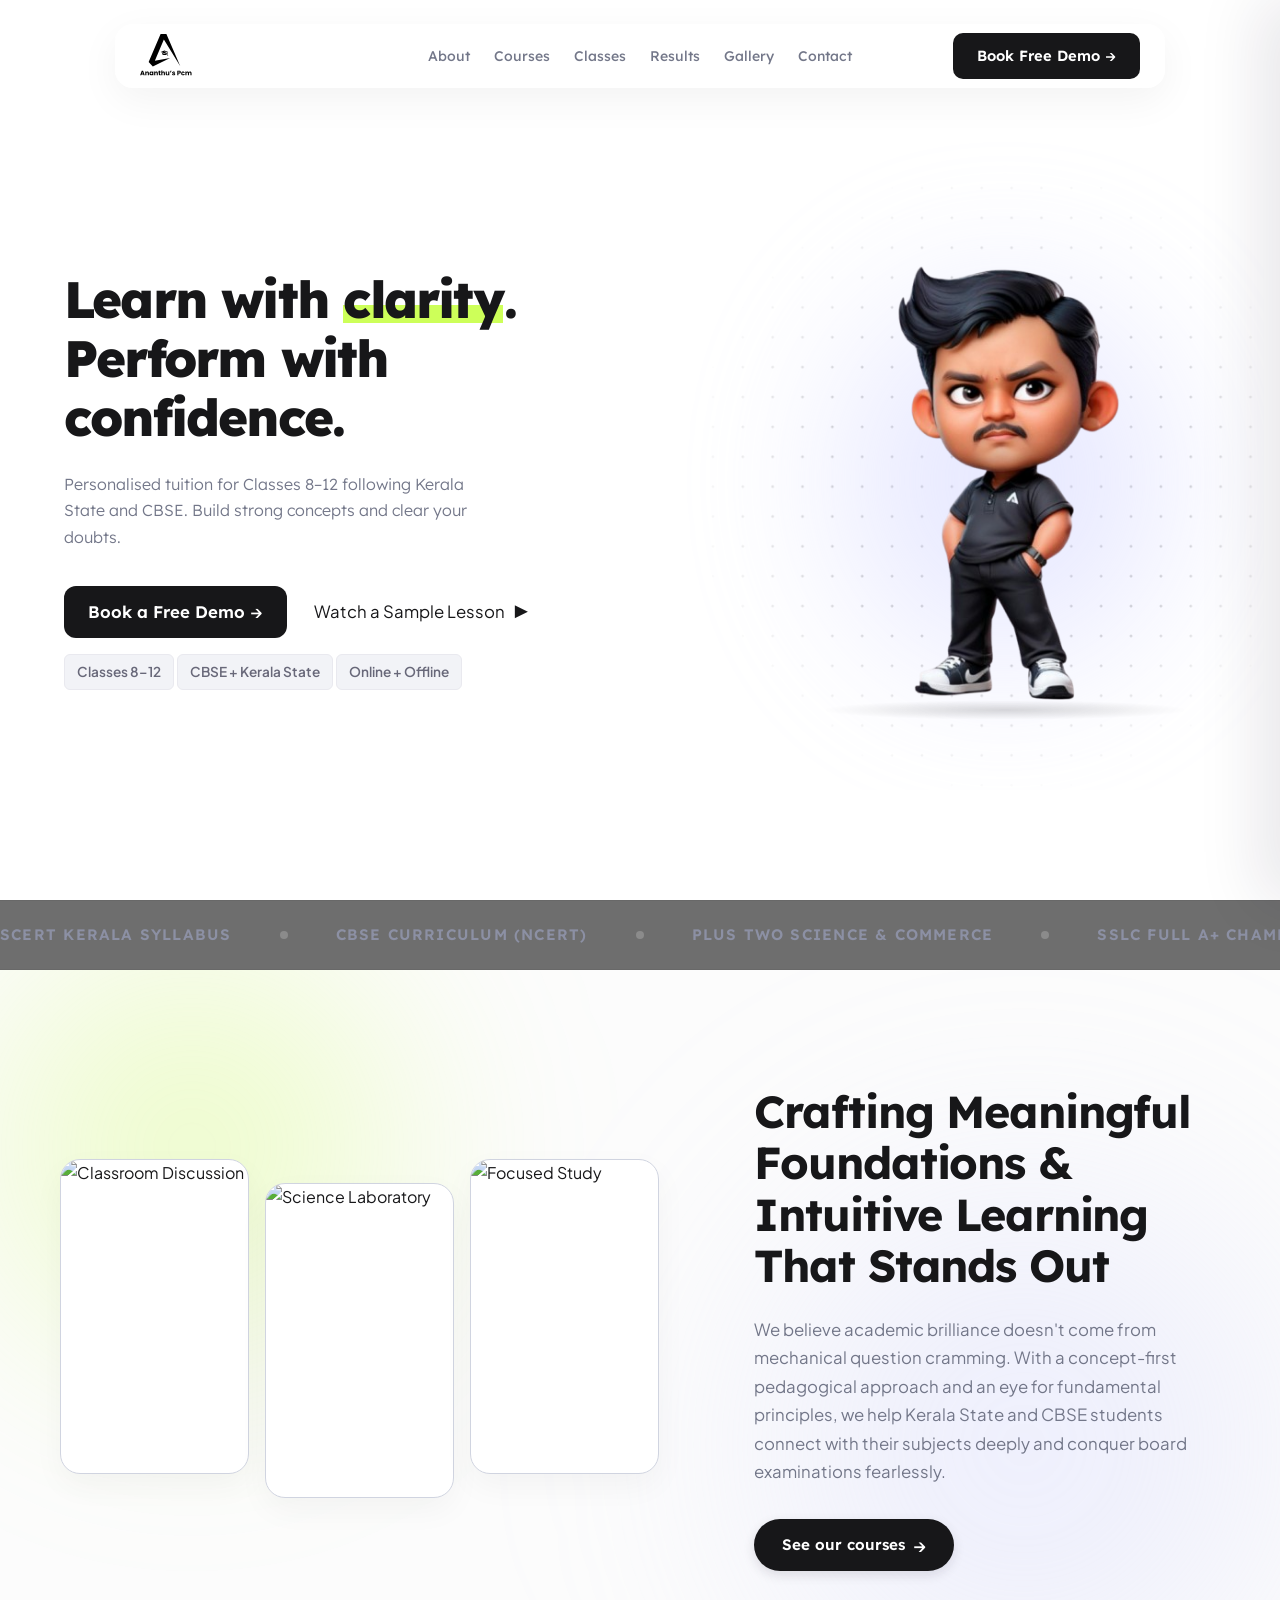
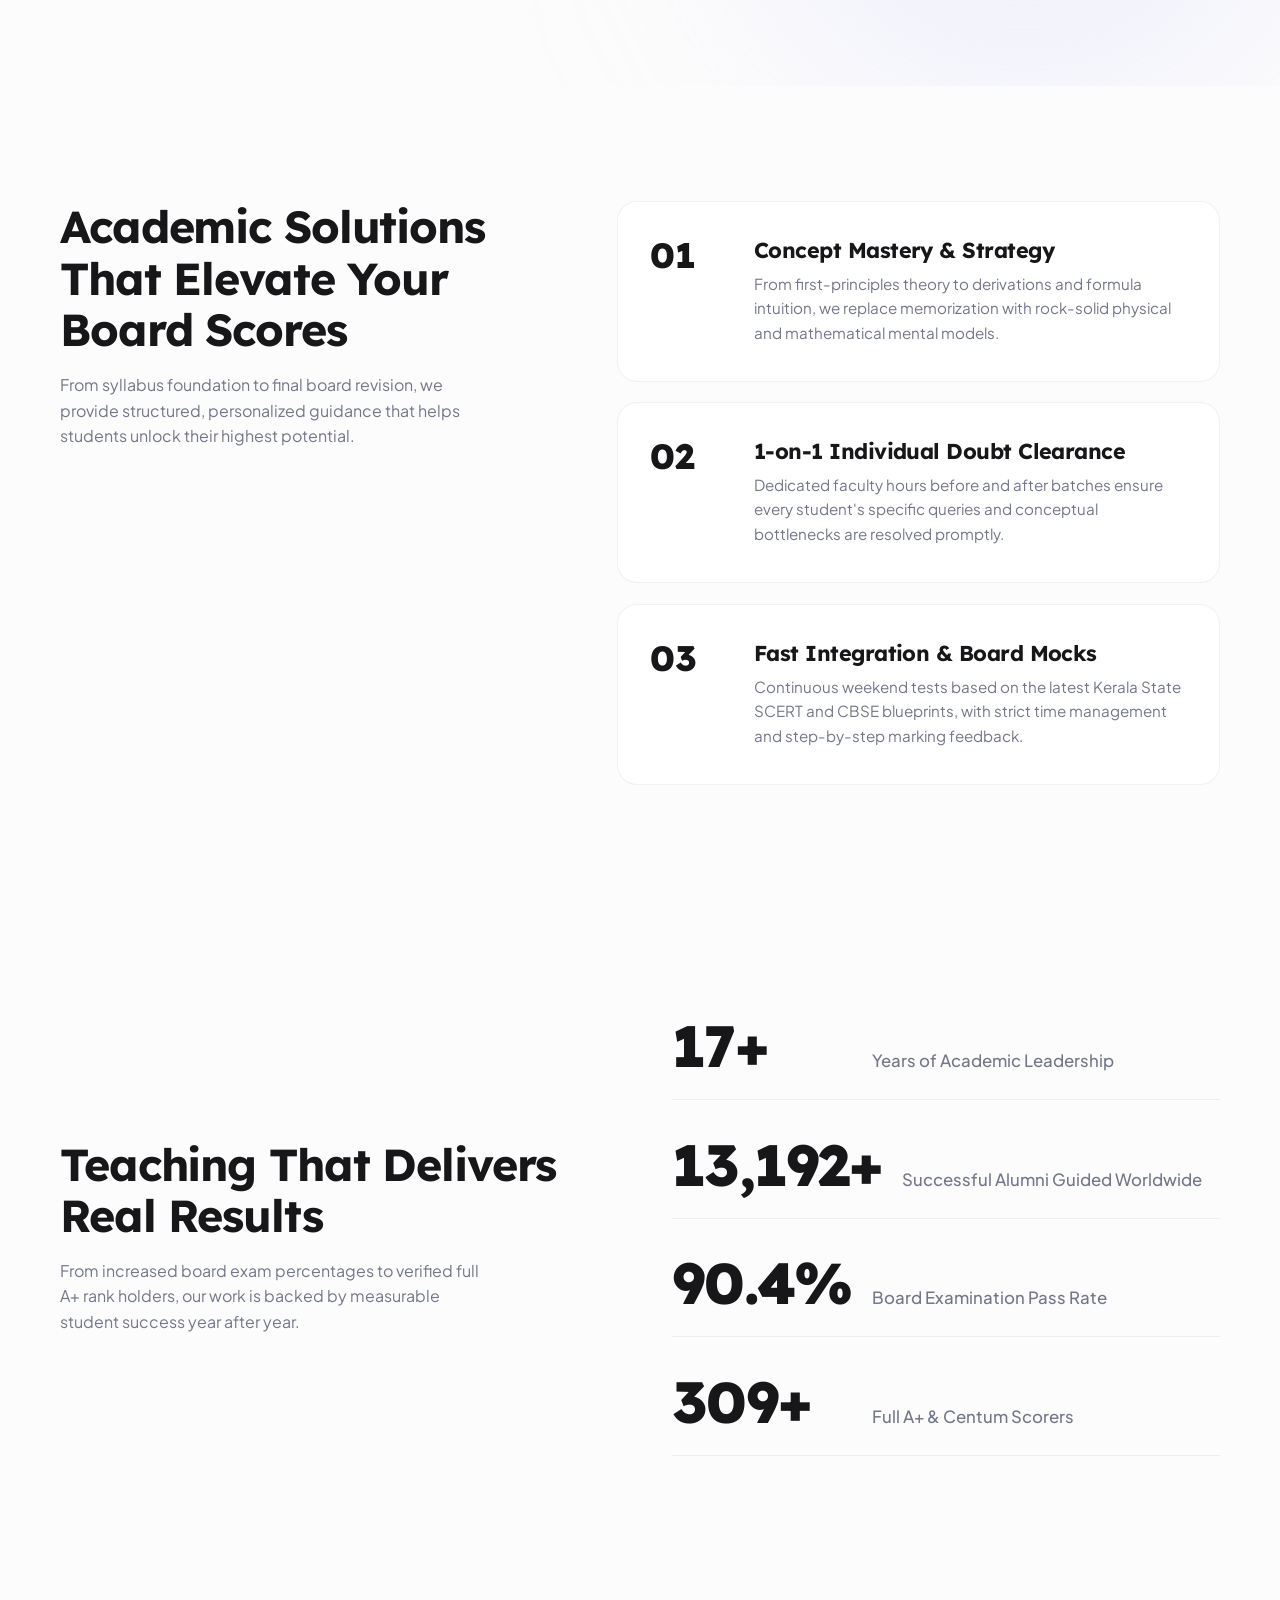
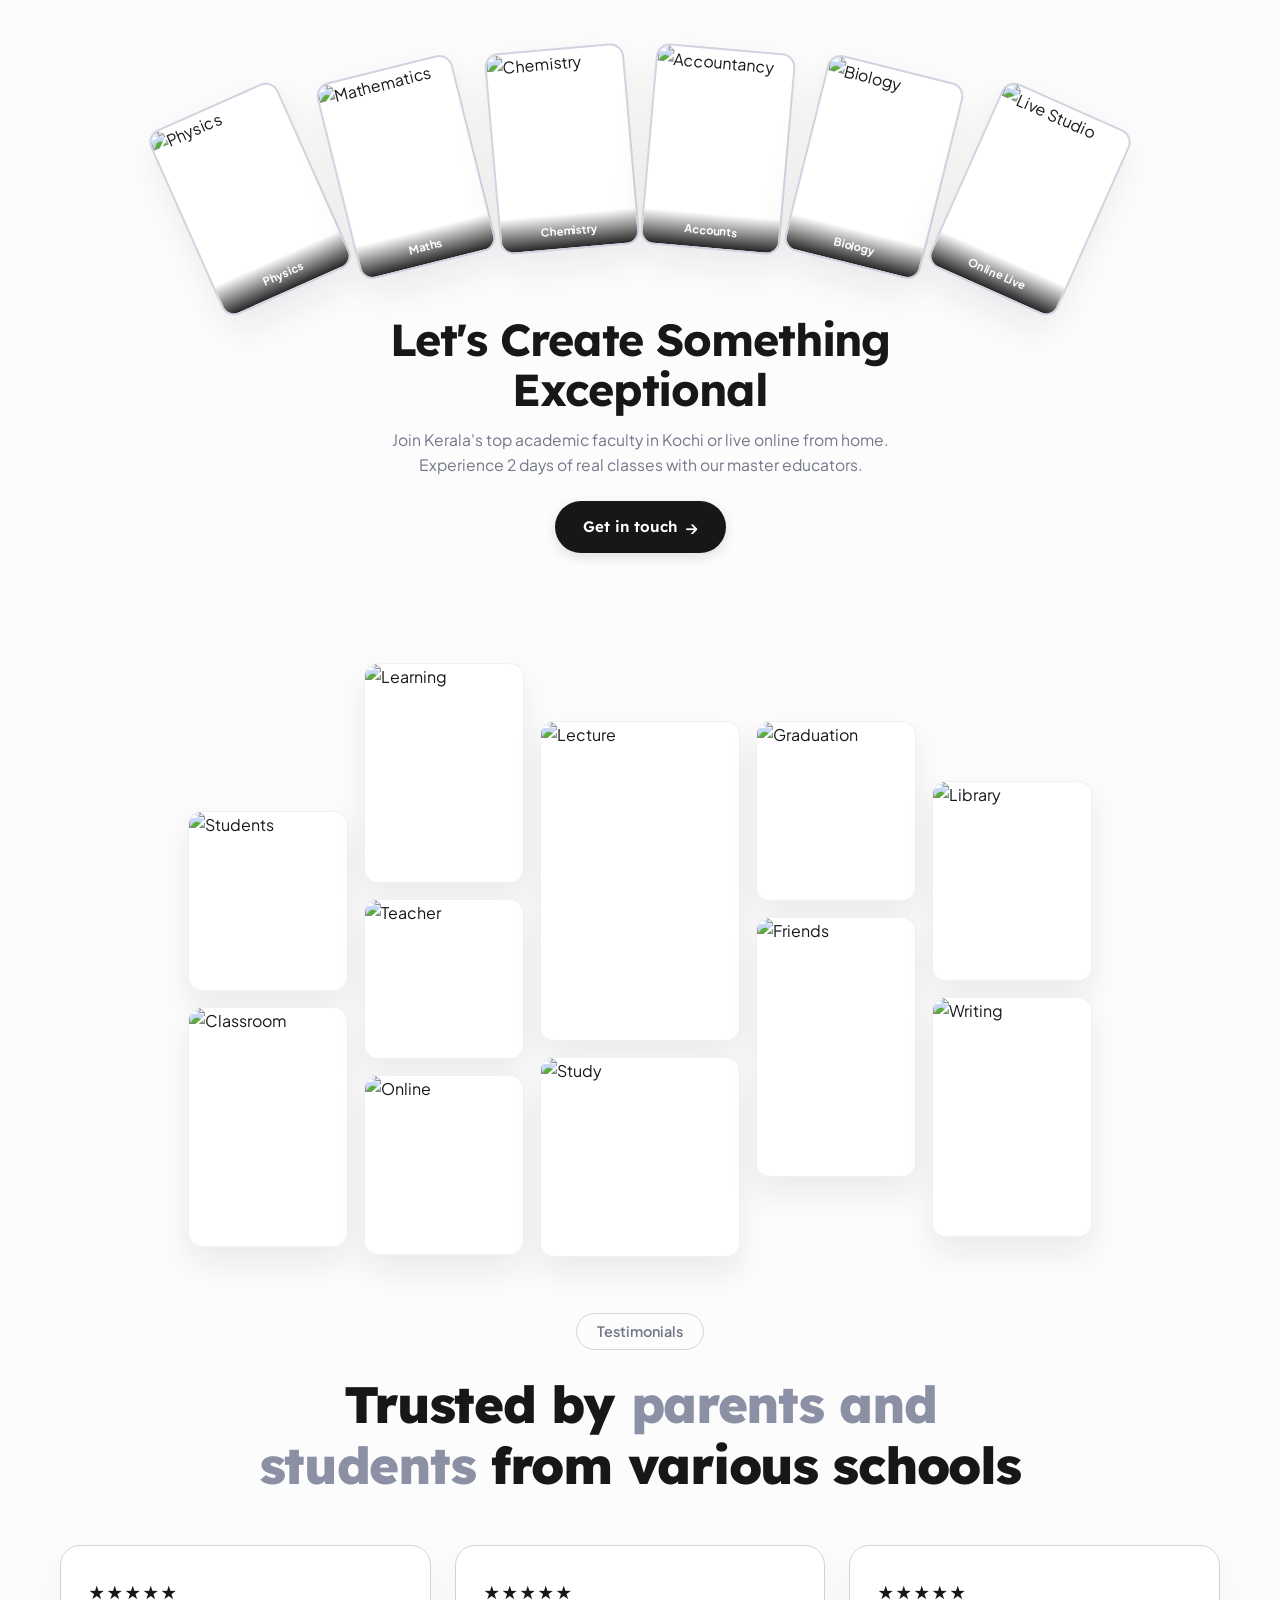
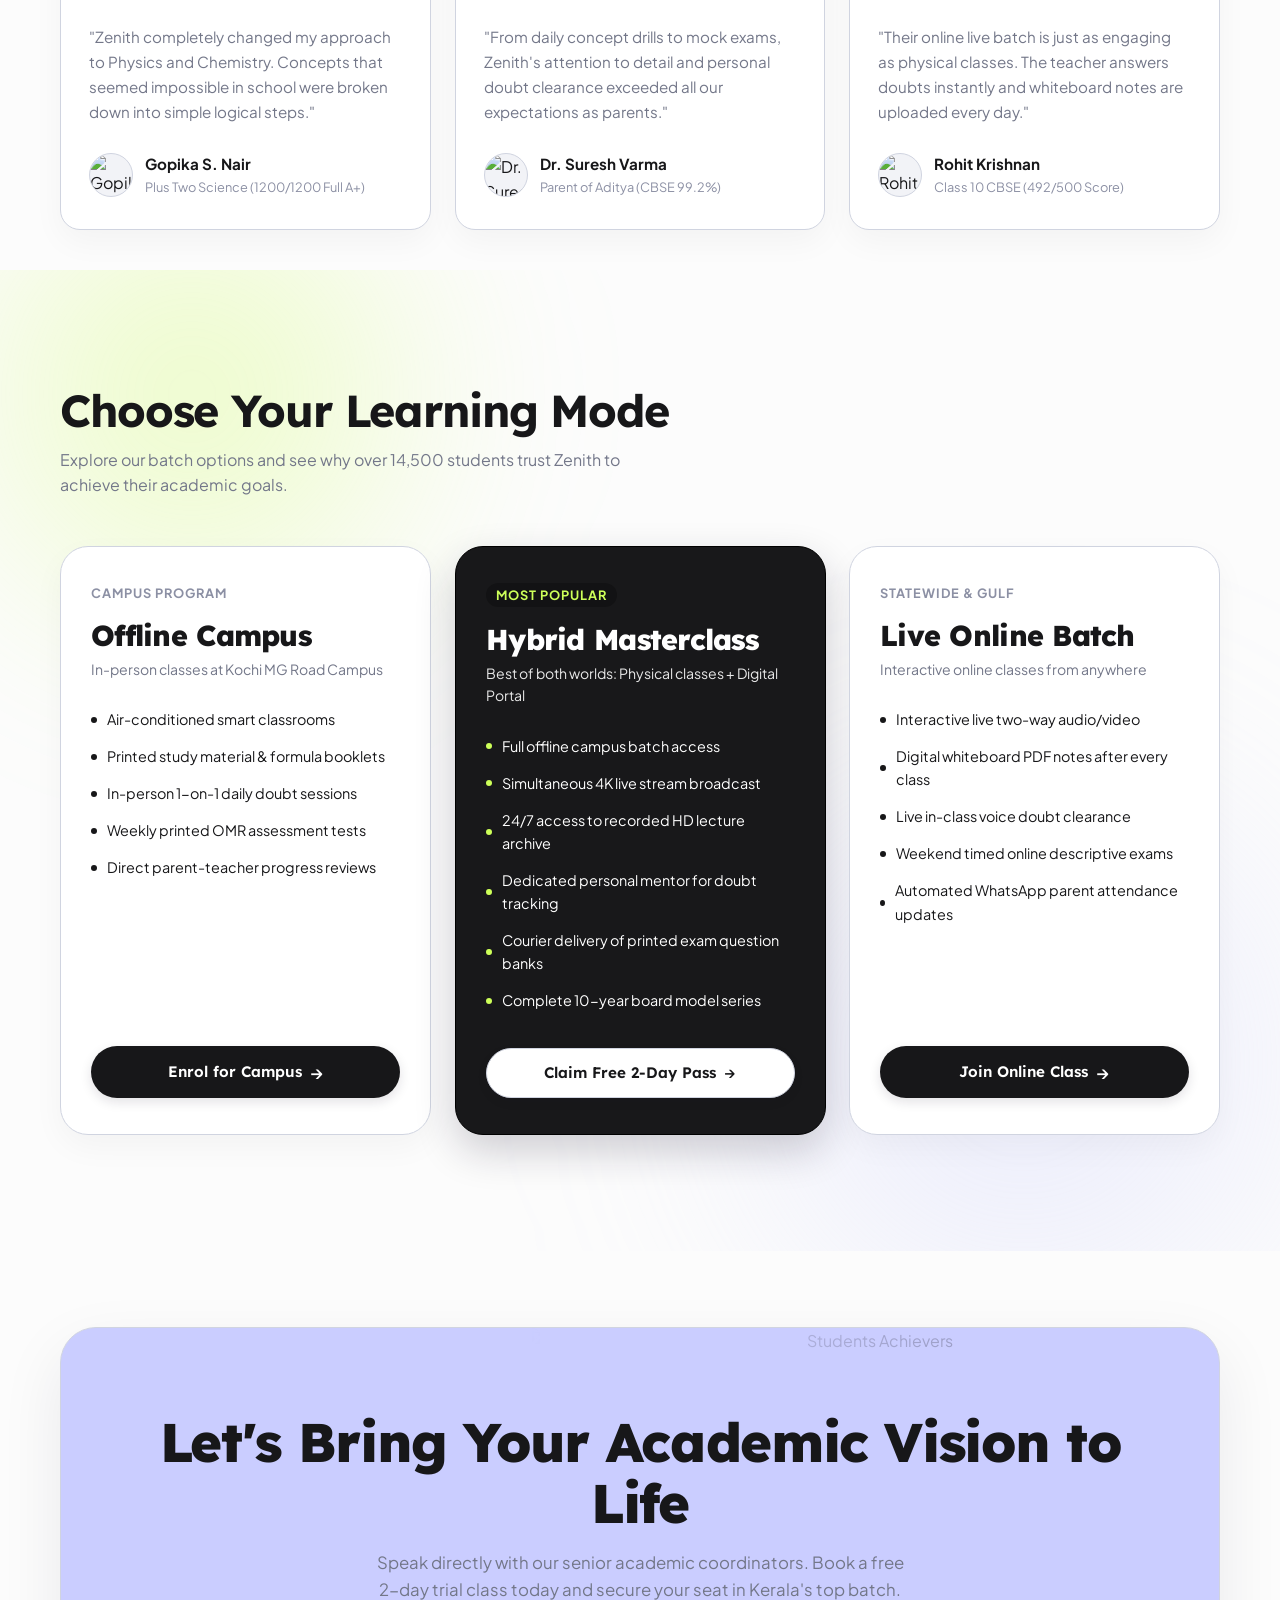
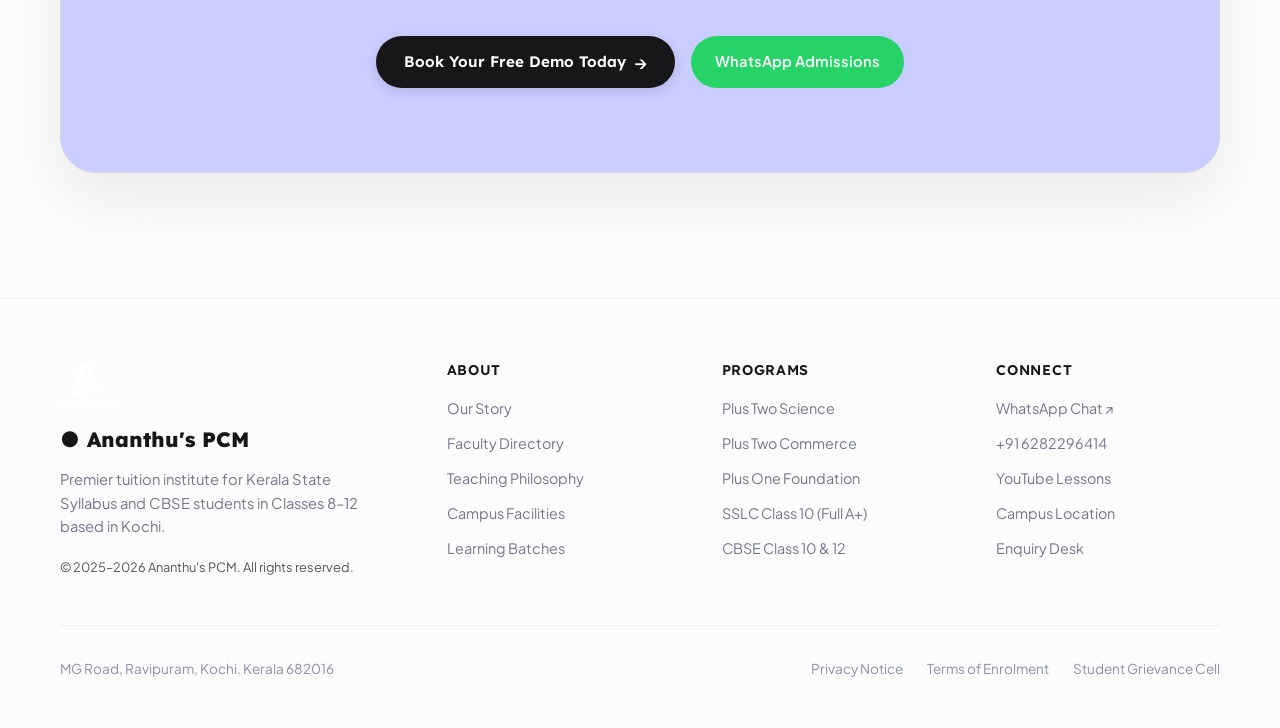
==== commit efefb020: "feat: add 3D character integration module and enhance preloader with canvas particles" ====
--- a/index.html
+++ b/index.html
@@ -18,21 +18,117 @@
 
 <body>
 
-  <!-- Preloader -->
-  <div id="preloader"
-    style="position: fixed; inset: 0; background-color: #FCFCFC; z-index: 9999; display: flex; align-items: center; justify-content: center; transition: opacity 0.6s ease-in-out, visibility 0.6s;">
-    <div class="loader-content"
-      style="display: flex; flex-direction: column; align-items: center; gap: 12px; width: 200px;">
-      <div style="font-family: 'Lexend', sans-serif; font-size: 3rem; font-weight: 700; color: #171719;">A</div>
-      <div style="width: 100%; height: 2px; background: rgba(0,0,0,0.1); border-radius: 2px; overflow: hidden;">
-        <div id="loader-progress-bar" style="width: 0%; height: 100%; background: #171719; transition: width 0.2s;">
-        </div>
-      </div>
-      <div id="loader-progress"
-        style="font-family: 'Lexend', sans-serif; font-size: 0.9rem; font-weight: 500; color: #737789; letter-spacing: 1px;">
-        0%</div>
+  <!-- Premium Preloader -->
+  <style>
+    @keyframes loader-pulse {
+      0%, 100% { opacity: 1; transform: scale(1); }
+      50% { opacity: 0.5; transform: scale(0.95); }
+    }
+    @keyframes loader-slide {
+      0% { transform: translateX(-100%); }
+      100% { transform: translateX(100%); }
+    }
+    .premium-loader-wrapper {
+      position: fixed; inset: 0; background: var(--color-canvas); z-index: 99999; display: flex; align-items: center; justify-content: center; transition: opacity 0.8s cubic-bezier(0.16, 1, 0.3, 1), visibility 0.8s;
+    }
+    .premium-loader-content {
+      display: flex; flex-direction: column; align-items: center; gap: 32px; width: 240px;
+    }
+    .premium-loader-logo {
+      height: 64px; animation: loader-pulse 2s cubic-bezier(0.4, 0, 0.6, 1) infinite;
+    }
+    .premium-loader-bar-bg {
+      width: 100%; height: 3px; background: rgba(0,0,0,0.05); border-radius: 4px; overflow: hidden; position: relative;
+    }
+    .premium-loader-bar-fill {
+      position: absolute; top: 0; left: 0; height: 100%; background: linear-gradient(90deg, var(--color-brand-primary), #A67CFF, var(--color-brand-primary)); background-size: 200% 100%; width: 0%; transition: width 0.3s ease-out; border-radius: 4px;
+    }
+    .premium-loader-bar-glow {
+      position: absolute; top: 0; left: 0; right: 0; bottom: 0; background: linear-gradient(90deg, transparent, rgba(255,255,255,0.8), transparent); animation: loader-slide 1.5s infinite;
+    }
+    .premium-loader-text {
+      font-family: var(--font-display); font-size: 0.85rem; font-weight: 600; color: var(--color-text-secondary); letter-spacing: 2px; text-transform: uppercase;
+    }
+  </style>
+  <div id="preloader" class="premium-loader-wrapper">
+    <canvas id="loader-particles" style="position: absolute; inset: 0; z-index: -1; width: 100%; height: 100%; pointer-events: none;"></canvas>
+    <div class="premium-loader-content">
+      <img src="logo.svg" alt="Ananthu's PCM" class="premium-loader-logo" />
+      <div style="width: 100%;">
+        <div class="premium-loader-bar-bg">
+          <div id="loader-progress-bar" class="premium-loader-bar-fill">
+            <div class="premium-loader-bar-glow"></div>
+          </div>
+        </div>
+        <div style="display: flex; justify-content: space-between; margin-top: 12px;">
+          <div class="premium-loader-text">Loading</div>
+          <div id="loader-progress" class="premium-loader-text" style="color: var(--color-text-primary);">0%</div>
+        </div>
+      </div>
     </div>
   </div>
+  <script>
+    (function() {
+      const canvas = document.getElementById('loader-particles');
+      const ctx = canvas.getContext('2d');
+      let width, height;
+      const dots = [];
+      
+      function resize() {
+        width = canvas.width = window.innerWidth;
+        height = canvas.height = window.innerHeight;
+      }
+      window.addEventListener('resize', resize);
+      resize();
+
+      for (let i = 0; i < 50; i++) {
+        dots.push({
+          x: Math.random() * width,
+          y: Math.random() * height,
+          vx: (Math.random() - 0.5) * 0.4,
+          vy: (Math.random() - 0.5) * 0.4,
+          radius: Math.random() * 2 + 1,
+          opacity: Math.random() * 0.4 + 0.1
+        });
+      }
+
+      let animationId;
+      function draw() {
+        ctx.clearRect(0, 0, width, height);
+        // Use lavender accent color for the dots
+        ctx.fillStyle = '#A67CFF'; 
+        
+        dots.forEach(dot => {
+          dot.x += dot.vx;
+          dot.y += dot.vy;
+          
+          if (dot.x < 0) dot.x = width;
+          if (dot.x > width) dot.x = 0;
+          if (dot.y < 0) dot.y = height;
+          if (dot.y > height) dot.y = 0;
+
+          ctx.beginPath();
+          ctx.arc(dot.x, dot.y, dot.radius, 0, Math.PI * 2);
+          ctx.globalAlpha = dot.opacity;
+          ctx.fill();
+        });
+        
+        animationId = requestAnimationFrame(draw);
+      }
+      draw();
+
+      const preloader = document.getElementById('preloader');
+      const observer = new MutationObserver((mutations) => {
+        mutations.forEach((mutation) => {
+          if (preloader.style.opacity === '0' || preloader.classList.contains('loaded')) {
+            cancelAnimationFrame(animationId);
+            observer.disconnect();
+          }
+        });
+      });
+      observer.observe(preloader, { attributes: true, attributeFilter: ['style', 'class'] });
+    })();
+  </script>
 
   <!-- Interactive Background Canvas moved to hero-illus -->
 
@@ -133,10 +229,11 @@
             <!-- Right Column: Character + Lesson -->
             <div class="hero-experience-col">
               
-              <!-- Character (Poster Fallback) -->
-              <div class="hero-character-wrap" id="hero-illus">
+              <!-- Character (Poster Fallback & 3D Integration) -->
+              <div class="hero-character-wrap" id="hero-illus" style="position: relative;">
                 <canvas id="interactiveCanvas"></canvas>
                 <img src="image.png" alt="Friendly Tutor" class="character-poster" id="characterPoster" />
+                <div id="character-3d-canvas" style="position: absolute; inset: 0; z-index: 3; pointer-events: none;"></div>
                 <div class="character-shadow"></div>
               </div>
 
@@ -749,13 +846,11 @@
   </div>
 
   <!-- Scripts -->
-  <script src="https://cdnjs.cloudflare.com/ajax/libs/three.js/r134/three.min.js"></script>
-  <script src="https://cdn.jsdelivr.net/npm/three@0.134.0/examples/js/loaders/GLTFLoader.js"></script>
   <script src="https://cdnjs.cloudflare.com/ajax/libs/gsap/3.12.2/gsap.min.js"></script>
   <script src="https://cdnjs.cloudflare.com/ajax/libs/gsap/3.12.2/ScrollTrigger.min.js"></script>
   <script src="js/data.js"></script>
   <script src="js/canvas-bg.js"></script>
-  <script src="js/hero-3d-character.js"></script>
+  <script type="module" src="js/hero-3d-character.js"></script>
   <script src="js/main.js"></script>
   <script src="js/forms.js"></script>
 
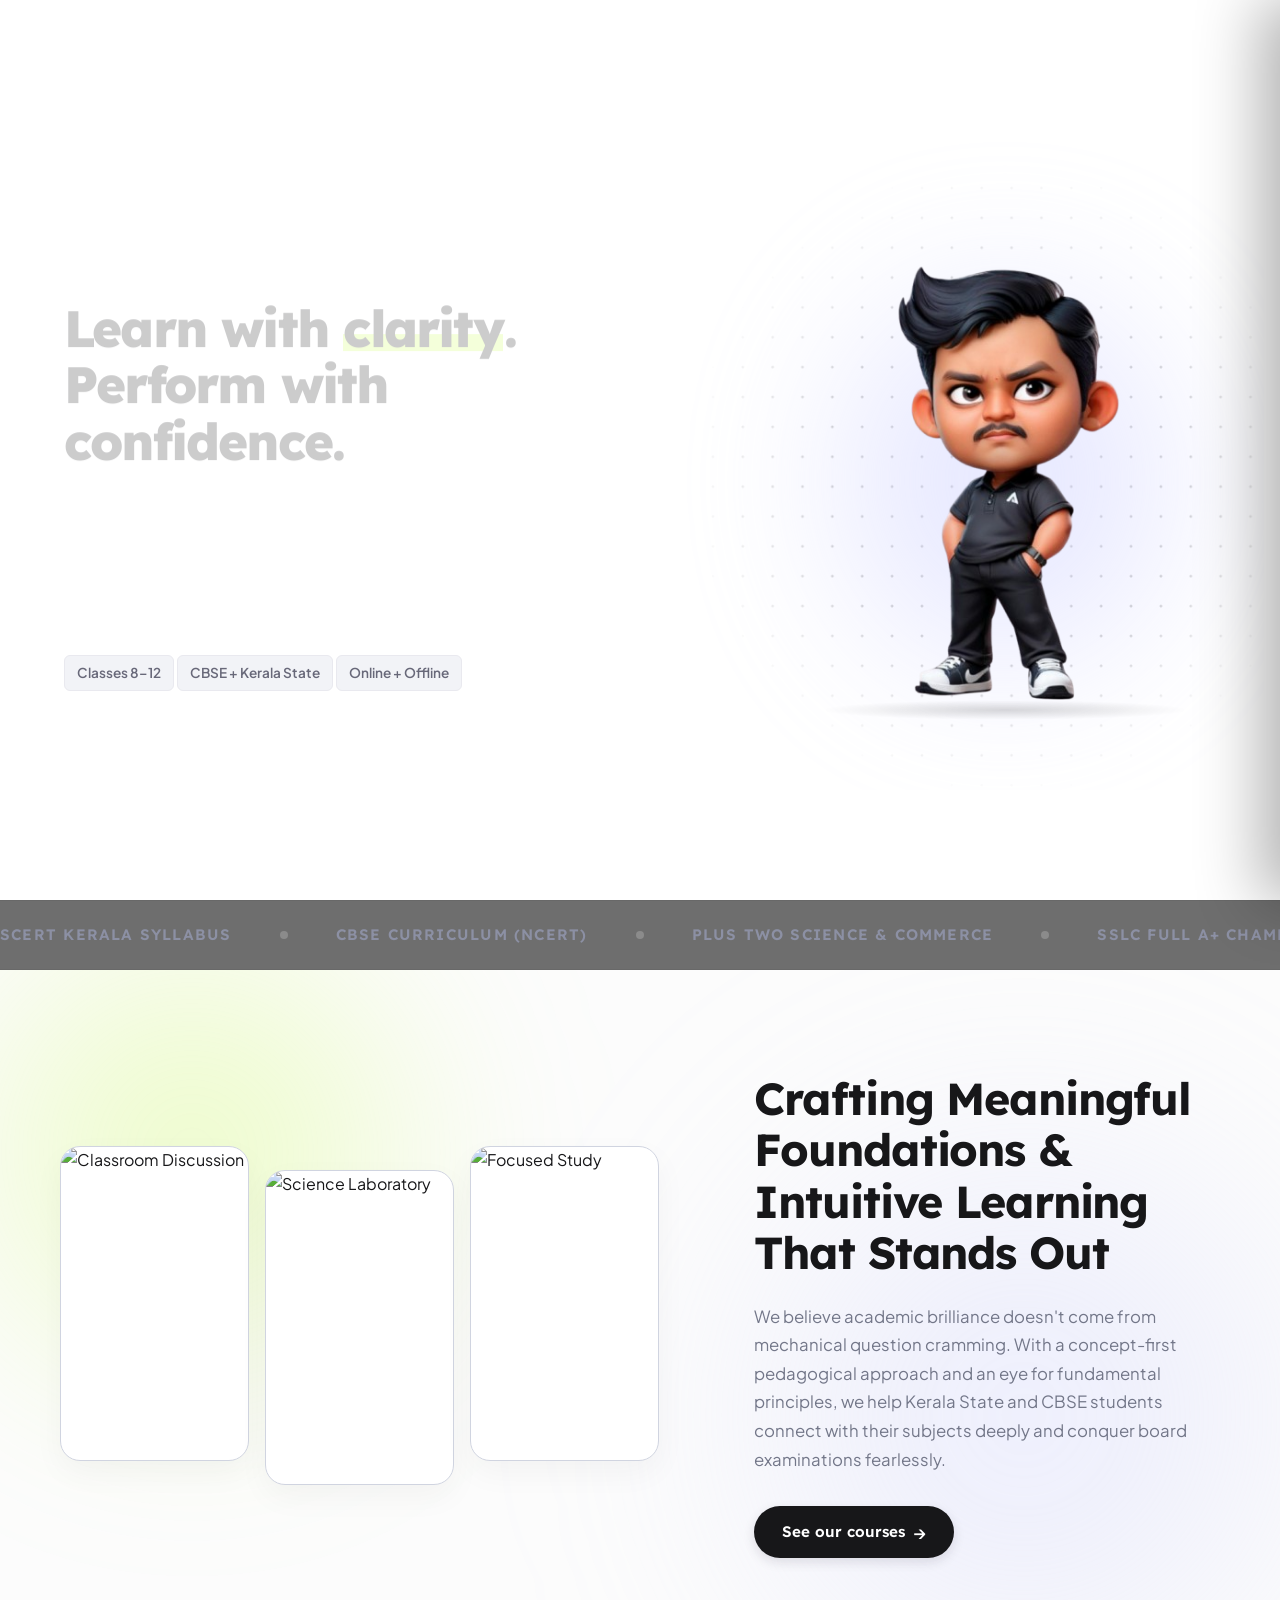
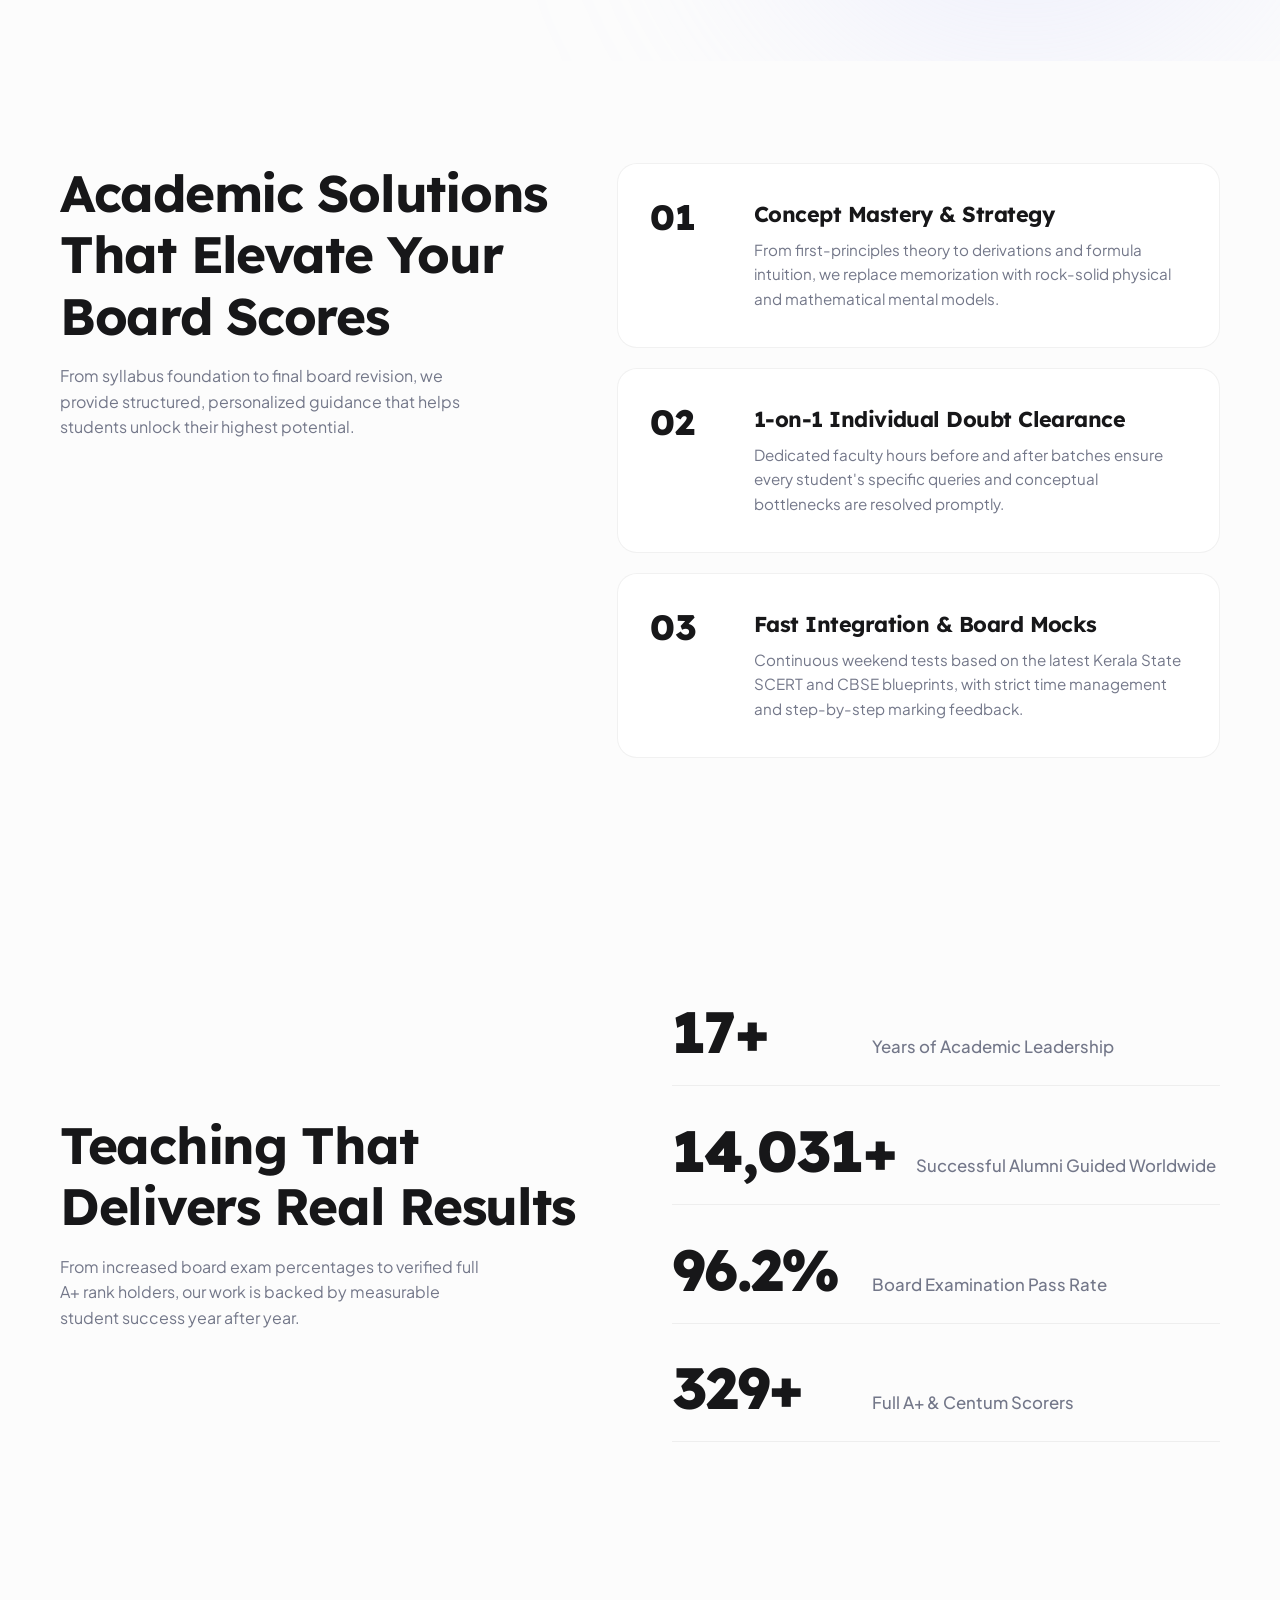
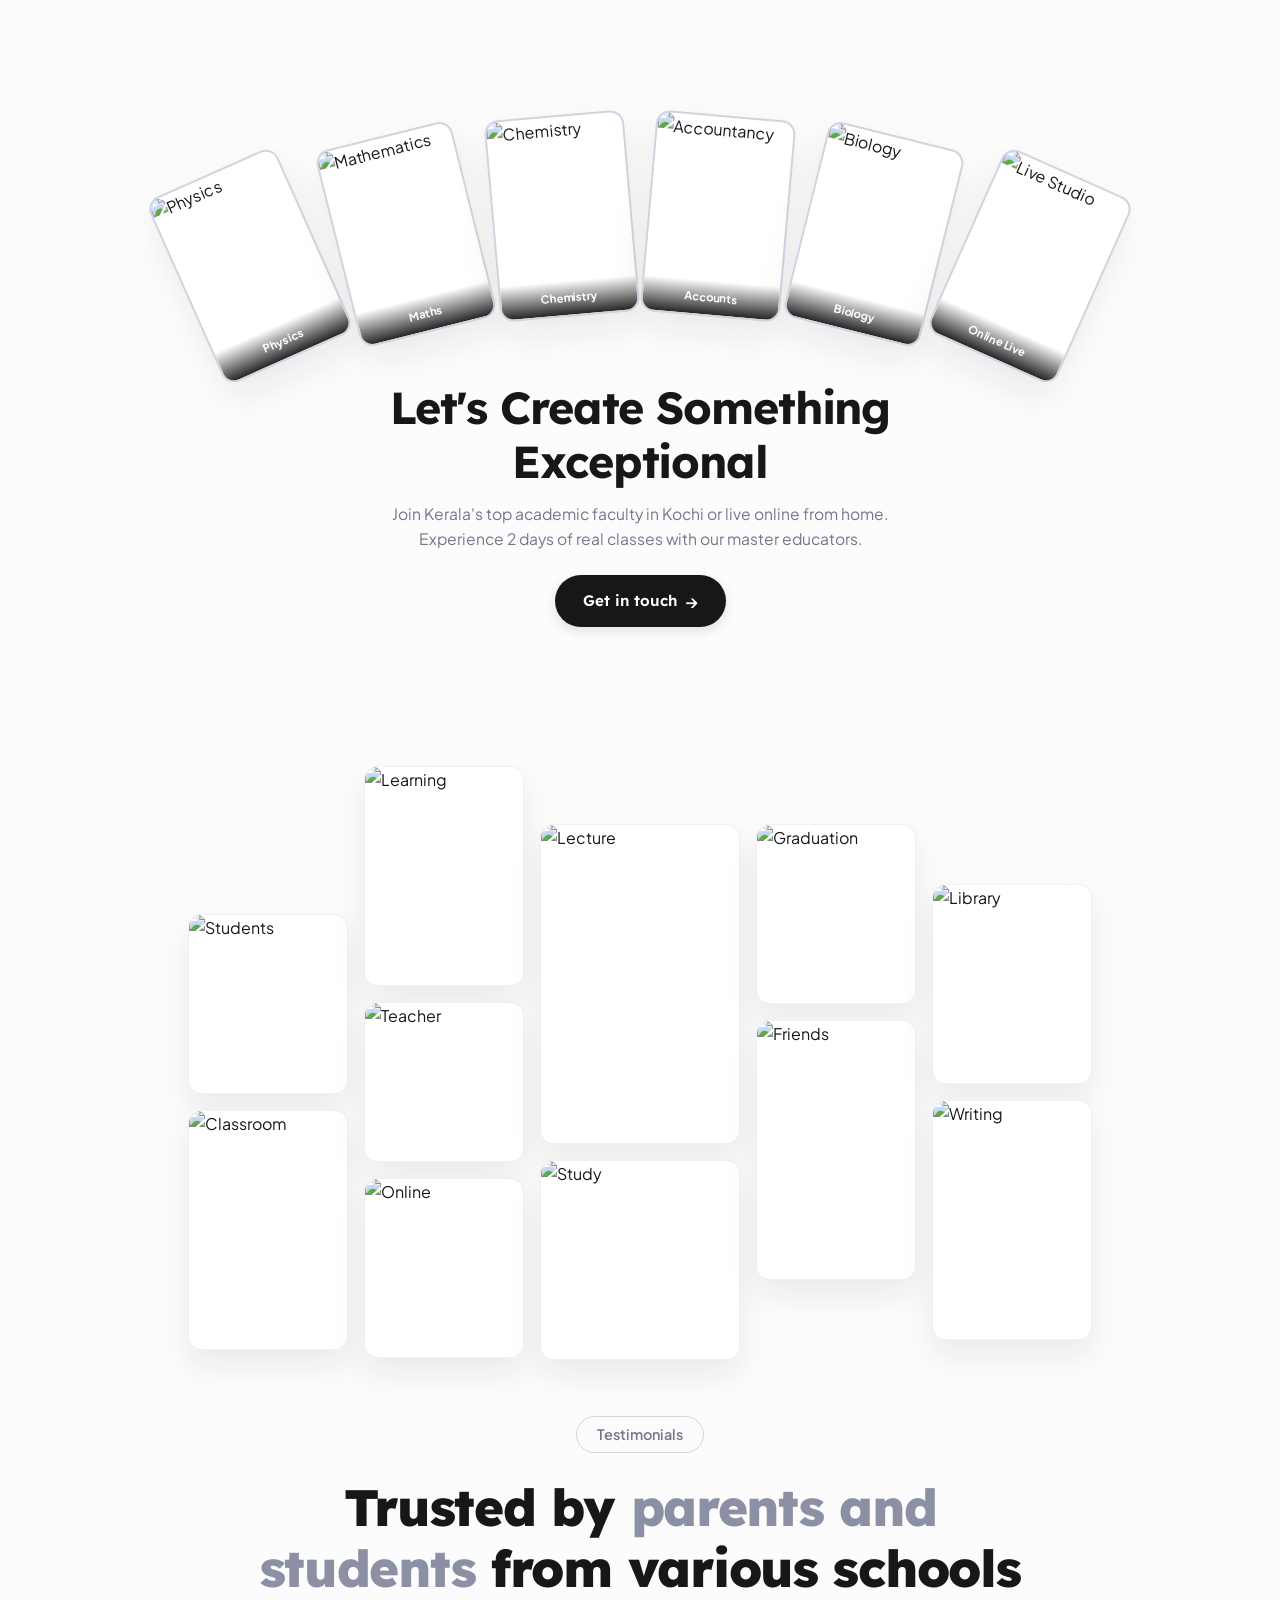
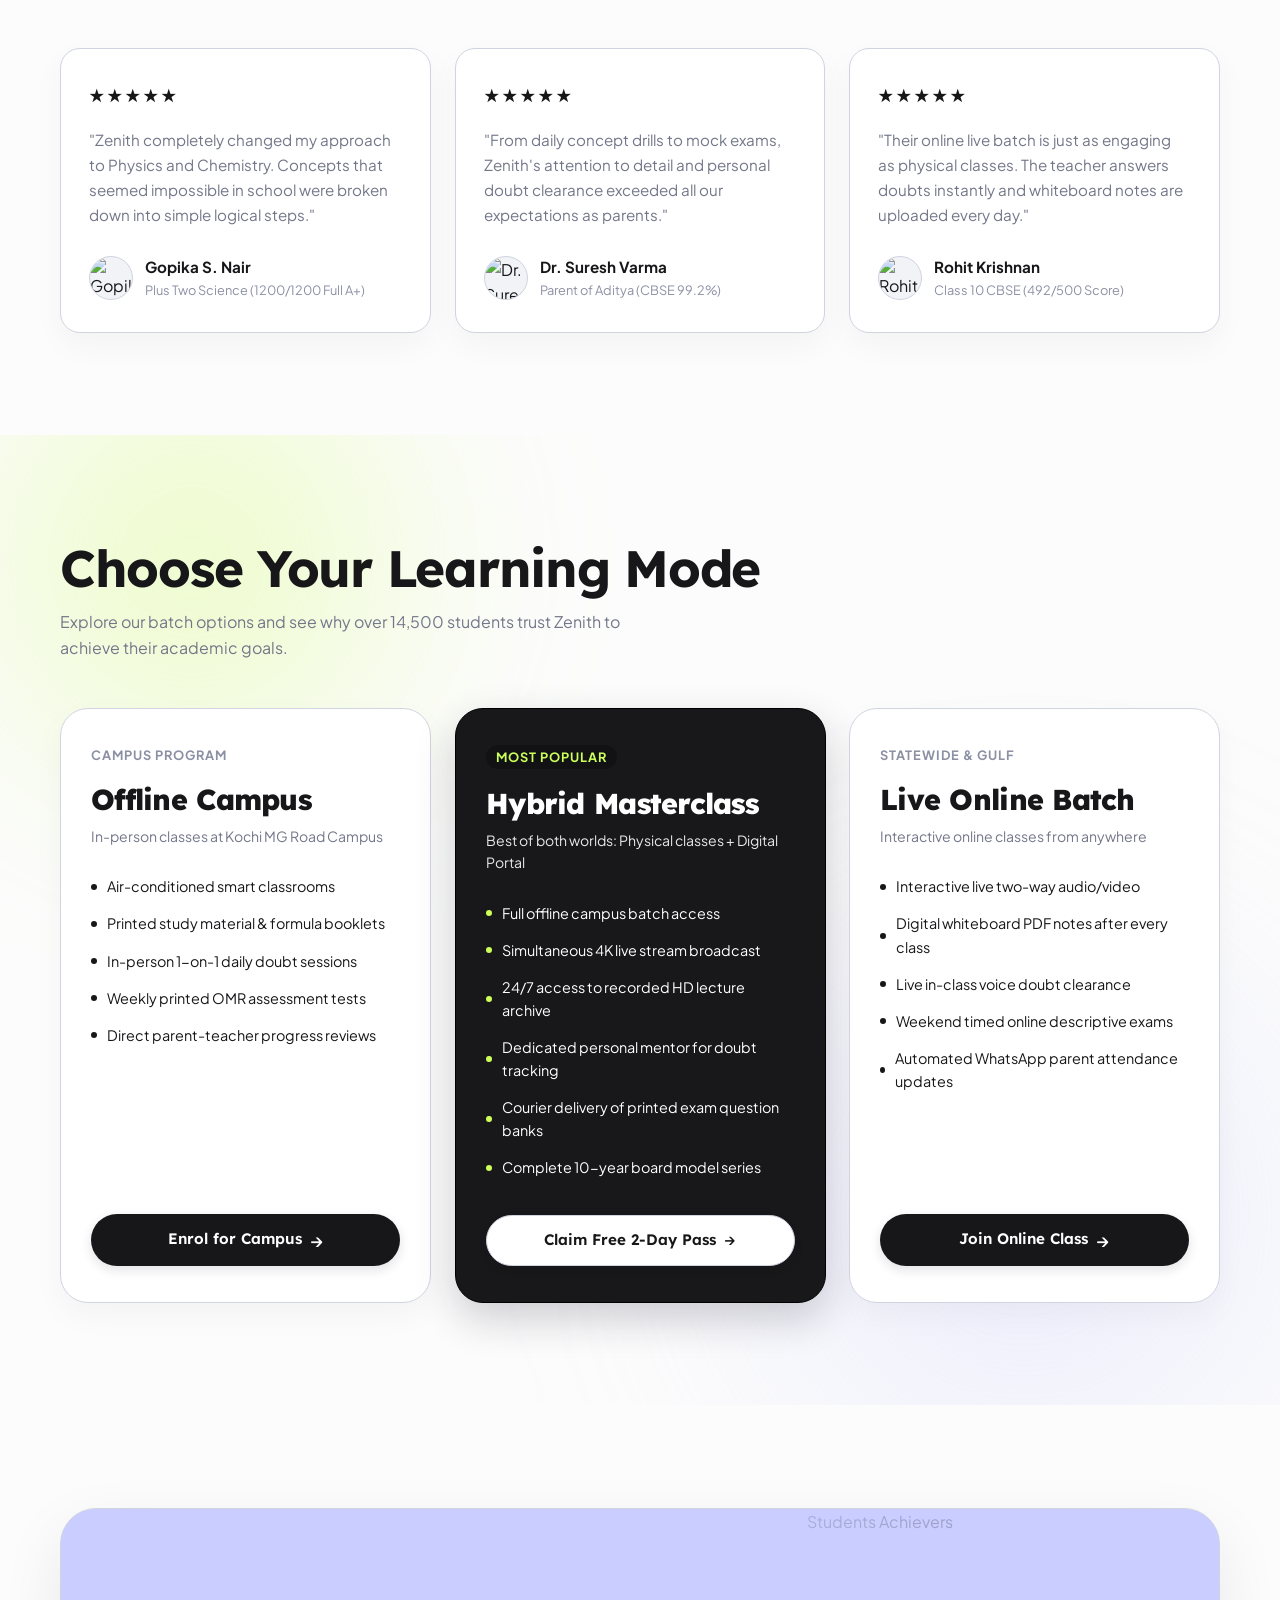
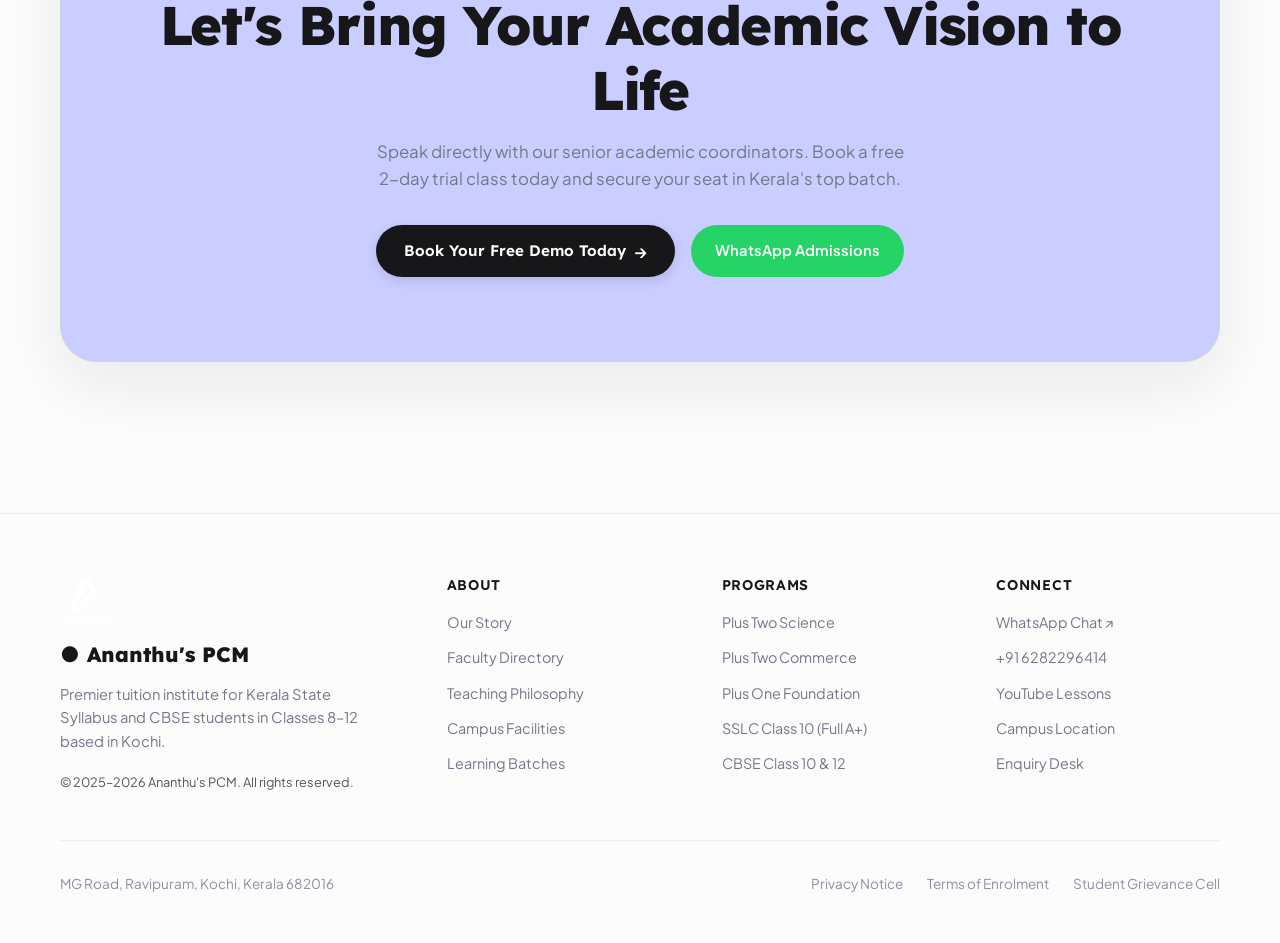
==== commit bf0f0414: "feat: add responsive layout styles, interactive canvas background, and structured mobile menu toggle" ====
--- a/index.html
+++ b/index.html
@@ -153,7 +153,9 @@
           Book Free Demo &rarr;
         </button>
         <button class="nav-mobile-toggle" aria-label="Open mobile menu">
-          &#9776;
+          <span></span>
+          <span></span>
+          <span></span>
         </button>
       </div>
     </header>
--- a/css/components.css
+++ b/css/components.css
@@ -109,16 +109,46 @@
 
 /* Mobile Toggle inside Pill */
 .nav-mobile-toggle {
-  display: none;
-  width: 36px;
-  height: 36px;
+  display: none; /* Changed to flex in responsive.css */
+  width: 40px;
+  height: 40px;
   border-radius: 50%;
+  background: rgba(255, 255, 255, 0.8);
+  border: 1px solid rgba(0, 0, 0, 0.08);
+  align-items: center;
+  justify-content: center;
+  flex-direction: column;
+  gap: 4px;
+  cursor: pointer;
+  transition: all 0.3s ease;
+  padding: 0;
+}
+
+.nav-mobile-toggle:hover {
   background: var(--color-canvas-subtle);
-  border: 1px solid var(--color-border-medium);
-  align-items: center;
-  justify-content: center;
-  color: var(--color-text-primary);
-  font-size: 1.1rem;
+  box-shadow: 0 4px 12px rgba(0, 0, 0, 0.05);
+}
+
+.nav-mobile-toggle span {
+  display: block;
+  width: 18px;
+  height: 2px;
+  background-color: var(--color-text-primary);
+  border-radius: 2px;
+  transition: all 0.3s cubic-bezier(0.25, 1, 0.5, 1);
+  transform-origin: center;
+}
+
+.nav-mobile-toggle.active span:nth-child(1) {
+  transform: translateY(6px) rotate(45deg);
+}
+
+.nav-mobile-toggle.active span:nth-child(2) {
+  opacity: 0;
+}
+
+.nav-mobile-toggle.active span:nth-child(3) {
+  transform: translateY(-6px) rotate(-45deg);
 }
 
 /* Mobile Drawer Overlay */
@@ -127,17 +157,20 @@
   top: 0;
   right: 0;
   width: 100%;
-  max-width: 340px;
+  max-width: 380px;
   height: 100vh;
-  background: #FFFFFF;
-  border-left: 1px solid var(--color-border-subtle);
-  padding: 28px;
+  background: rgba(25, 20, 45, 0.95);
+  backdrop-filter: blur(20px);
+  -webkit-backdrop-filter: blur(20px);
+  border-left: 1px solid rgba(255, 255, 255, 0.1);
+  padding: 40px 32px;
   display: flex;
   flex-direction: column;
   z-index: 2000;
   transform: translateX(100%);
-  transition: transform 0.3s cubic-bezier(0.2, 0.8, 0.2, 1);
-  box-shadow: -20px 0 60px rgba(25, 20, 45, 0.1);
+  transition: transform 0.5s cubic-bezier(0.16, 1, 0.3, 1);
+  box-shadow: -20px 0 60px rgba(0, 0, 0, 0.3);
+  overflow-y: auto;
 }
 
 .mobile-drawer.open {
@@ -147,12 +180,13 @@
 .drawer-backdrop {
   position: fixed;
   inset: 0;
-  background: rgba(25, 20, 45, 0.4);
-  backdrop-filter: blur(6px);
+  background: rgba(0, 0, 0, 0.4);
+  backdrop-filter: blur(4px);
+  -webkit-backdrop-filter: blur(4px);
   z-index: 1999;
   opacity: 0;
   pointer-events: none;
-  transition: opacity 0.3s ease;
+  transition: opacity 0.5s ease;
 }
 
 .drawer-backdrop.open {
@@ -164,38 +198,90 @@
   display: flex;
   align-items: center;
   justify-content: space-between;
-  margin-bottom: 32px;
-  padding-bottom: 16px;
-  border-bottom: 1px solid var(--color-border-subtle);
+  margin-bottom: 40px;
+  padding-bottom: 20px;
+  border-bottom: 1px solid rgba(255, 255, 255, 0.1);
+}
+
+.drawer-header .nav-brand {
+  color: #FFFFFF;
+}
+.drawer-header .nav-brand-logo {
+  filter: brightness(0) invert(1);
 }
 
 .drawer-close-btn {
-  width: 36px;
-  height: 36px;
+  width: 40px;
+  height: 40px;
   display: flex;
   align-items: center;
   justify-content: center;
   border-radius: 50%;
-  background: rgba(255, 255, 255, 0.08);
+  background: rgba(255, 255, 255, 0.1);
   color: #FFFFFF;
+  font-size: 1.5rem;
+  transition: all 0.3s ease;
+  cursor: pointer;
+  border: none;
+}
+
+.drawer-close-btn:hover {
+  background: rgba(255, 255, 255, 0.2);
+  transform: rotate(90deg);
+}
+
+.mobile-nav-list {
+  display: flex;
+  flex-direction: column;
+  gap: 8px;
+}
+
+.mobile-nav-link {
+  font-size: 1.4rem;
+  font-family: var(--font-display);
+  font-weight: 600;
+  color: rgba(255, 255, 255, 0.7);
+  display: flex;
+  align-items: center;
+  justify-content: space-between;
+  padding: 12px 0;
+  border-bottom: 1px solid rgba(255, 255, 255, 0.05);
+  transition: all 0.3s ease;
+  opacity: 0;
+  transform: translateY(20px);
+}
+
+.mobile-drawer.open .mobile-nav-link {
+  opacity: 1;
+  transform: translateY(0);
+}
+
+/* Staggered animation delays for up to 8 links */
+.mobile-drawer.open .mobile-nav-link:nth-child(1) { transition-delay: 0.1s; }
+.mobile-drawer.open .mobile-nav-link:nth-child(2) { transition-delay: 0.15s; }
+.mobile-drawer.open .mobile-nav-link:nth-child(3) { transition-delay: 0.2s; }
+.mobile-drawer.open .mobile-nav-link:nth-child(4) { transition-delay: 0.25s; }
+.mobile-drawer.open .mobile-nav-link:nth-child(5) { transition-delay: 0.3s; }
+.mobile-drawer.open .mobile-nav-link:nth-child(6) { transition-delay: 0.35s; }
+.mobile-drawer.open .mobile-nav-link:nth-child(7) { transition-delay: 0.4s; }
+.mobile-drawer.open .mobile-nav-link:nth-child(8) { transition-delay: 0.45s; }
+
+.mobile-nav-link:hover {
+  color: #FFFFFF;
+  padding-left: 12px;
+}
+
+.mobile-nav-link span {
   font-size: 1.2rem;
-}
-
-.mobile-nav-list {
-  display: flex;
-  flex-direction: column;
-  gap: 16px;
-}
-
-.mobile-nav-link {
-  font-size: 1.25rem;
-  font-weight: 600;
-  color: #FFFFFF;
-  display: flex;
-  align-items: center;
-  justify-content: space-between;
-  padding-block: 8px;
-  border-bottom: 1px solid rgba(255, 255, 255, 0.05);
+  opacity: 0;
+  transform: translateX(-10px);
+  transition: all 0.3s ease;
+  color: var(--color-brand-primary);
+}
+
+.mobile-nav-link:hover span {
+  opacity: 1;
+  transform: translateX(0);
 }
 
 /* --------------------------------------------------------------------------
--- a/css/responsive.css
+++ b/css/responsive.css
@@ -1,6 +1,21 @@
 /* ==========================================================================
    ZENITH ACADEMY - RESPONSIVE STYLES (REFERENCE UI)
    ========================================================================== */
+
+/* Global Fluid Scale & Spacing */
+:root {
+  --fluid-h1: clamp(2.2rem, 5vw + 1rem, 4.5rem);
+  --fluid-h2: clamp(1.8rem, 4vw + 0.8rem, 3.2rem);
+  --fluid-h3: clamp(1.4rem, 3vw + 0.5rem, 2.2rem);
+  --fluid-body: clamp(1rem, 1vw + 0.85rem, 1.125rem);
+  --section-spacing: clamp(60px, 8vw, 120px);
+}
+
+h1, .text-h1, .clean-hero-title, .hero-main-title { font-size: var(--fluid-h1); line-height: 1.1; }
+h2, .text-h2, .section-title, .numbered-solutions-header h2 { font-size: var(--fluid-h2); line-height: 1.2; }
+h3, .text-h3, .plan-card-title { font-size: var(--fluid-h3); line-height: 1.3; }
+p, .section-subtitle, .clean-hero-desc { font-size: var(--fluid-body); }
+.section, section:not(.clean-hero-backdrop-wrapper) { padding-top: var(--section-spacing); padding-bottom: var(--section-spacing); }
 
 /* Tablet & Smaller (<= 1024px) */
 @media (max-width: 1024px) {
@@ -105,7 +120,19 @@
   }
 
   .floating-pill-nav {
-    padding: 8px 16px;
+    padding: 8px 12px 8px 16px;
+    display: flex;
+    justify-content: space-between;
+    gap: 12px;
+  }
+
+  .nav-brand-logo {
+    flex-shrink: 0;
+    max-width: 140px;
+  }
+
+  .nav-right-actions {
+    flex-shrink: 0;
   }
 
   .giant-watermark-text {
@@ -139,7 +166,7 @@
 
   /* Clean Hero Component (<=820px) */
   .clean-hero-backdrop-wrapper {
-    padding: 20px 14px;
+    padding: 100px 14px 20px 14px;
     min-height: auto;
   }
 
@@ -192,8 +219,29 @@
 /* Mobile Devices (<= 560px) */
 @media (max-width: 560px) {
   .floating-header-wrapper {
-    top: 14px;
-    padding-inline: 12px;
+    top: 8px;
+    padding-inline: 8px;
+  }
+
+  .floating-pill-nav {
+    padding: 4px 10px;
+  }
+
+  .nav-brand-logo {
+    height: 28px;
+  }
+
+  .nav-mobile-toggle {
+    width: 32px;
+    height: 32px;
+  }
+
+  .nav-mobile-toggle span {
+    width: 14px;
+  }
+
+  .nav-right-actions .btn-clean-dark {
+    display: none;
   }
 
   .hero-main-title {
@@ -260,8 +308,35 @@
   }
 
   /* Clean Hero Component (<=560px) */
+  .clean-hero-backdrop-wrapper {
+    padding-top: 90px;
+  }
+
   .clean-hero-title {
     font-size: clamp(2.1rem, 9.5vw, 2.8rem);
+  }
+
+  .clean-hero-desc {
+    text-align: center;
+    max-width: 100%;
+  }
+
+  .clean-hero-cta-group {
+    flex-direction: column;
+    align-items: stretch;
+    gap: 16px;
+  }
+
+  .clean-hero-cta-group .btn-clean-dark,
+  .clean-hero-cta-group .btn-clean-outline {
+    width: 100%;
+    justify-content: center;
+  }
+
+  .hero-labels {
+    justify-content: center;
+    flex-wrap: wrap;
+    gap: 8px;
   }
 
   .clean-hero-tablet-card {
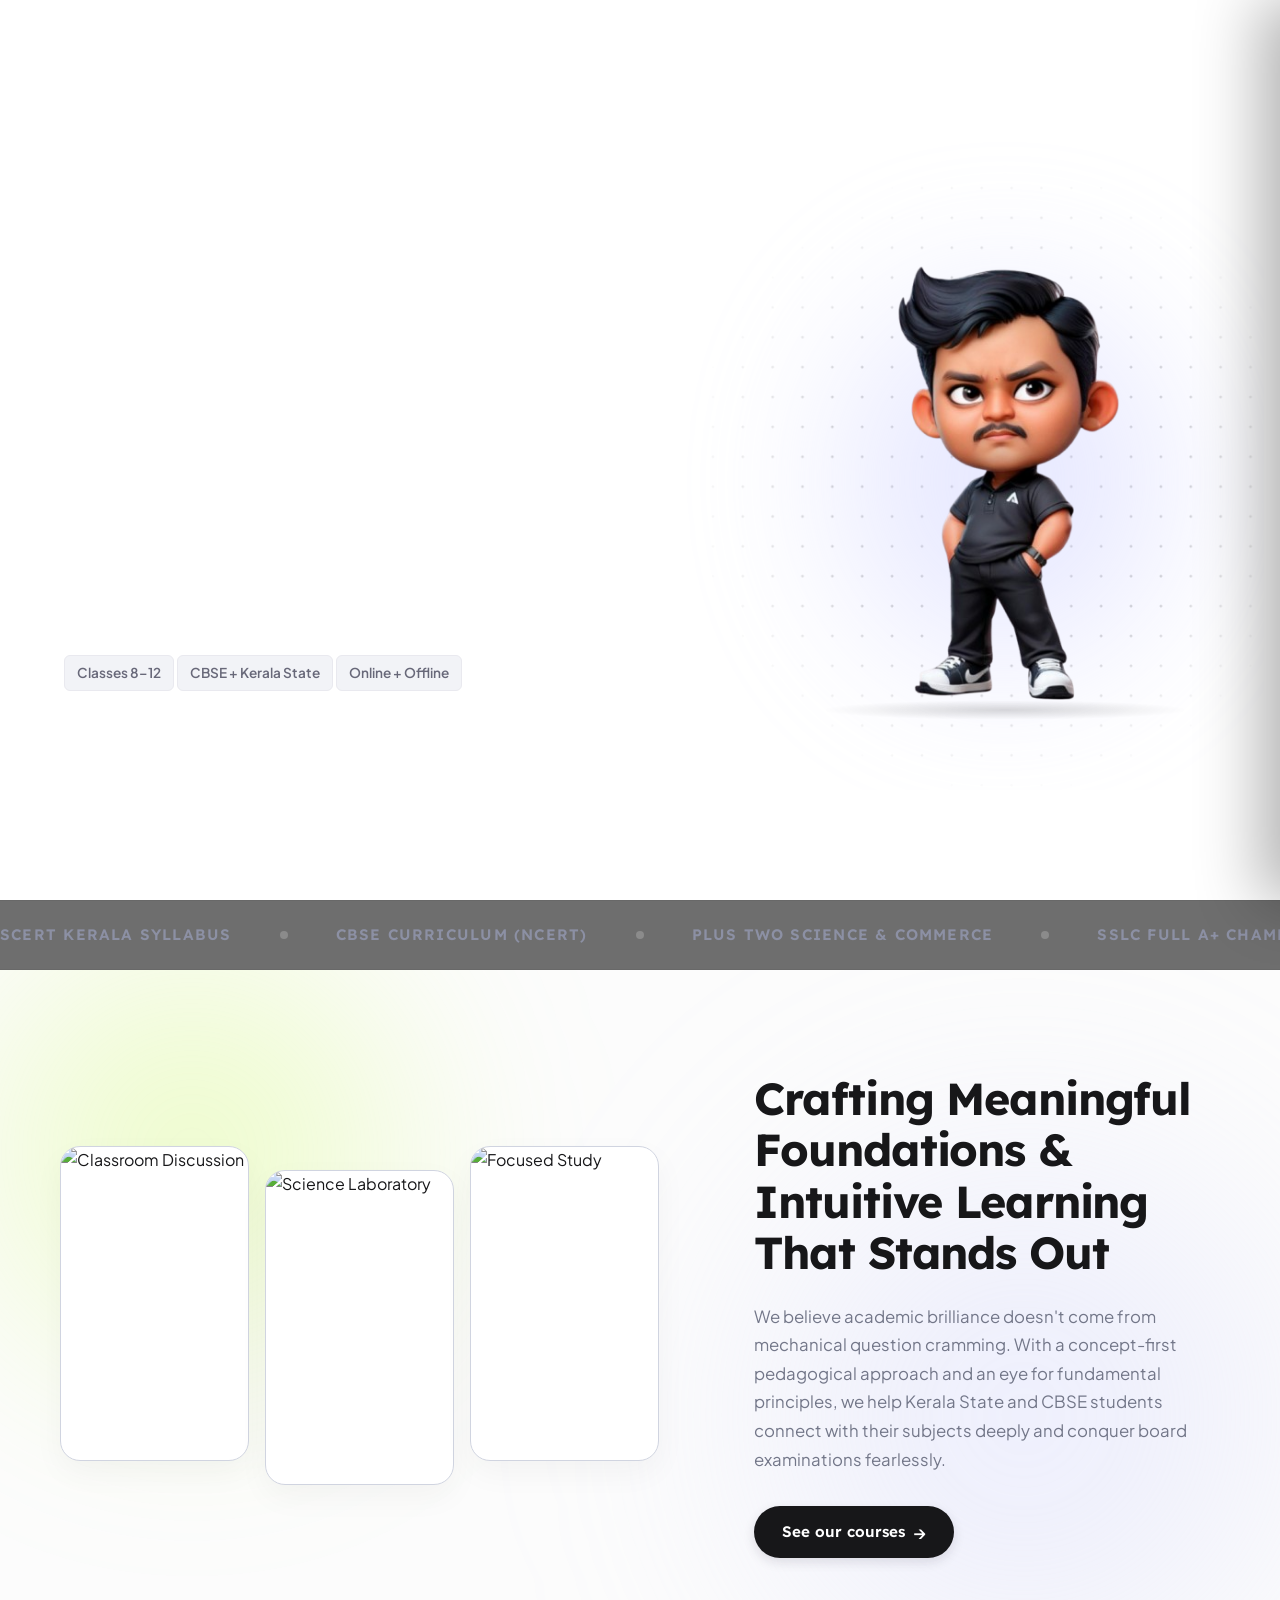
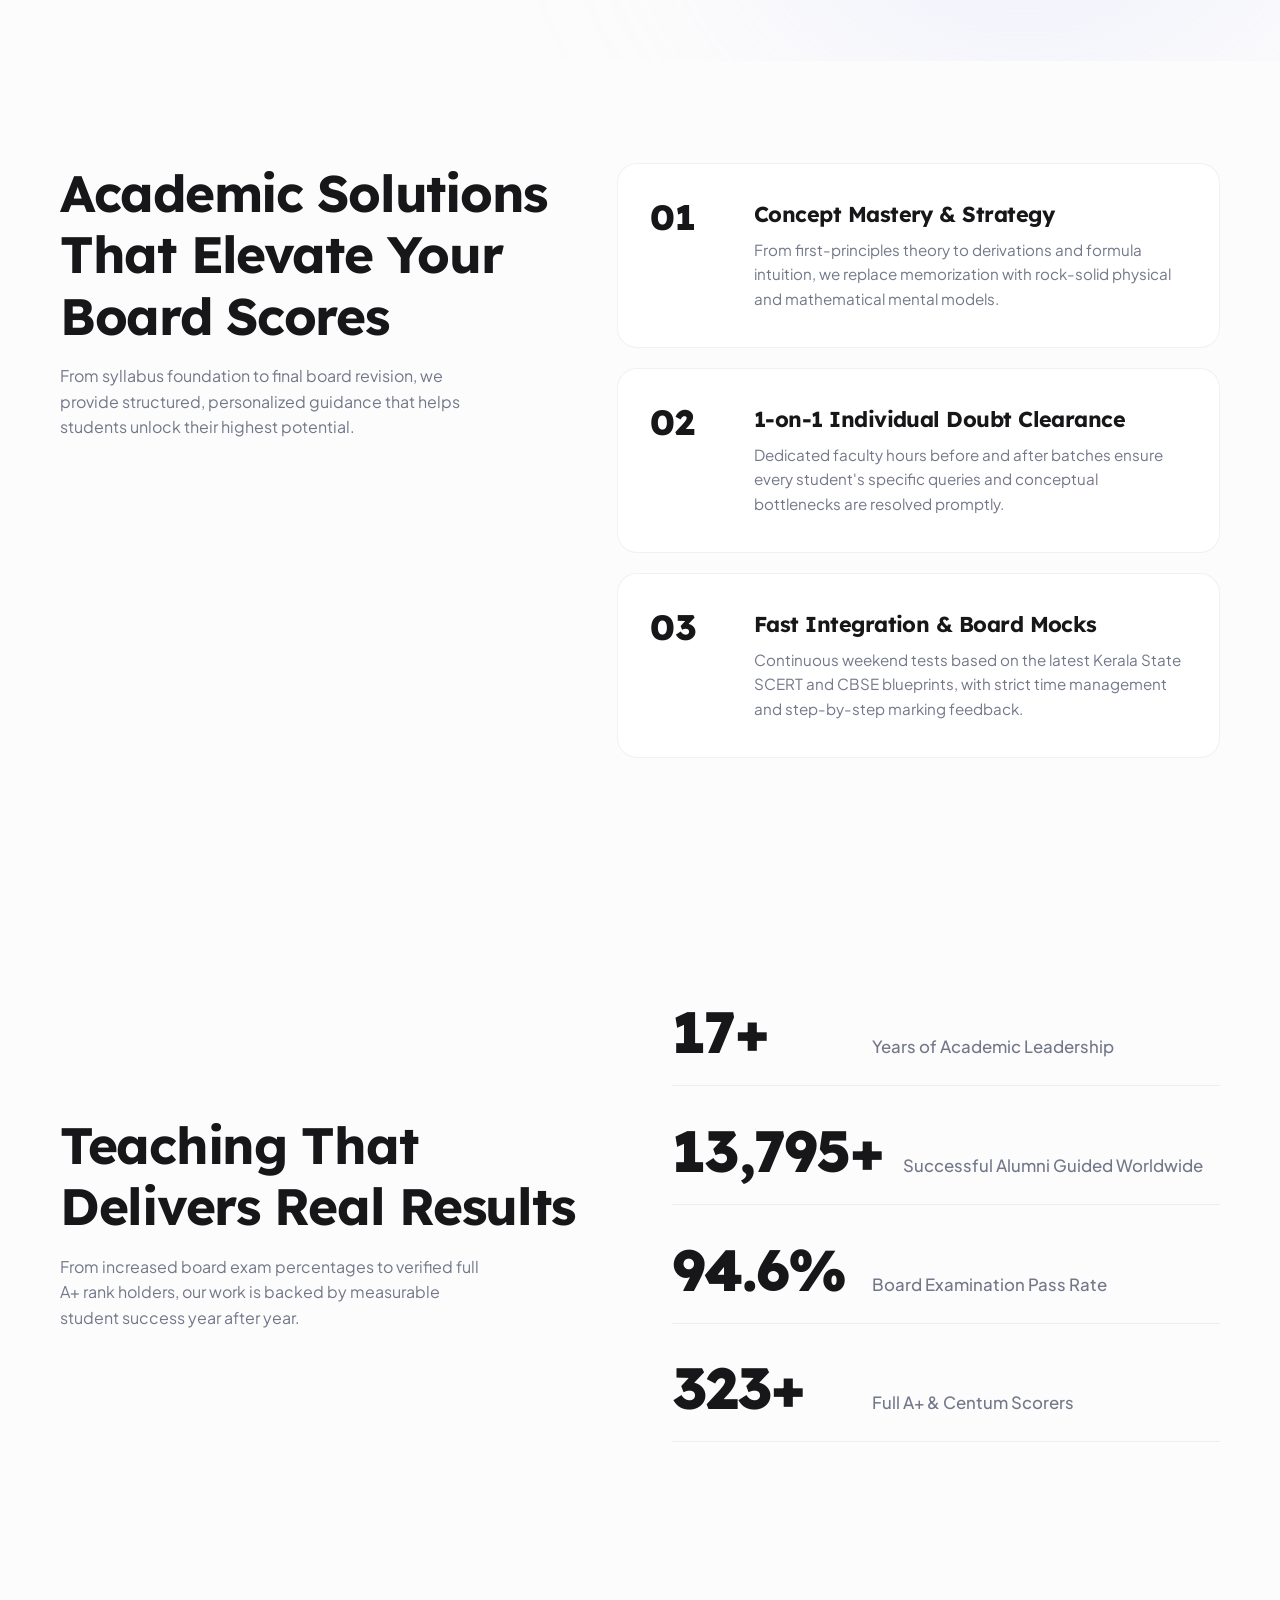
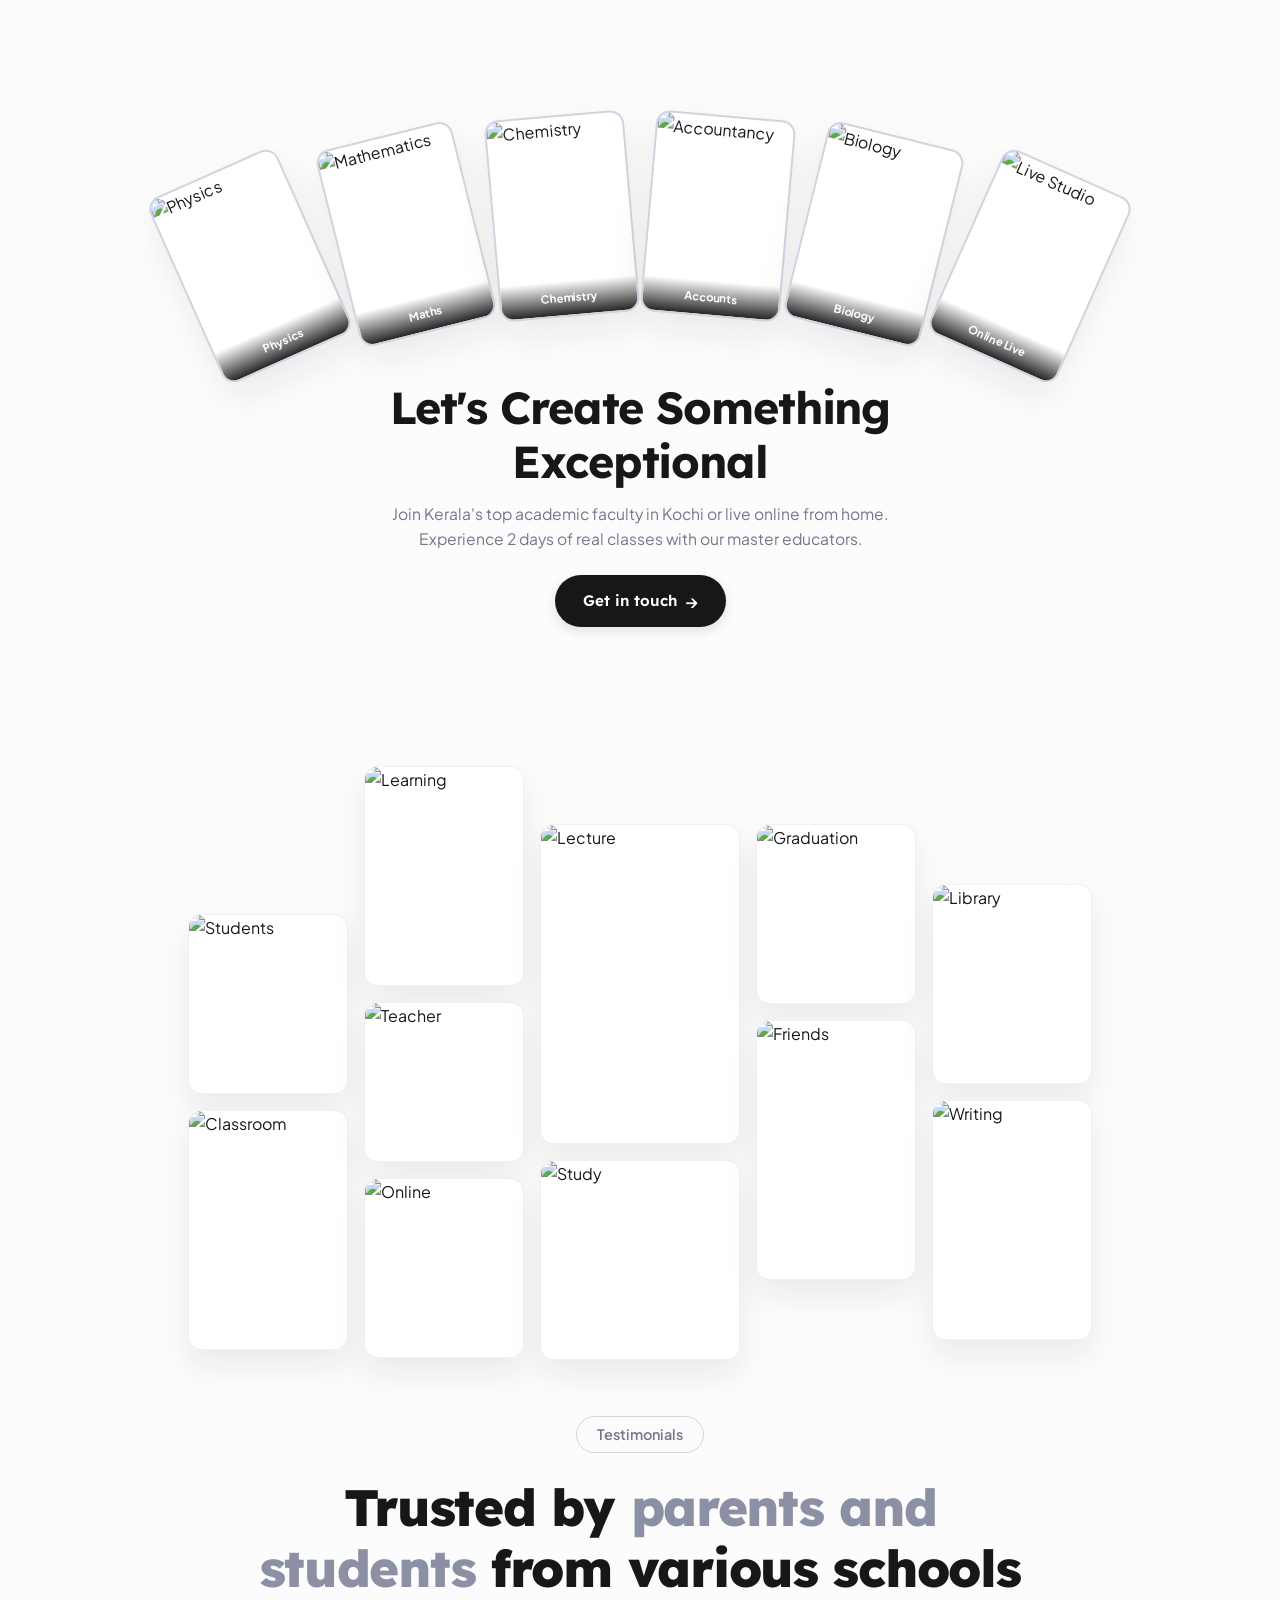
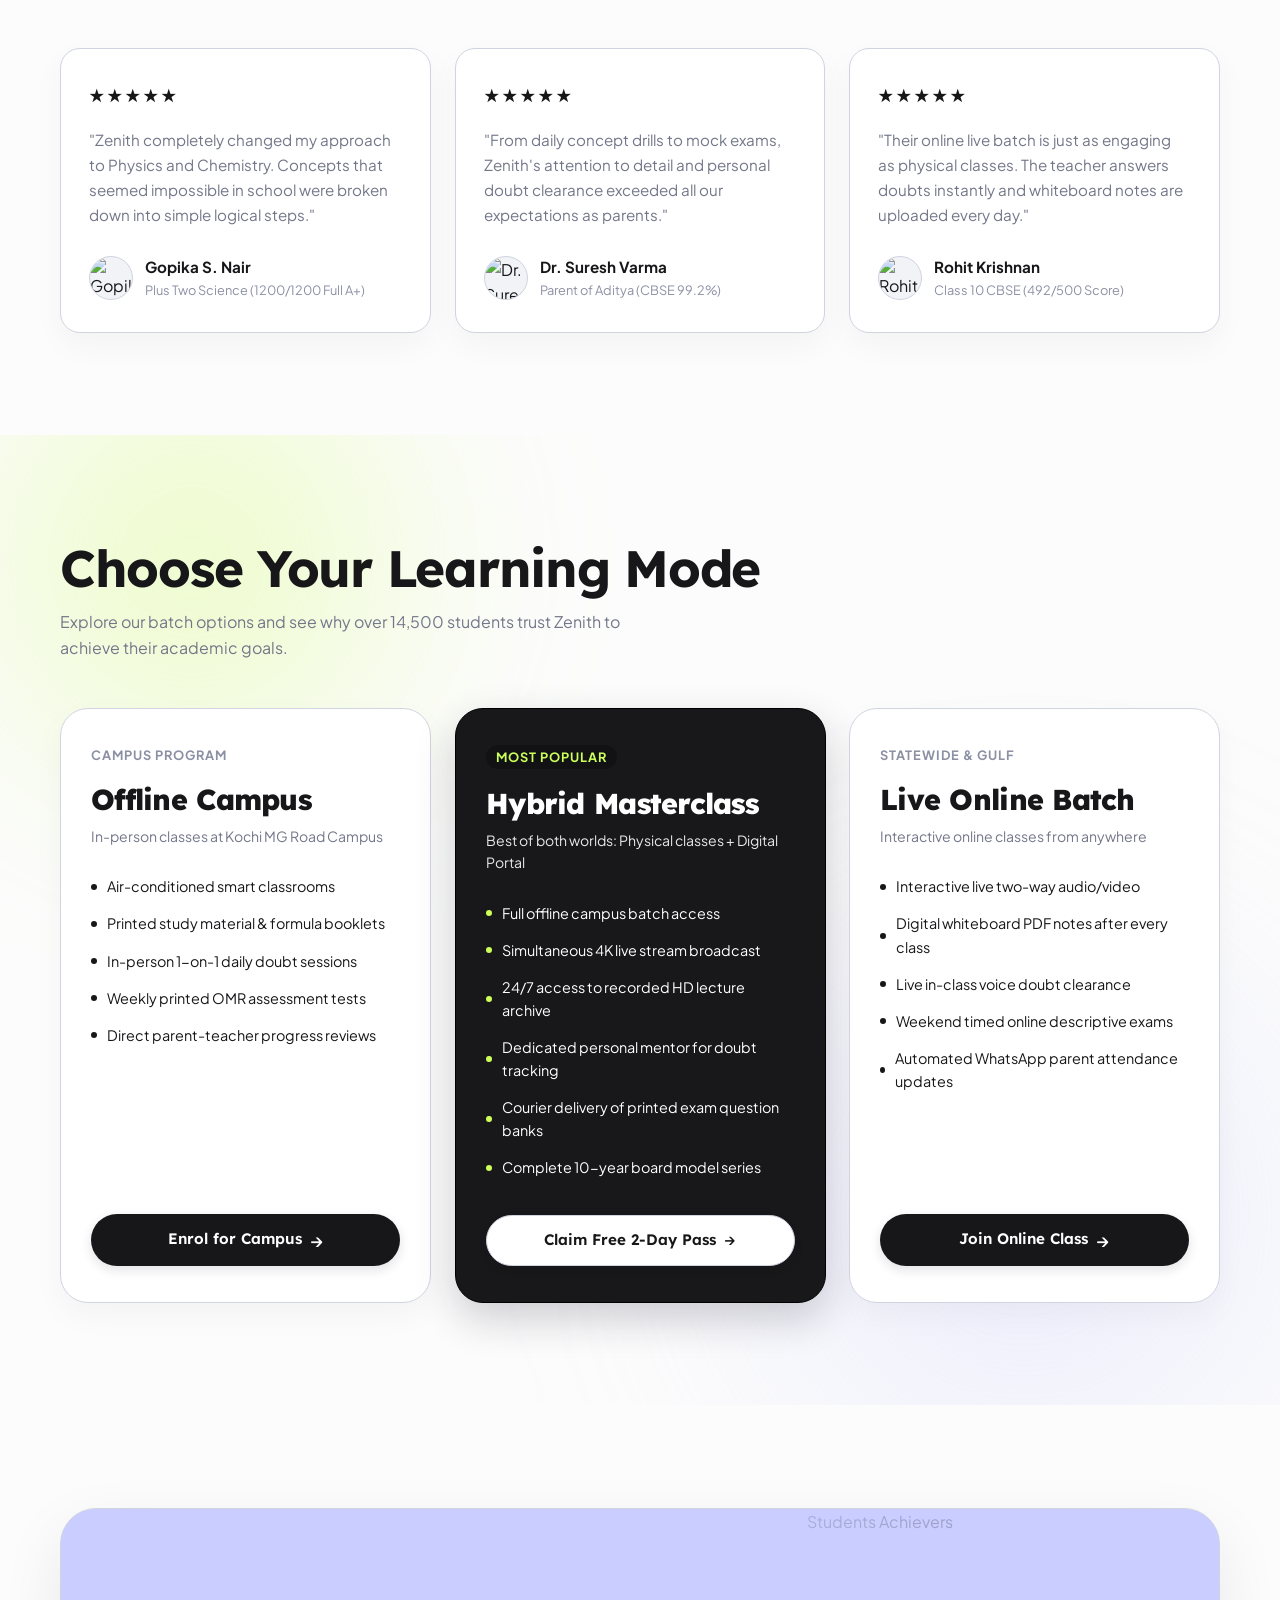
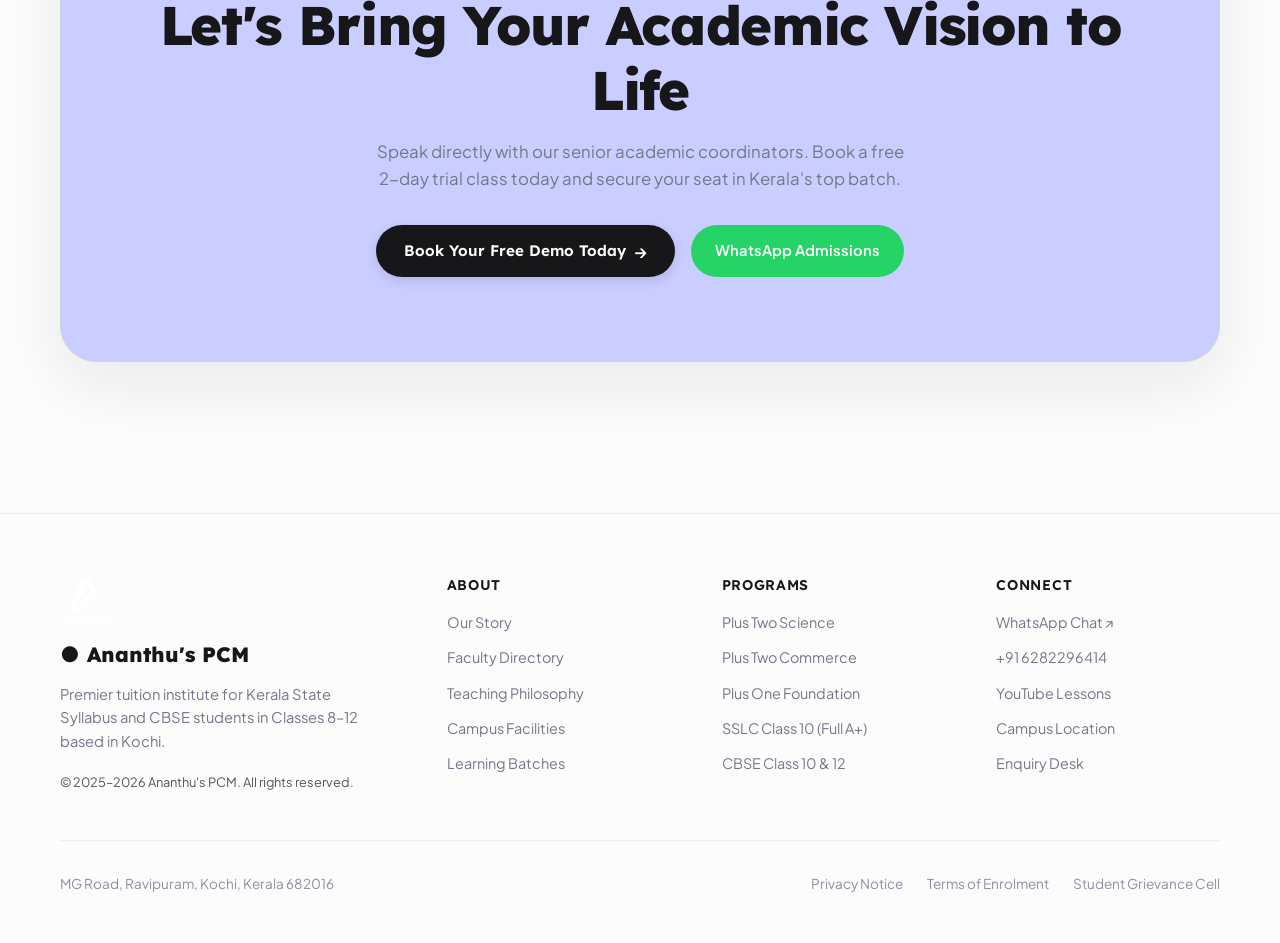
==== commit ce8ccd00: "feat: add SVG favicon across all HTML pages" ====
--- a/index.html
+++ b/index.html
@@ -11,6 +11,7 @@
     content="Kerala State Tuition, CBSE Tuition Kochi, Plus Two Science, Plus One Commerce, SSLC Tuition, Online Tuition Kerala" />
 
   <!-- CSS Stylesheets -->
+  <link rel="icon" href="logo.svg" type="image/svg+xml" />
   <link rel="stylesheet" href="css/styles.css" />
   <link rel="stylesheet" href="css/components.css" />
   <link rel="stylesheet" href="css/responsive.css" />
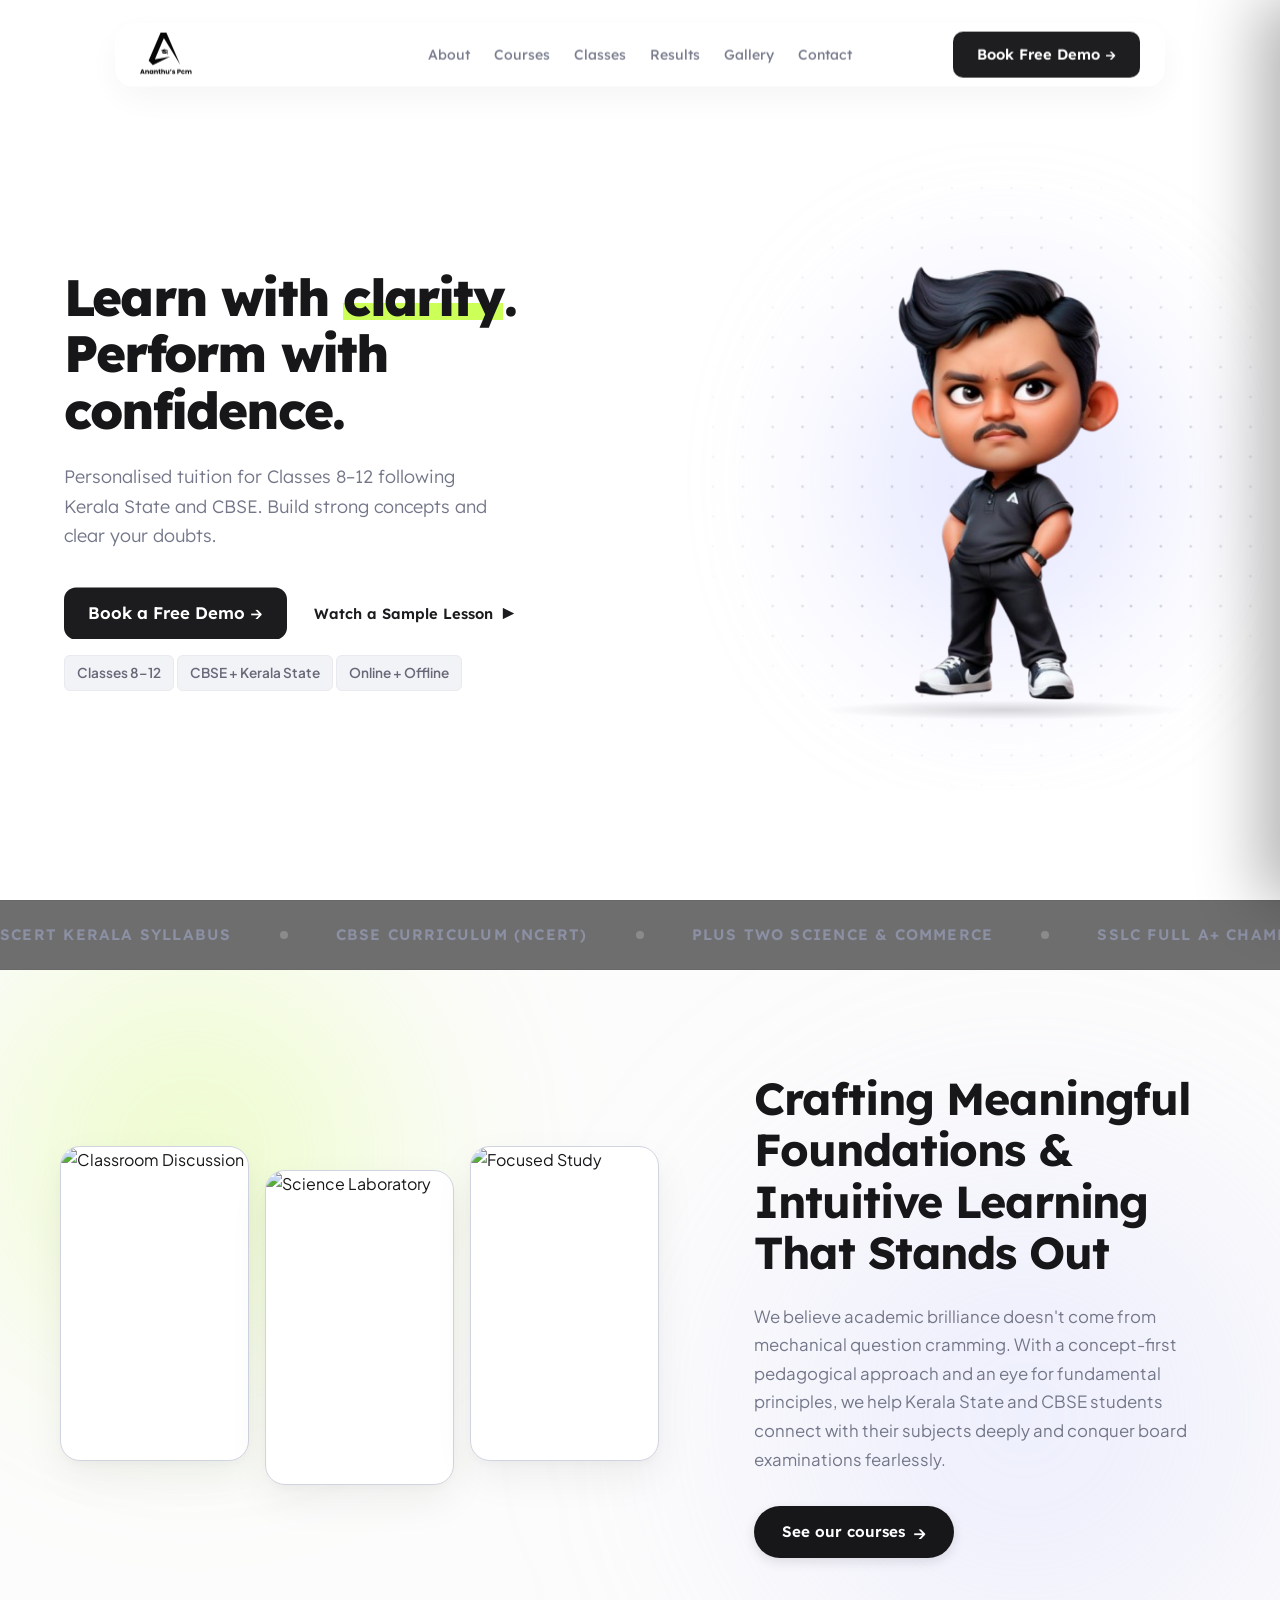
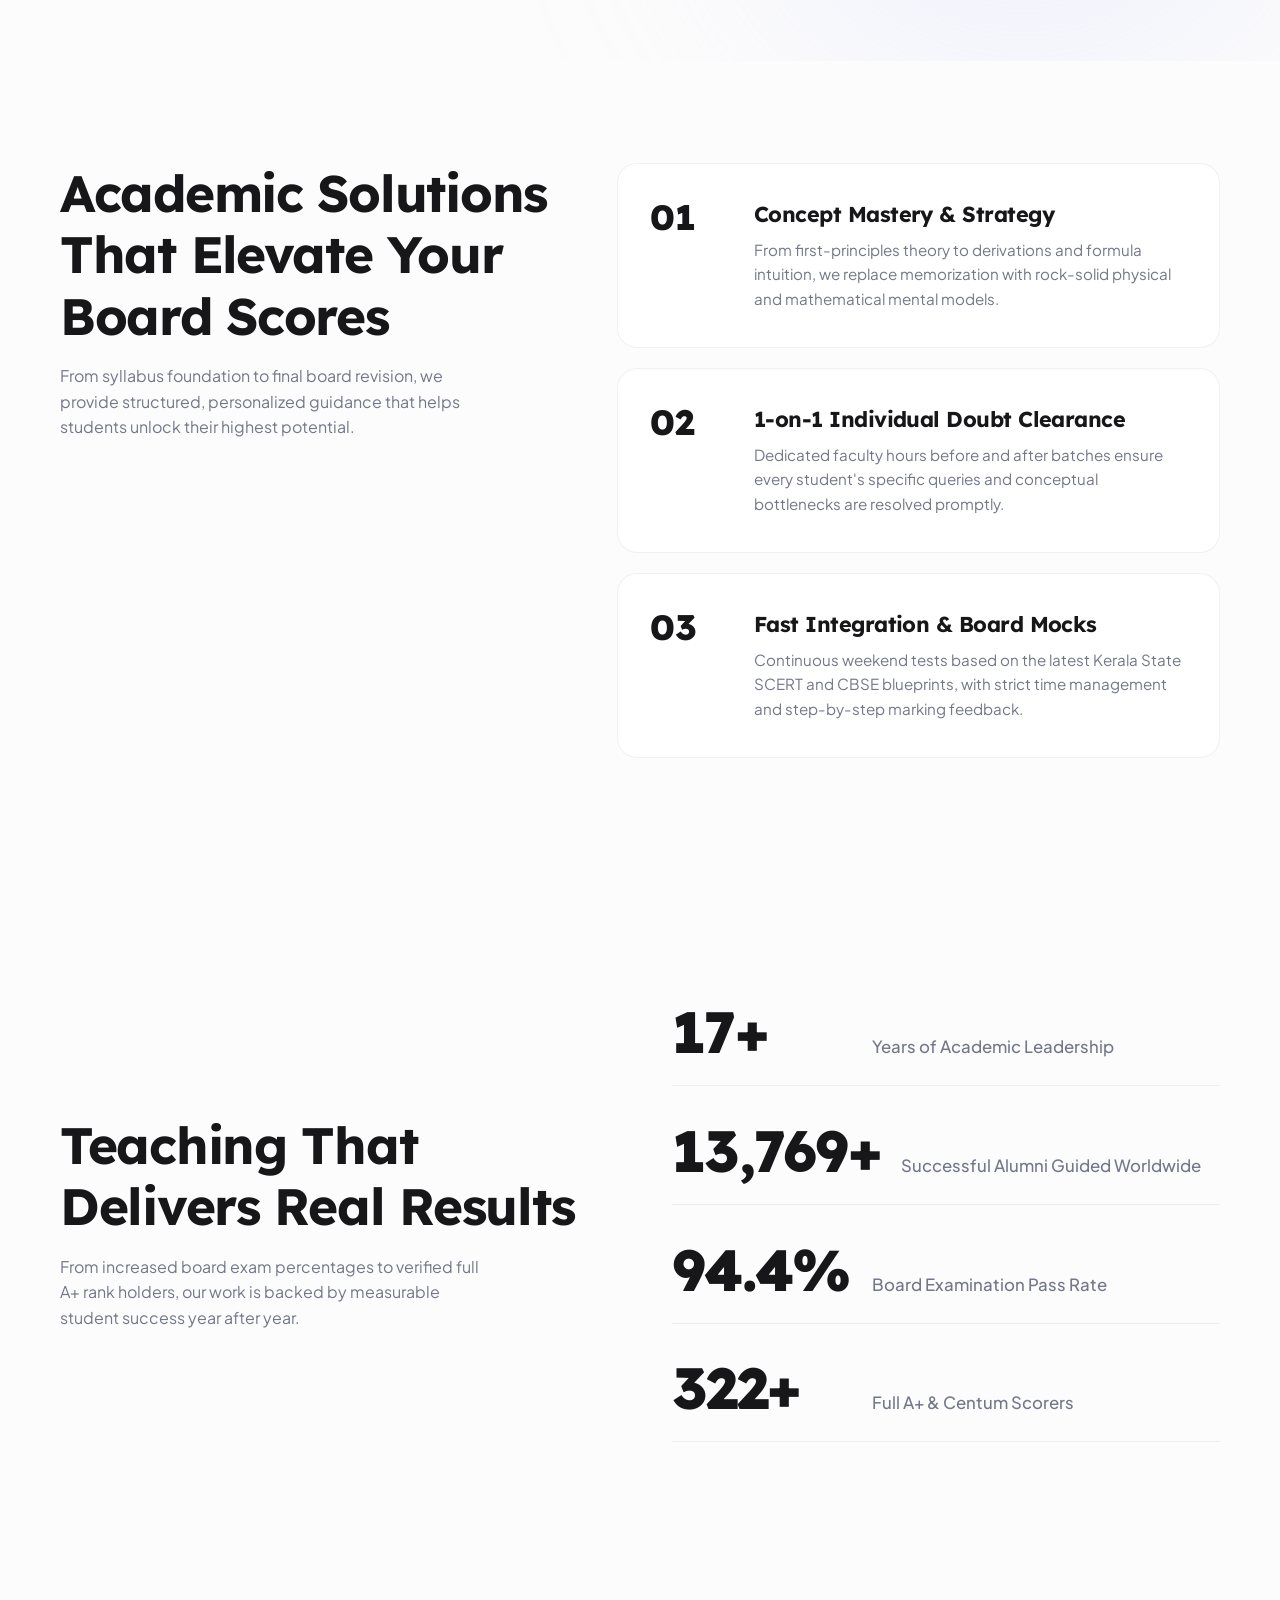
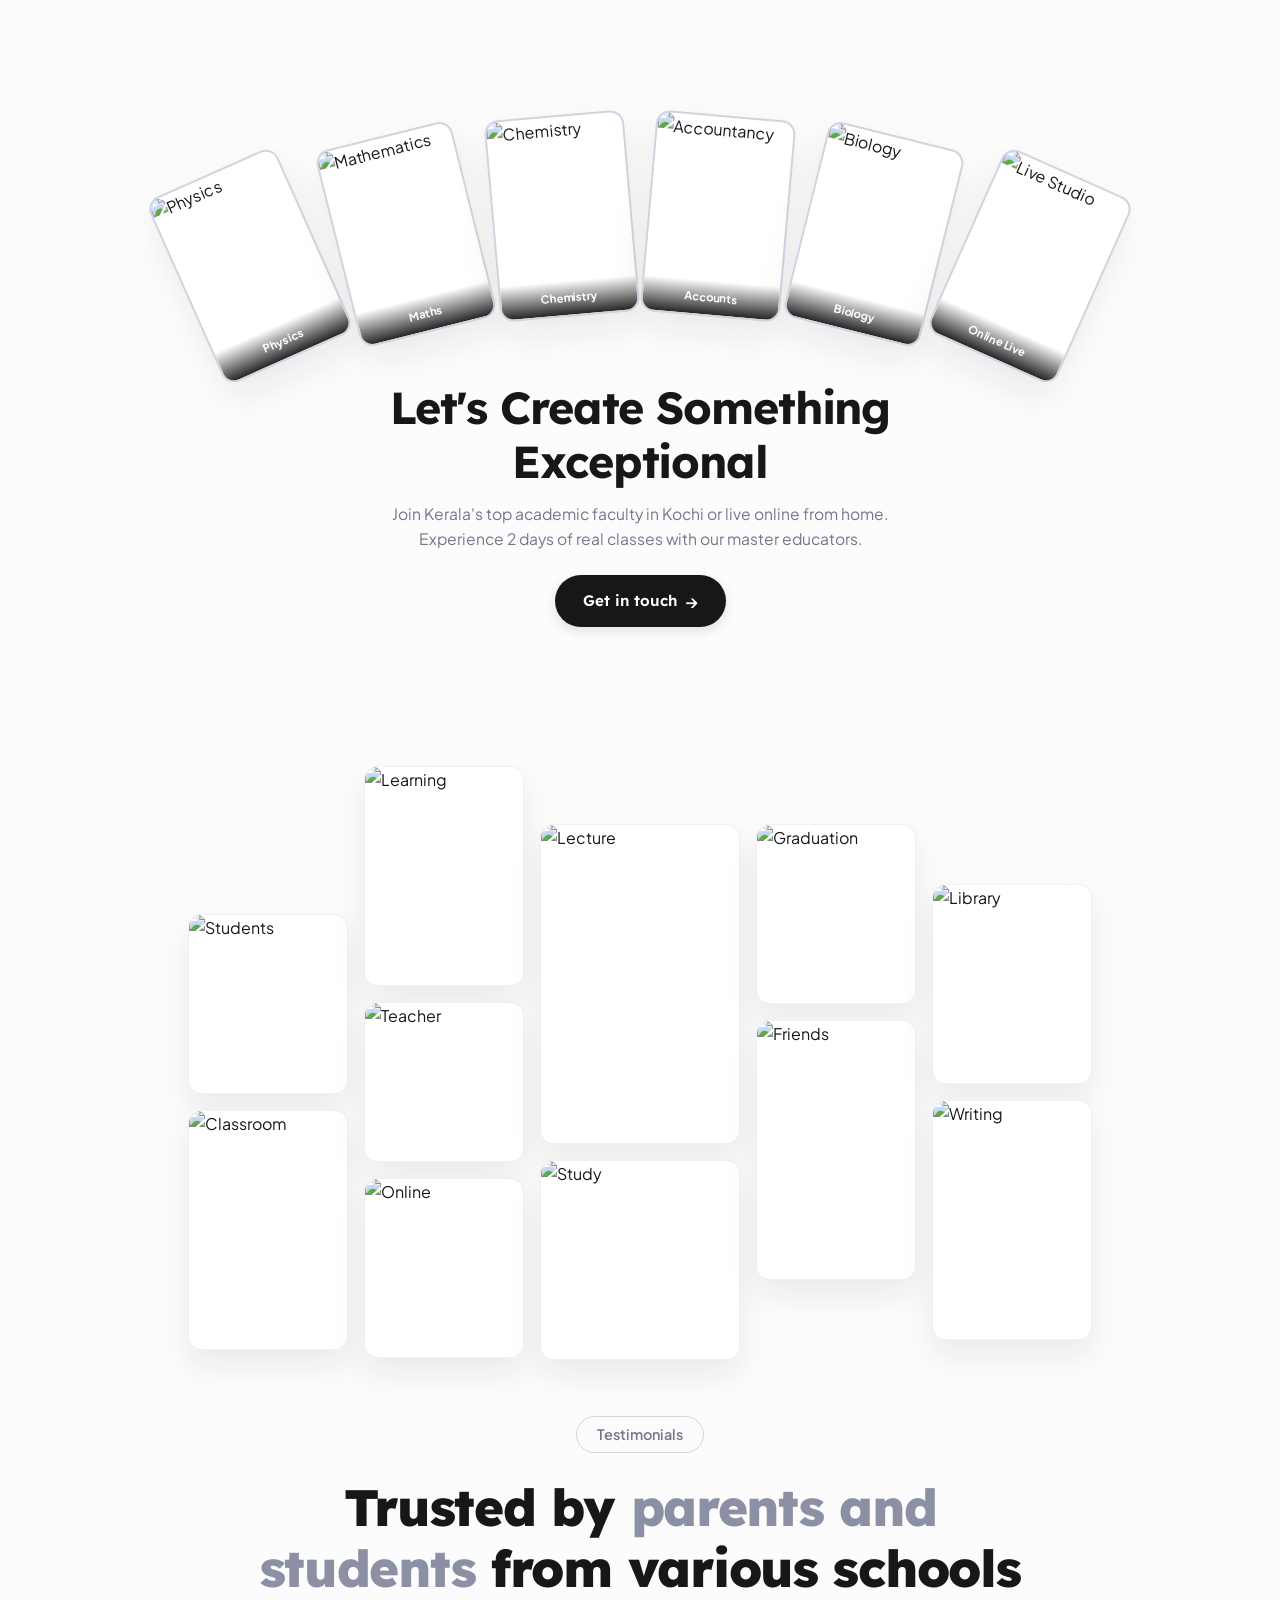
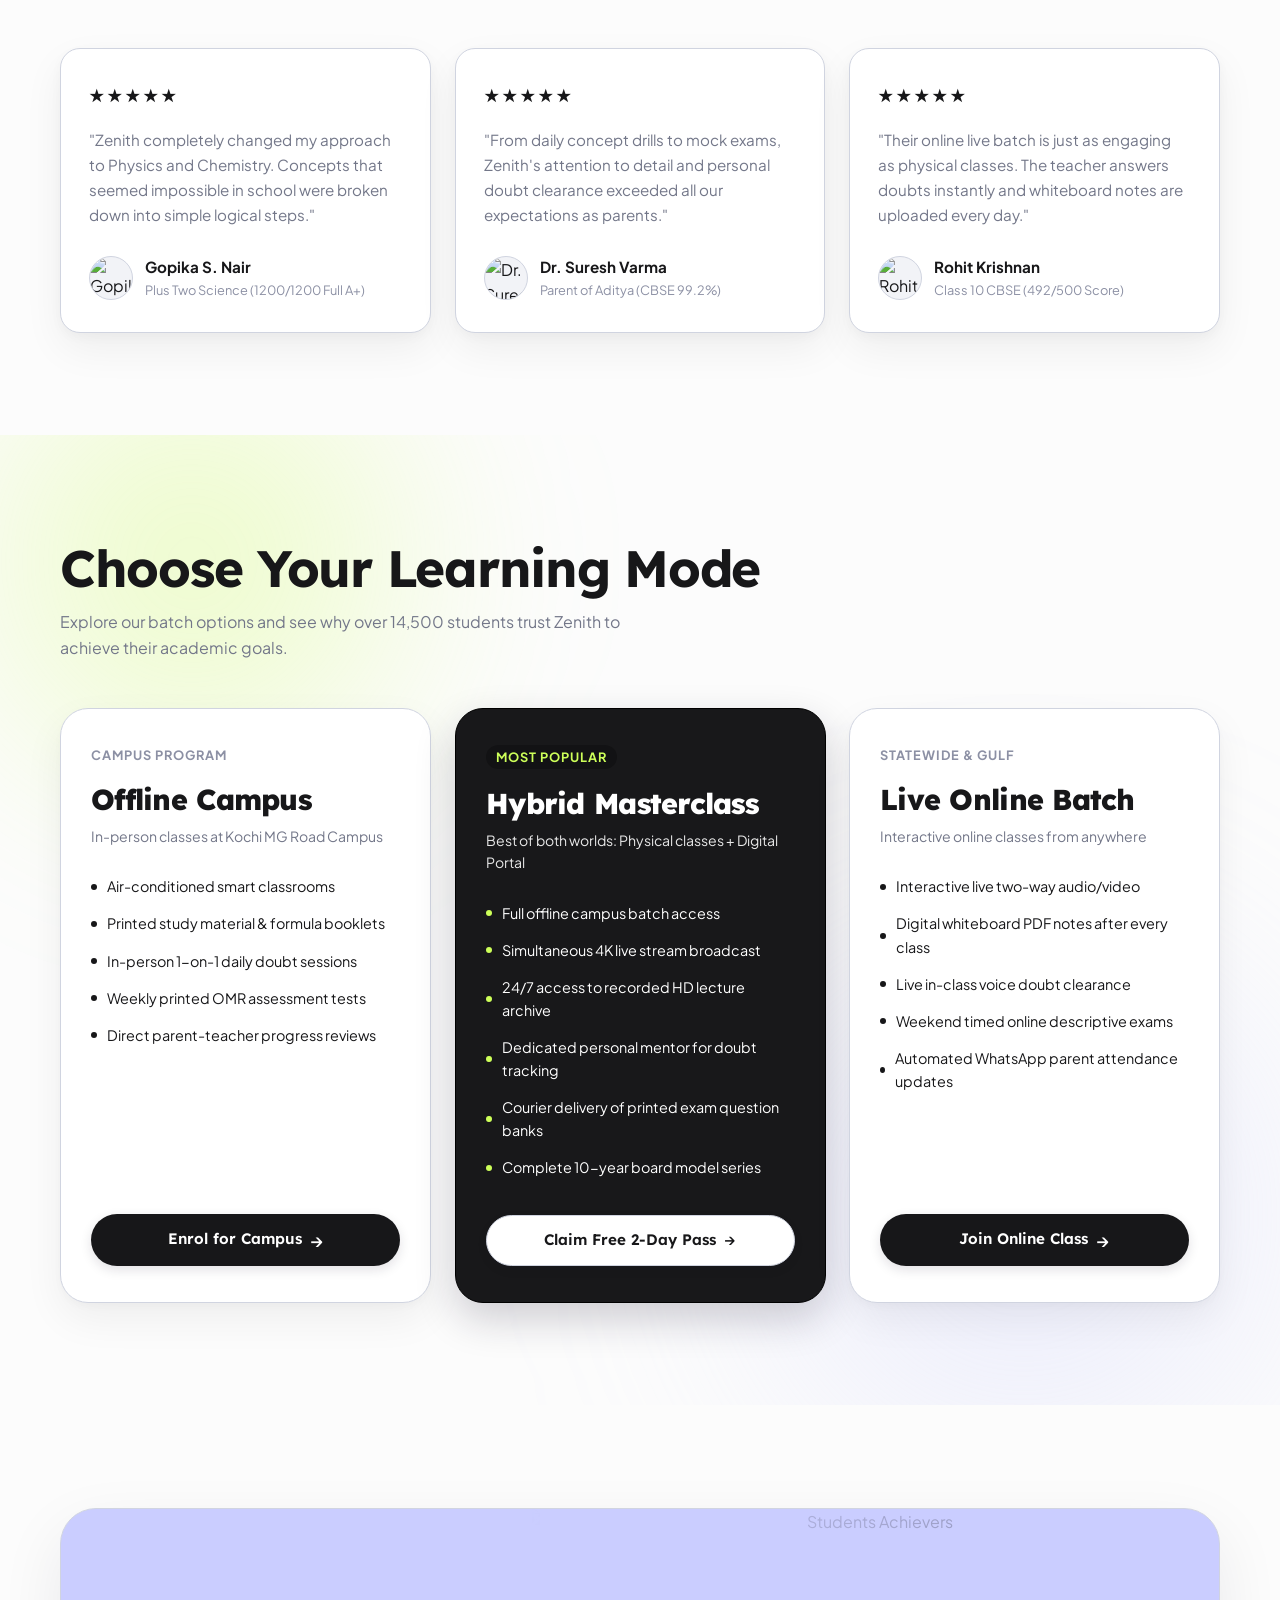
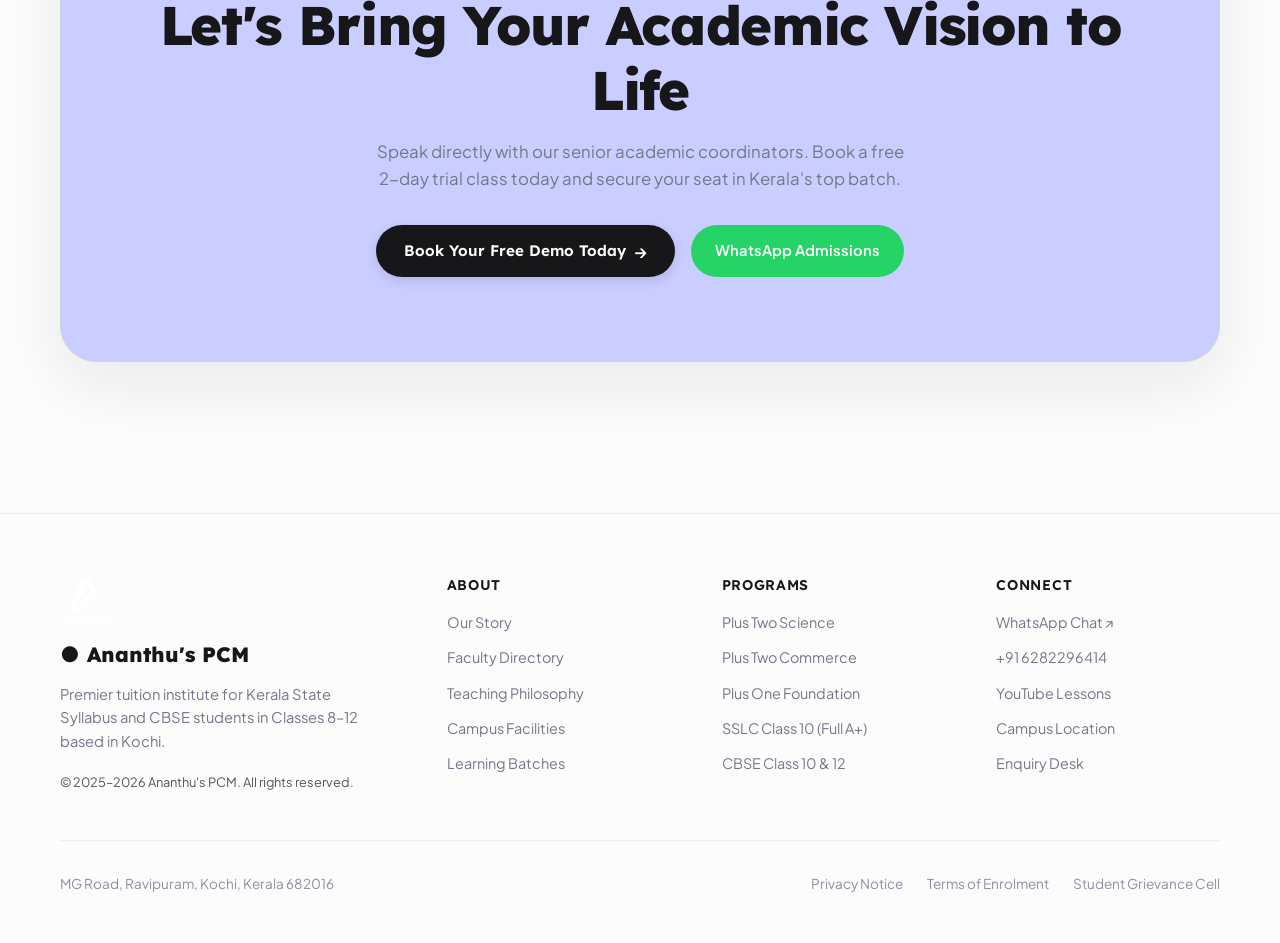
==== commit db89a240: "refactor: rebrand academy to Ananthu's PCM, update contact details, and add modular assets and legal" ====
--- a/index.html
+++ b/index.html
@@ -21,115 +21,41 @@
 
   <!-- Premium Preloader -->
   <style>
-    @keyframes loader-pulse {
-      0%, 100% { opacity: 1; transform: scale(1); }
-      50% { opacity: 0.5; transform: scale(0.95); }
+    .premium-loader-wrapper {
+      position: fixed; inset: 0; background: var(--color-canvas); z-index: 99999; display: flex; flex-direction: column; align-items: center; justify-content: center; transition: opacity 0.8s cubic-bezier(0.16, 1, 0.3, 1), visibility 0.8s;
     }
-    @keyframes loader-slide {
-      0% { transform: translateX(-100%); }
-      100% { transform: translateX(100%); }
+    .loader {
+      width: 65px;
+      aspect-ratio: 1;
+      position: relative;
     }
-    .premium-loader-wrapper {
-      position: fixed; inset: 0; background: var(--color-canvas); z-index: 99999; display: flex; align-items: center; justify-content: center; transition: opacity 0.8s cubic-bezier(0.16, 1, 0.3, 1), visibility 0.8s;
+    .loader:before,
+    .loader:after {
+      content: "";
+      position: absolute;
+      border-radius: 50px;
+      box-shadow: 0 0 0 3px inset #000;
+      animation: l4 2.5s infinite;
     }
-    .premium-loader-content {
-      display: flex; flex-direction: column; align-items: center; gap: 32px; width: 240px;
+    .loader:after {
+      animation-delay: -1.25s;
     }
-    .premium-loader-logo {
-      height: 64px; animation: loader-pulse 2s cubic-bezier(0.4, 0, 0.6, 1) infinite;
-    }
-    .premium-loader-bar-bg {
-      width: 100%; height: 3px; background: rgba(0,0,0,0.05); border-radius: 4px; overflow: hidden; position: relative;
-    }
-    .premium-loader-bar-fill {
-      position: absolute; top: 0; left: 0; height: 100%; background: linear-gradient(90deg, var(--color-brand-primary), #A67CFF, var(--color-brand-primary)); background-size: 200% 100%; width: 0%; transition: width 0.3s ease-out; border-radius: 4px;
-    }
-    .premium-loader-bar-glow {
-      position: absolute; top: 0; left: 0; right: 0; bottom: 0; background: linear-gradient(90deg, transparent, rgba(255,255,255,0.8), transparent); animation: loader-slide 1.5s infinite;
-    }
-    .premium-loader-text {
-      font-family: var(--font-display); font-size: 0.85rem; font-weight: 600; color: var(--color-text-secondary); letter-spacing: 2px; text-transform: uppercase;
+    @keyframes l4 {
+      0% { inset: 0 35px 35px 0; }
+      12.5% { inset: 0 35px 0 0; }
+      25% { inset: 35px 35px 0 0; }
+      37.5% { inset: 35px 0 0 0; }
+      50% { inset: 35px 0 0 35px; }
+      62.5% { inset: 0 0 0 35px; }
+      75% { inset: 0 0 35px 35px; }
+      87.5% { inset: 0 0 35px 0; }
+      100% { inset: 0 35px 35px 0; }
     }
   </style>
   <div id="preloader" class="premium-loader-wrapper">
-    <canvas id="loader-particles" style="position: absolute; inset: 0; z-index: -1; width: 100%; height: 100%; pointer-events: none;"></canvas>
-    <div class="premium-loader-content">
-      <img src="logo.svg" alt="Ananthu's PCM" class="premium-loader-logo" />
-      <div style="width: 100%;">
-        <div class="premium-loader-bar-bg">
-          <div id="loader-progress-bar" class="premium-loader-bar-fill">
-            <div class="premium-loader-bar-glow"></div>
-          </div>
-        </div>
-        <div style="display: flex; justify-content: space-between; margin-top: 12px;">
-          <div class="premium-loader-text">Loading</div>
-          <div id="loader-progress" class="premium-loader-text" style="color: var(--color-text-primary);">0%</div>
-        </div>
-      </div>
-    </div>
+    <div class="loader"></div>
+    <div id="loader-progress" style="margin-top: 24px; font-family: var(--font-display); font-weight: 600; font-size: 0.9rem; letter-spacing: 2px; color: var(--color-text-primary);">0%</div>
   </div>
-  <script>
-    (function() {
-      const canvas = document.getElementById('loader-particles');
-      const ctx = canvas.getContext('2d');
-      let width, height;
-      const dots = [];
-      
-      function resize() {
-        width = canvas.width = window.innerWidth;
-        height = canvas.height = window.innerHeight;
-      }
-      window.addEventListener('resize', resize);
-      resize();
-
-      for (let i = 0; i < 50; i++) {
-        dots.push({
-          x: Math.random() * width,
-          y: Math.random() * height,
-          vx: (Math.random() - 0.5) * 0.4,
-          vy: (Math.random() - 0.5) * 0.4,
-          radius: Math.random() * 2 + 1,
-          opacity: Math.random() * 0.4 + 0.1
-        });
-      }
-
-      let animationId;
-      function draw() {
-        ctx.clearRect(0, 0, width, height);
-        // Use lavender accent color for the dots
-        ctx.fillStyle = '#A67CFF'; 
-        
-        dots.forEach(dot => {
-          dot.x += dot.vx;
-          dot.y += dot.vy;
-          
-          if (dot.x < 0) dot.x = width;
-          if (dot.x > width) dot.x = 0;
-          if (dot.y < 0) dot.y = height;
-          if (dot.y > height) dot.y = 0;
-
-          ctx.beginPath();
-          ctx.arc(dot.x, dot.y, dot.radius, 0, Math.PI * 2);
-          ctx.globalAlpha = dot.opacity;
-          ctx.fill();
-        });
-        
-        animationId = requestAnimationFrame(draw);
-      }
-      draw();
-
-      const preloader = document.getElementById('preloader');
-      const observer = new MutationObserver((mutations) => {
-        mutations.forEach((mutation) => {
-          if (preloader.style.opacity === '0' || preloader.classList.contains('loaded')) {
-            cancelAnimationFrame(animationId);
-            observer.disconnect();
-          }
-        });
-      });
-      observer.observe(preloader, { attributes: true, attributeFilter: ['style', 'class'] });
-    })();
-  </script>
 
   <!-- Interactive Background Canvas moved to hero-illus -->
 
@@ -187,7 +113,7 @@
       <button class="btn-pill-orange" style="width: 100%; justify-content: center;" data-open-demo-modal>
         Book Free Demo &rarr;
       </button>
-      <a href="https://wa.me/919847012345?text=Hello%20Ananthu's%20PCM,%20I%20am%20enquiring%20about%20admissions."
+      <a href="https://wa.me/916282296414?text=Hello%20Ananthu's%20PCM,%20I%20am%20enquiring%20about%20admissions."
         target="_blank" class="btn-pill-whatsapp" style="justify-content: center;">
         WhatsApp Enquiries
       </a>
@@ -704,7 +630,7 @@
               <span>Book Your Free Demo Today</span>
               <span class="arrow-icon">&rarr;</span>
             </button>
-            <a href="https://wa.me/919847012345?text=Hello%20Zenith%20Academy,%20I%20am%20enquiring%20about%20admissions."
+            <a href="https://wa.me/916282296414?text=Hello%20Zenith%20Academy,%20I%20am%20enquiring%20about%20admissions."
               target="_blank" class="btn-pill-whatsapp">
               WhatsApp Admissions
             </a>
@@ -760,8 +686,8 @@
         <div>
           <h4 class="footer-column-heading">Connect</h4>
           <div class="footer-nav-links">
-            <a href="https://wa.me/919847012345" target="_blank">WhatsApp Chat ↗</a>
-            <a href="tel:+919847012345">+91 6282296414</a>
+            <a href="https://wa.me/916282296414" target="_blank">WhatsApp Chat ↗</a>
+            <a href="tel:+916282296414">+91 6282296414</a>
             <a href="videos.html">YouTube Lessons</a>
             <a href="contact.html">Campus Location</a>
             <a href="contact.html">Enquiry Desk</a>
@@ -772,8 +698,8 @@
       <div class="footer-legal-bar">
         <div>MG Road, Ravipuram, Kochi, Kerala 682016</div>
         <div style="display: flex; gap: 24px;">
-          <a href="#">Privacy Notice</a>
-          <a href="#">Terms of Enrolment</a>
+          <a href="privacy.html">Privacy Notice</a>
+          <a href="terms.html">Terms of Enrolment</a>
           <a href="contact.html">Student Grievance Cell</a>
         </div>
       </div>
@@ -806,7 +732,7 @@
 
         <div class="form-group">
           <label class="form-label">WhatsApp / Phone Number *</label>
-          <input type="tel" name="phoneNumber" class="form-control" placeholder="9847012345" required />
+          <input type="tel" name="phoneNumber" class="form-control" placeholder="6282296414" required />
         </div>
 
         <div style="display: grid; grid-template-columns: 1fr 1fr; gap: 16px;">
@@ -872,4 +798,4 @@
   </script>
 </body>
 
-</html>+</html>
--- a/css/styles.css
+++ b/css/styles.css
@@ -48,11 +48,18 @@
   --radius-xxl: 36px;
   --radius-pill: 999px;
   
-  /* Shadows & Glows */
-  --shadow-card: 0 12px 32px rgba(20, 20, 25, 0.04);
-  --shadow-card-hover: 0 20px 48px rgba(20, 20, 25, 0.08);
-  --shadow-orange-glow: 0 8px 24px rgba(0, 0, 0, 0.05);
-  --shadow-orange-intense: 0 16px 40px rgba(0, 0, 0, 0.08);
+  /* Premium Depth Shadows & Glows */
+  --shadow-sm: 0 4px 12px rgba(20, 20, 25, 0.05);
+  --shadow-md: 0 12px 32px rgba(20, 20, 25, 0.08);
+  --shadow-card: 0 16px 40px rgba(20, 20, 25, 0.06), 0 4px 12px rgba(20, 20, 25, 0.03);
+  --shadow-card-hover: 0 24px 64px rgba(20, 20, 25, 0.12), 0 8px 24px rgba(20, 20, 25, 0.06);
+  --shadow-orange-glow: 0 8px 24px rgba(255, 94, 0, 0.15);
+  --shadow-orange-intense: 0 16px 40px rgba(255, 94, 0, 0.25);
+  
+  /* Premium Glassmorphism */
+  --glass-bg: rgba(255, 255, 255, 0.65);
+  --glass-border: rgba(255, 255, 255, 0.4);
+  --glass-blur: blur(24px);
   
   /* Clean Hero Theme Tokens */
   --color-clean-backdrop: #8C90A4;
@@ -783,3 +790,60 @@
   will-change: transform;
 }
 
+/* ==========================================================================
+   Creative Contact Page Additions
+   ========================================================================== */
+.contact-hero-bg {
+  position: absolute;
+  top: 0; left: 0; right: 0; bottom: 0;
+  overflow: hidden;
+  z-index: 0;
+  pointer-events: none;
+  background: var(--color-canvas-subtle);
+}
+.contact-blob {
+  position: absolute;
+  border-radius: 50%;
+  filter: blur(90px);
+  opacity: 0.8;
+  animation: blob-float 15s infinite alternate ease-in-out;
+}
+.contact-blob.blob-1 {
+  width: 500px; height: 500px;
+  background: var(--color-lime);
+  top: -10%; left: -10%;
+  animation-delay: 0s;
+}
+.contact-blob.blob-2 {
+  width: 600px; height: 600px;
+  background: var(--color-lavender);
+  bottom: -20%; right: -10%;
+  animation-delay: -5s;
+}
+.contact-blob.blob-3 {
+  width: 450px; height: 450px;
+  background: #FFD6E8; /* Soft pink accent */
+  top: 40%; left: 30%;
+  animation-delay: -2s;
+  animation-duration: 20s;
+}
+@keyframes blob-float {
+  0% { transform: translate(0, 0) scale(1); }
+  50% { transform: translate(100px, 50px) scale(1.1); }
+  100% { transform: translate(-50px, 100px) scale(0.9); }
+}
+.glass-panel {
+  background: rgba(255, 255, 255, 0.7);
+  backdrop-filter: blur(30px);
+  -webkit-backdrop-filter: blur(30px);
+  border: 1px solid rgba(255, 255, 255, 0.8);
+  border-radius: var(--radius-xl);
+  box-shadow: 0 20px 40px rgba(0, 0, 0, 0.04), 0 1px 3px rgba(0,0,0,0.02);
+  transition: transform 0.3s cubic-bezier(0.16, 1, 0.3, 1), box-shadow 0.3s cubic-bezier(0.16, 1, 0.3, 1);
+  position: relative;
+  z-index: 2;
+}
+.glass-panel:hover {
+  transform: translateY(-8px);
+  box-shadow: 0 30px 60px rgba(0, 0, 0, 0.08), 0 4px 12px rgba(0,0,0,0.03);
+}
--- a/css/components.css
+++ b/css/components.css
@@ -455,10 +455,10 @@
 }
 
 .hero-float-badge:hover {
-  transform: translateY(-4px);
+  transform: translateY(-6px);
   border-color: var(--color-brand-primary);
   background: rgba(26, 26, 26, 0.95);
-  box-shadow: var(--shadow-orange-glow);
+  box-shadow: var(--shadow-card-hover);
 }
 
 .hero-float-badge.float-left {
@@ -831,8 +831,9 @@
 }
 
 .ref-testimonial-card:hover {
-  transform: translateY(-4px);
+  transform: translateY(-6px);
   border-color: var(--color-border-orange);
+  box-shadow: var(--shadow-card-hover);
 }
 
 .stars-rating {
@@ -1842,8 +1843,29 @@
 
 .btn-clean-dark:hover {
   background-color: #2D2D32;
-  transform: translateY(-2px);
-  box-shadow: 0 6px 16px rgba(0,0,0,0.18);
+  transform: translateY(-3px) scale(1.02);
+  box-shadow: var(--shadow-md);
+}
+
+.btn-clean-outline {
+  border: 1px solid var(--color-border-strong);
+  color: var(--color-clean-text-dark);
+  font-family: var(--font-display);
+  font-weight: 600;
+  font-size: 0.92rem;
+  padding: 11px 24px;
+  border-radius: 10px;
+  background: transparent;
+  cursor: pointer;
+  transition: all 0.25s cubic-bezier(0.2, 0.8, 0.2, 1);
+  white-space: nowrap;
+}
+
+.btn-clean-outline:hover {
+  border-color: var(--color-text-primary);
+  background-color: var(--color-canvas-subtle);
+  transform: translateY(-3px) scale(1.02);
+  box-shadow: var(--shadow-sm);
 }
 
 .btn-clean-dark.btn-lg {
